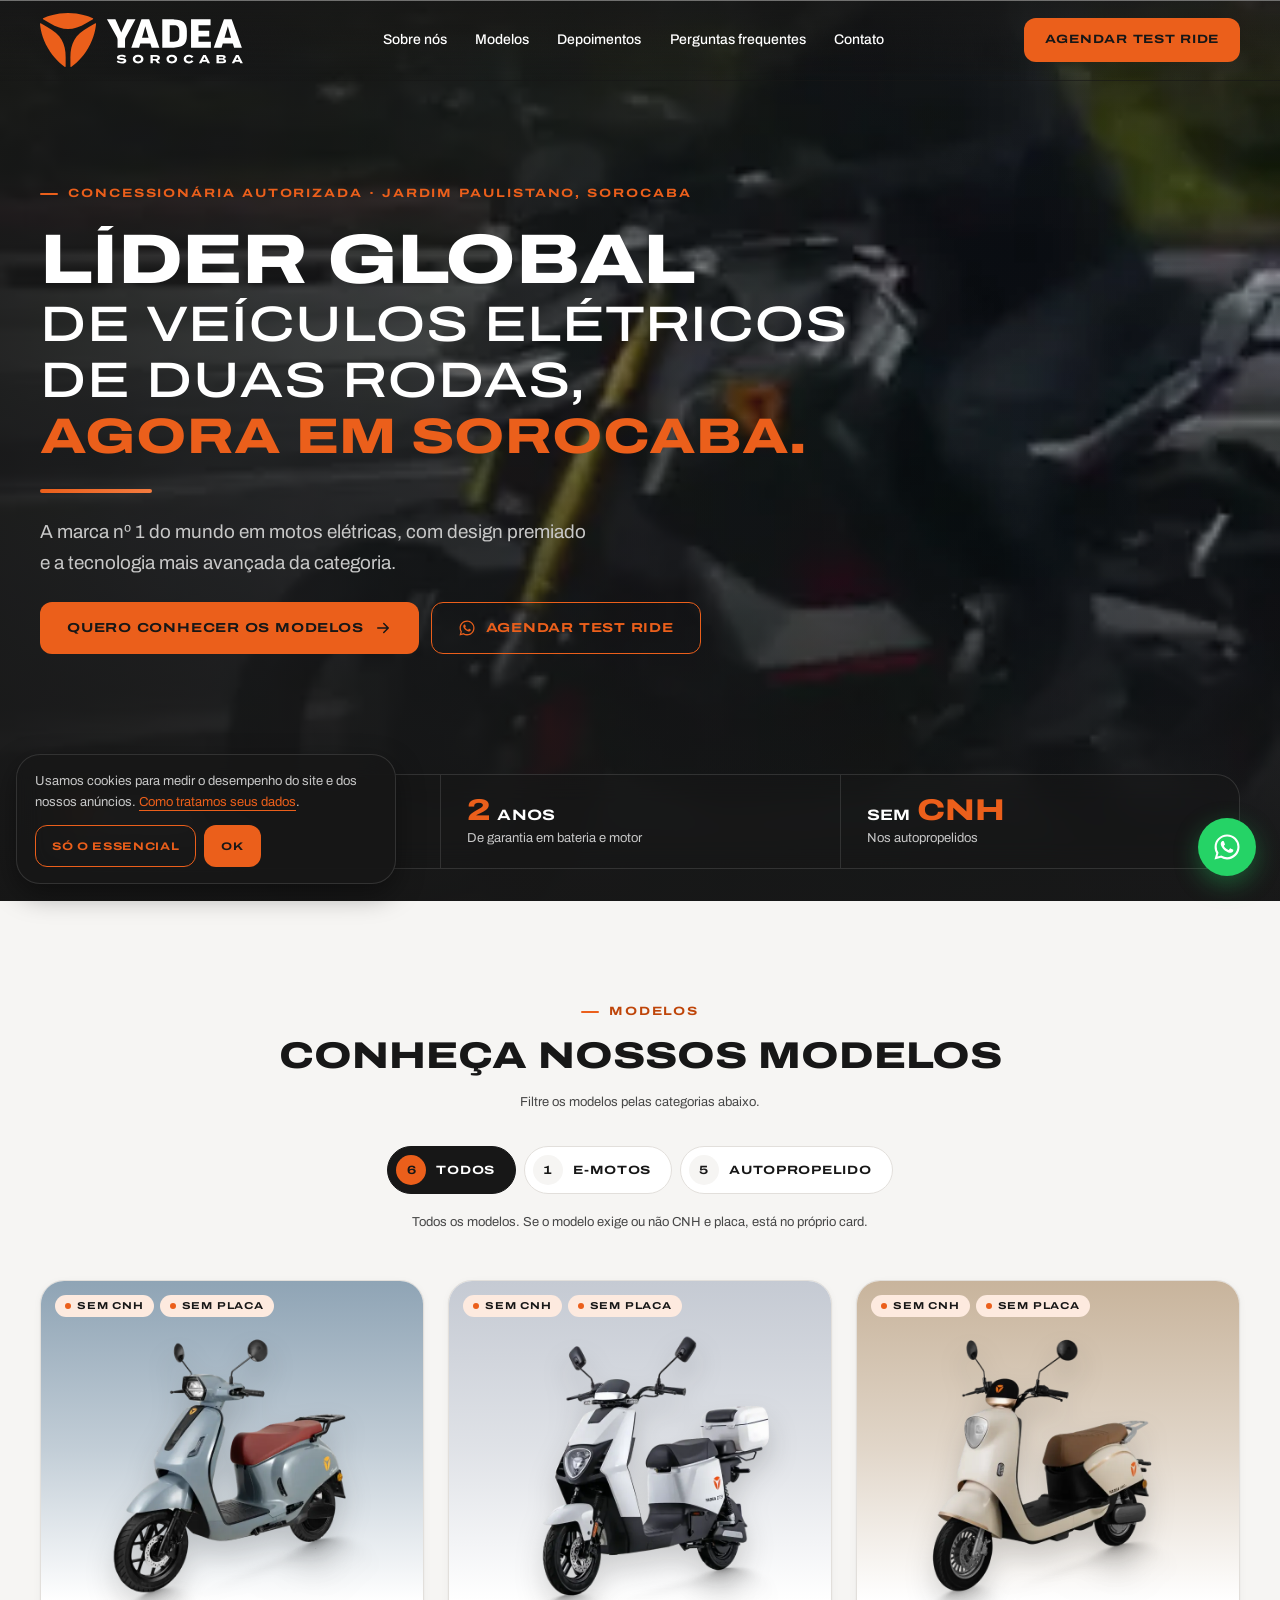
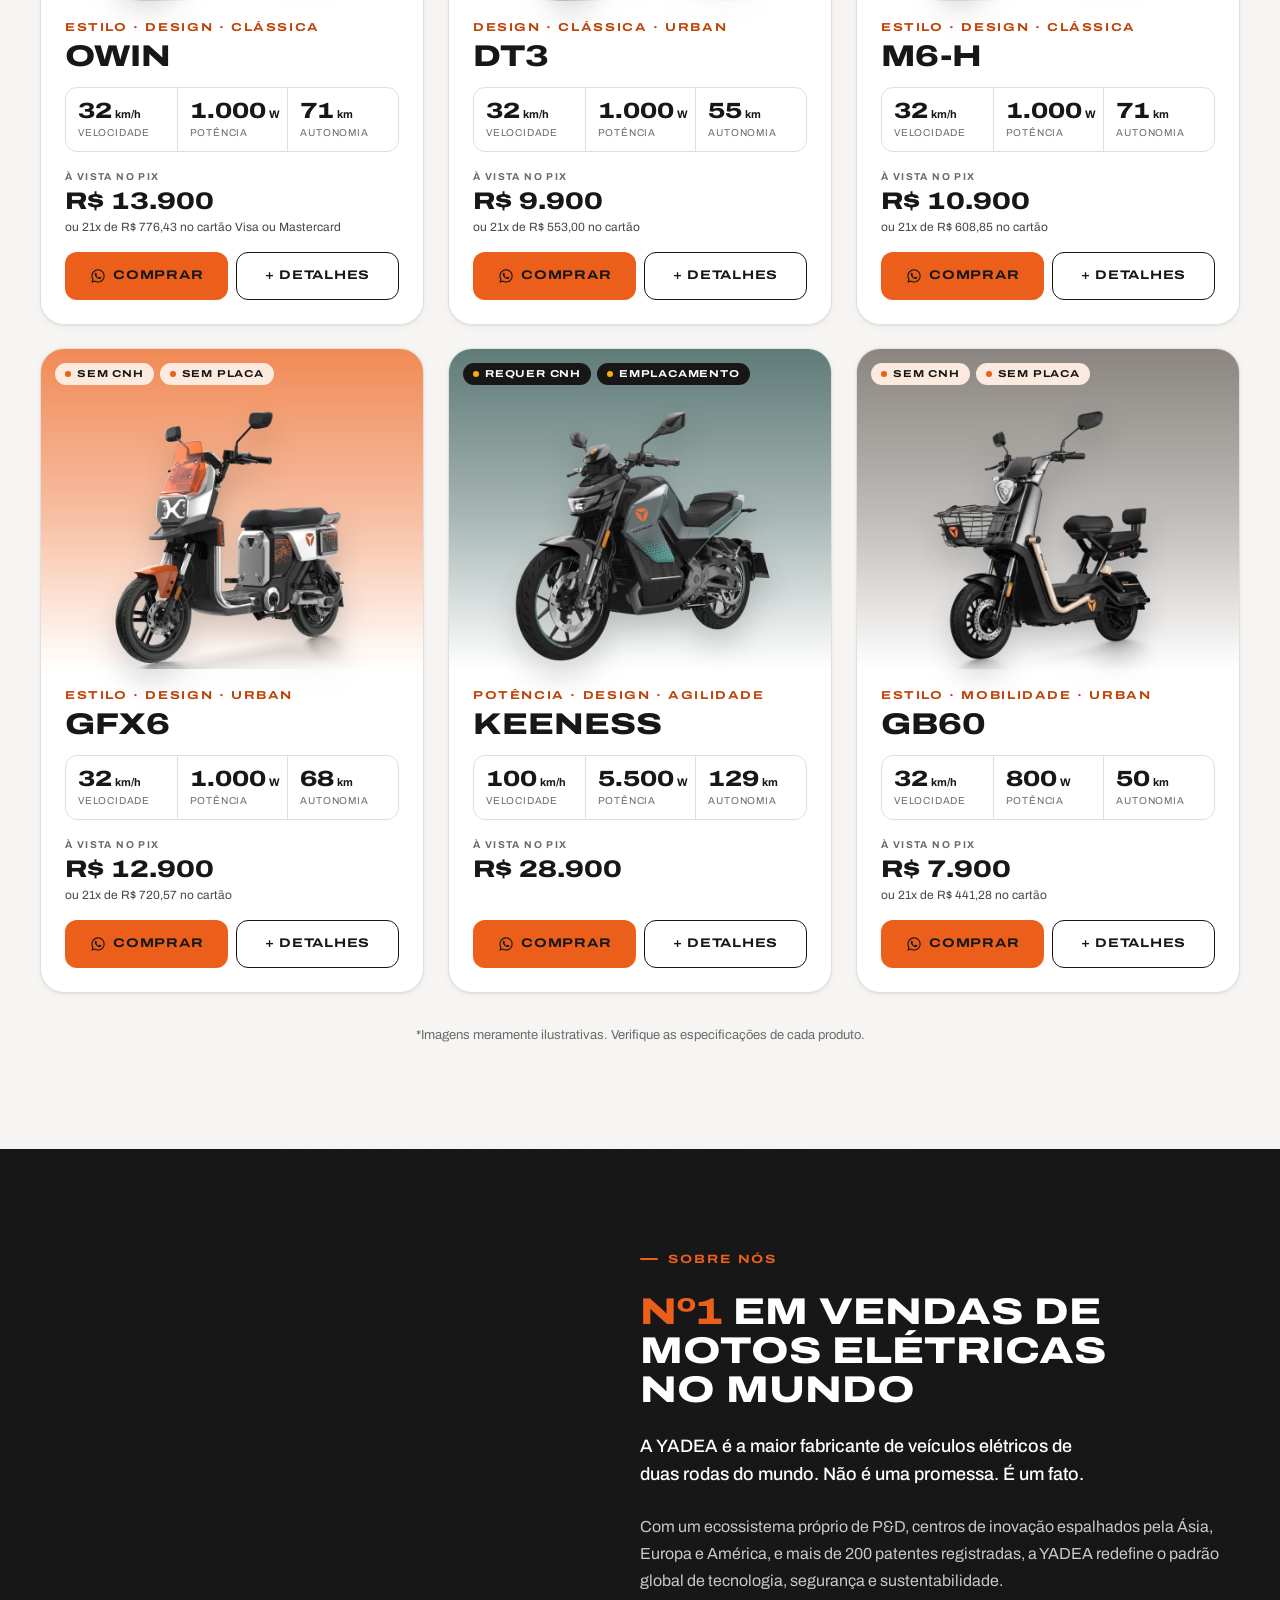
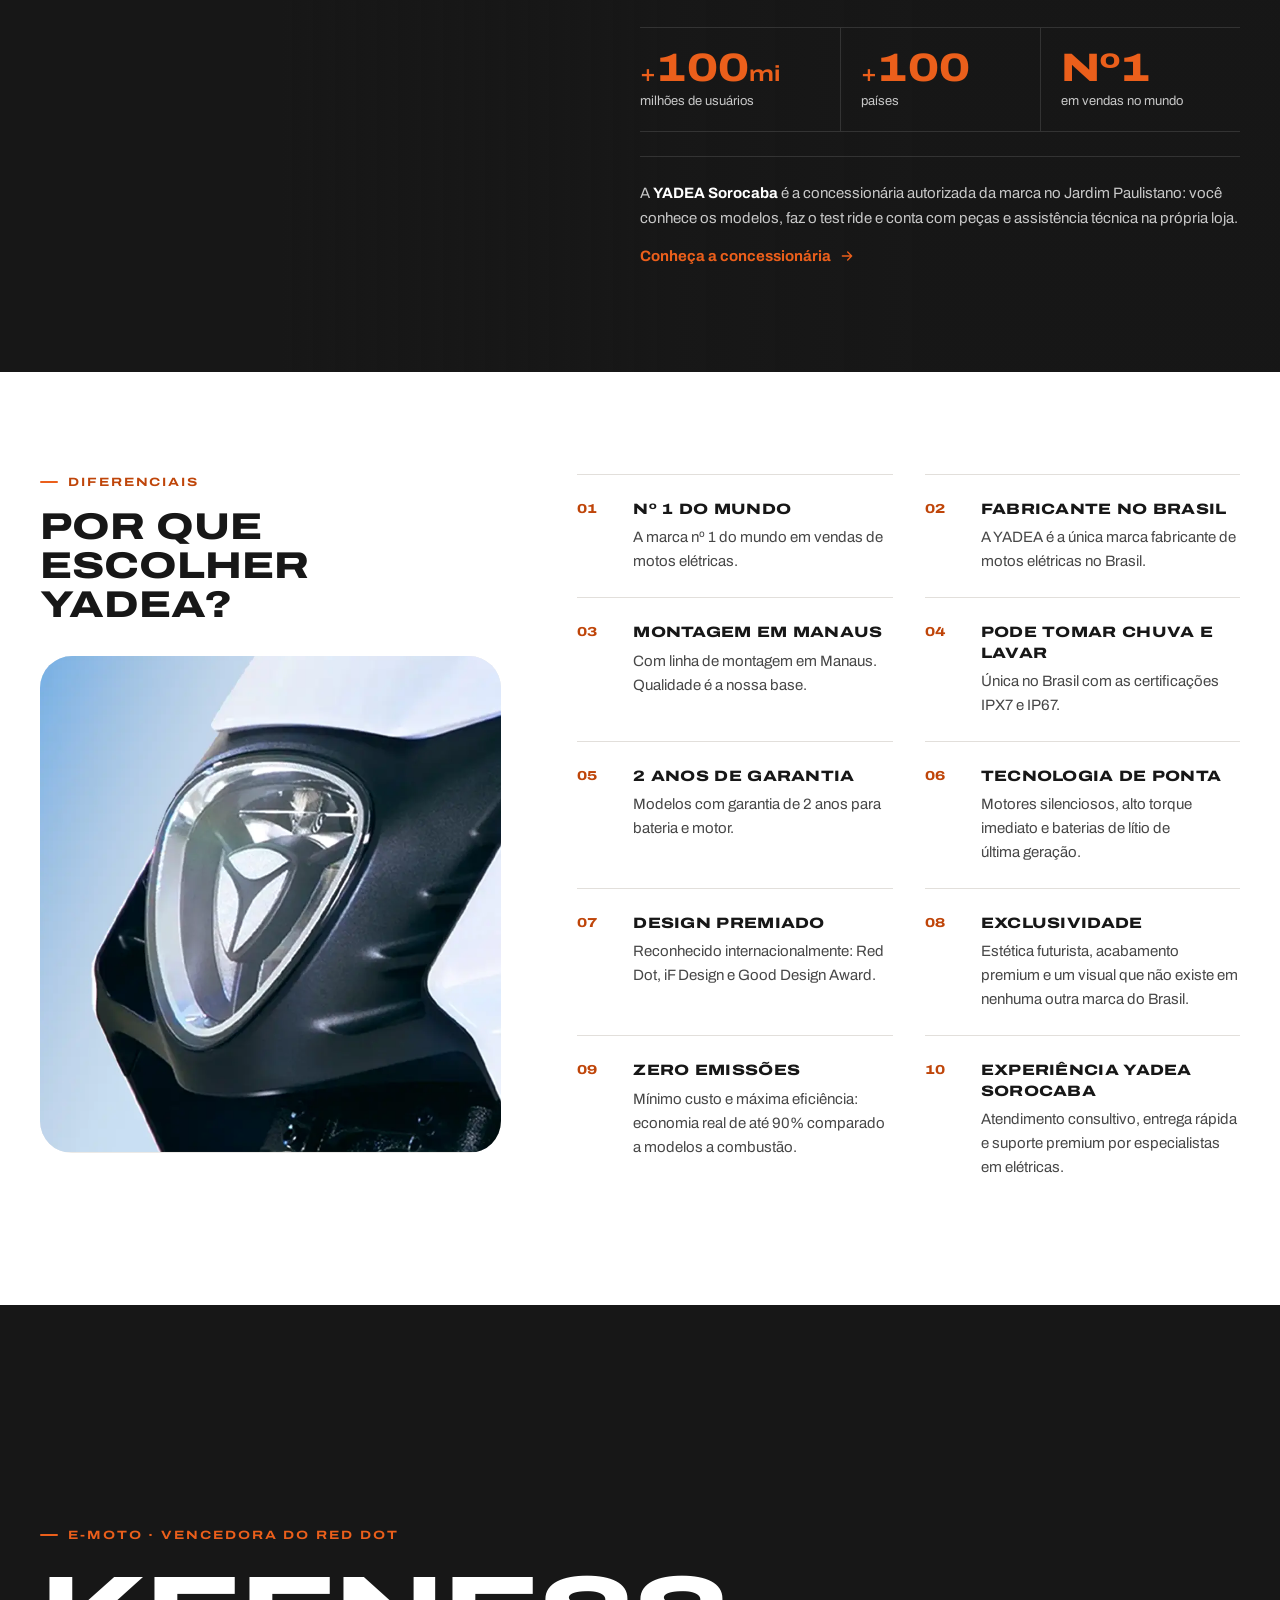
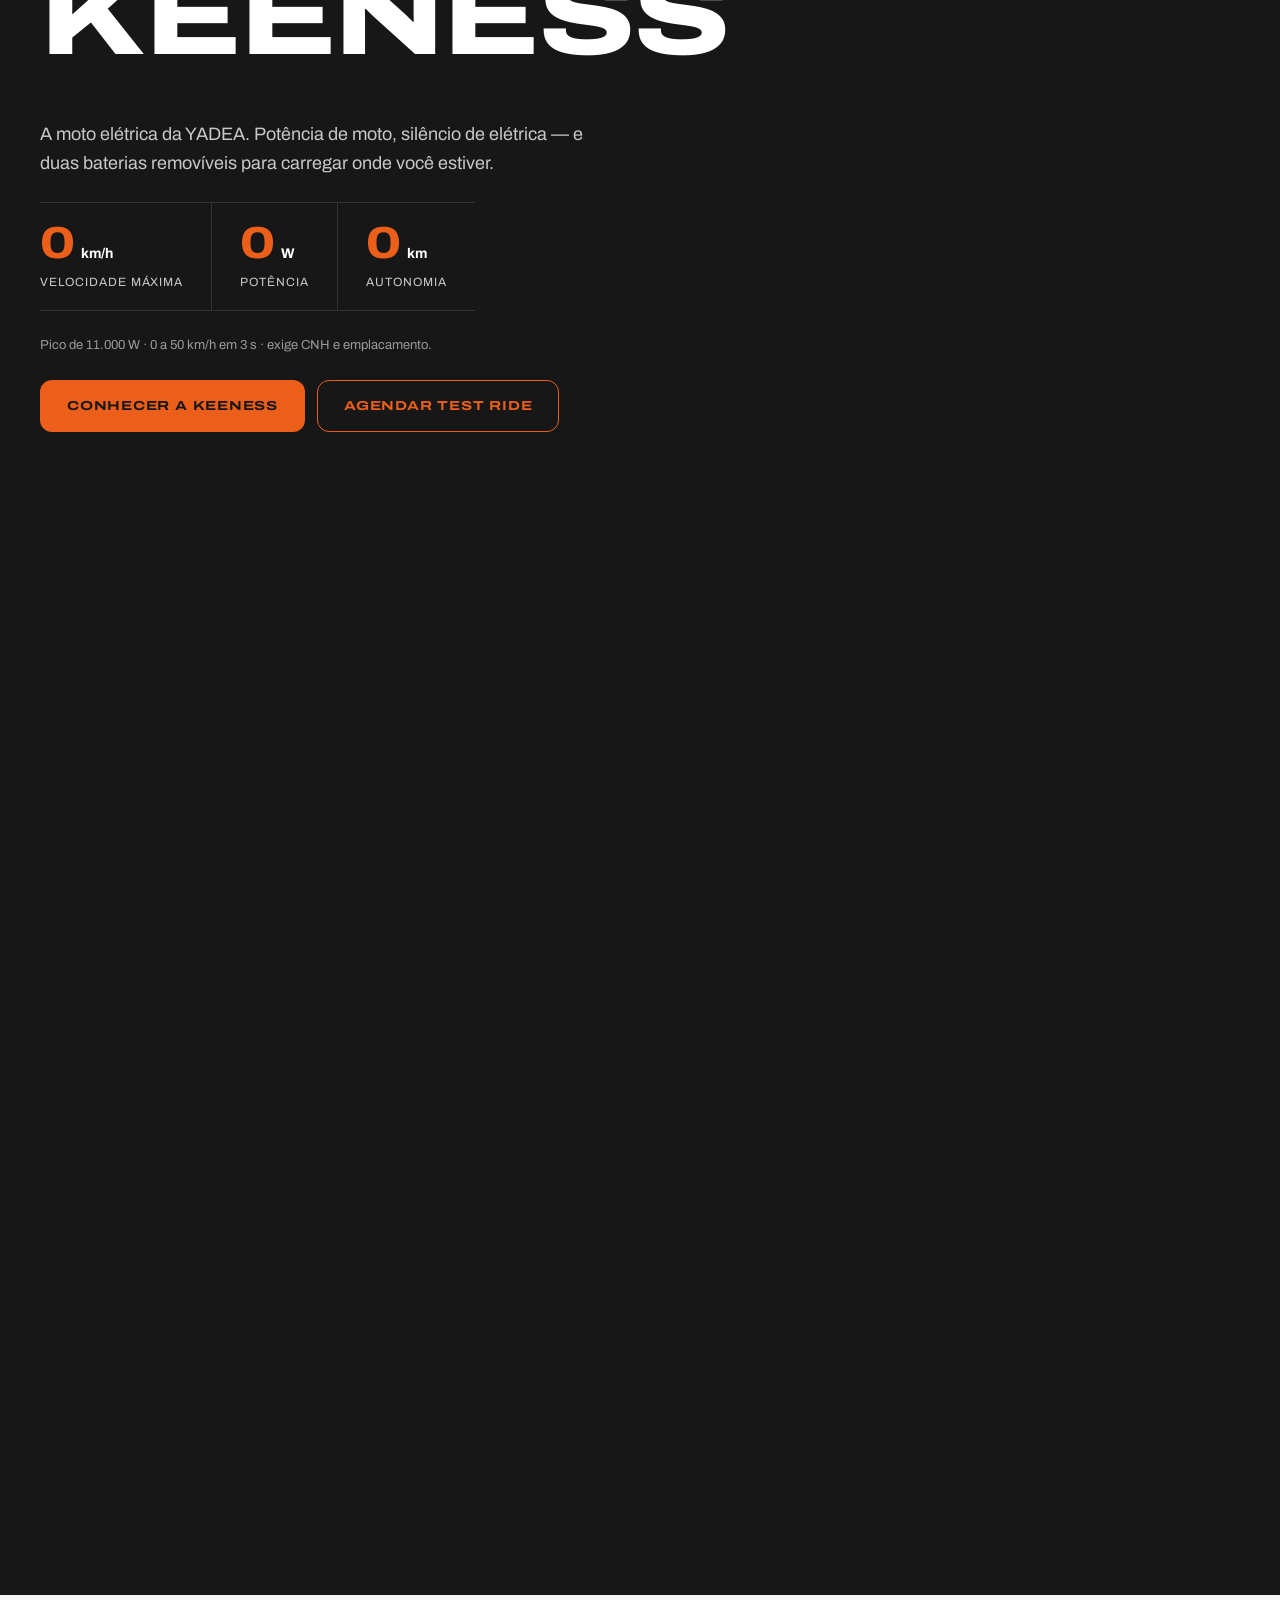
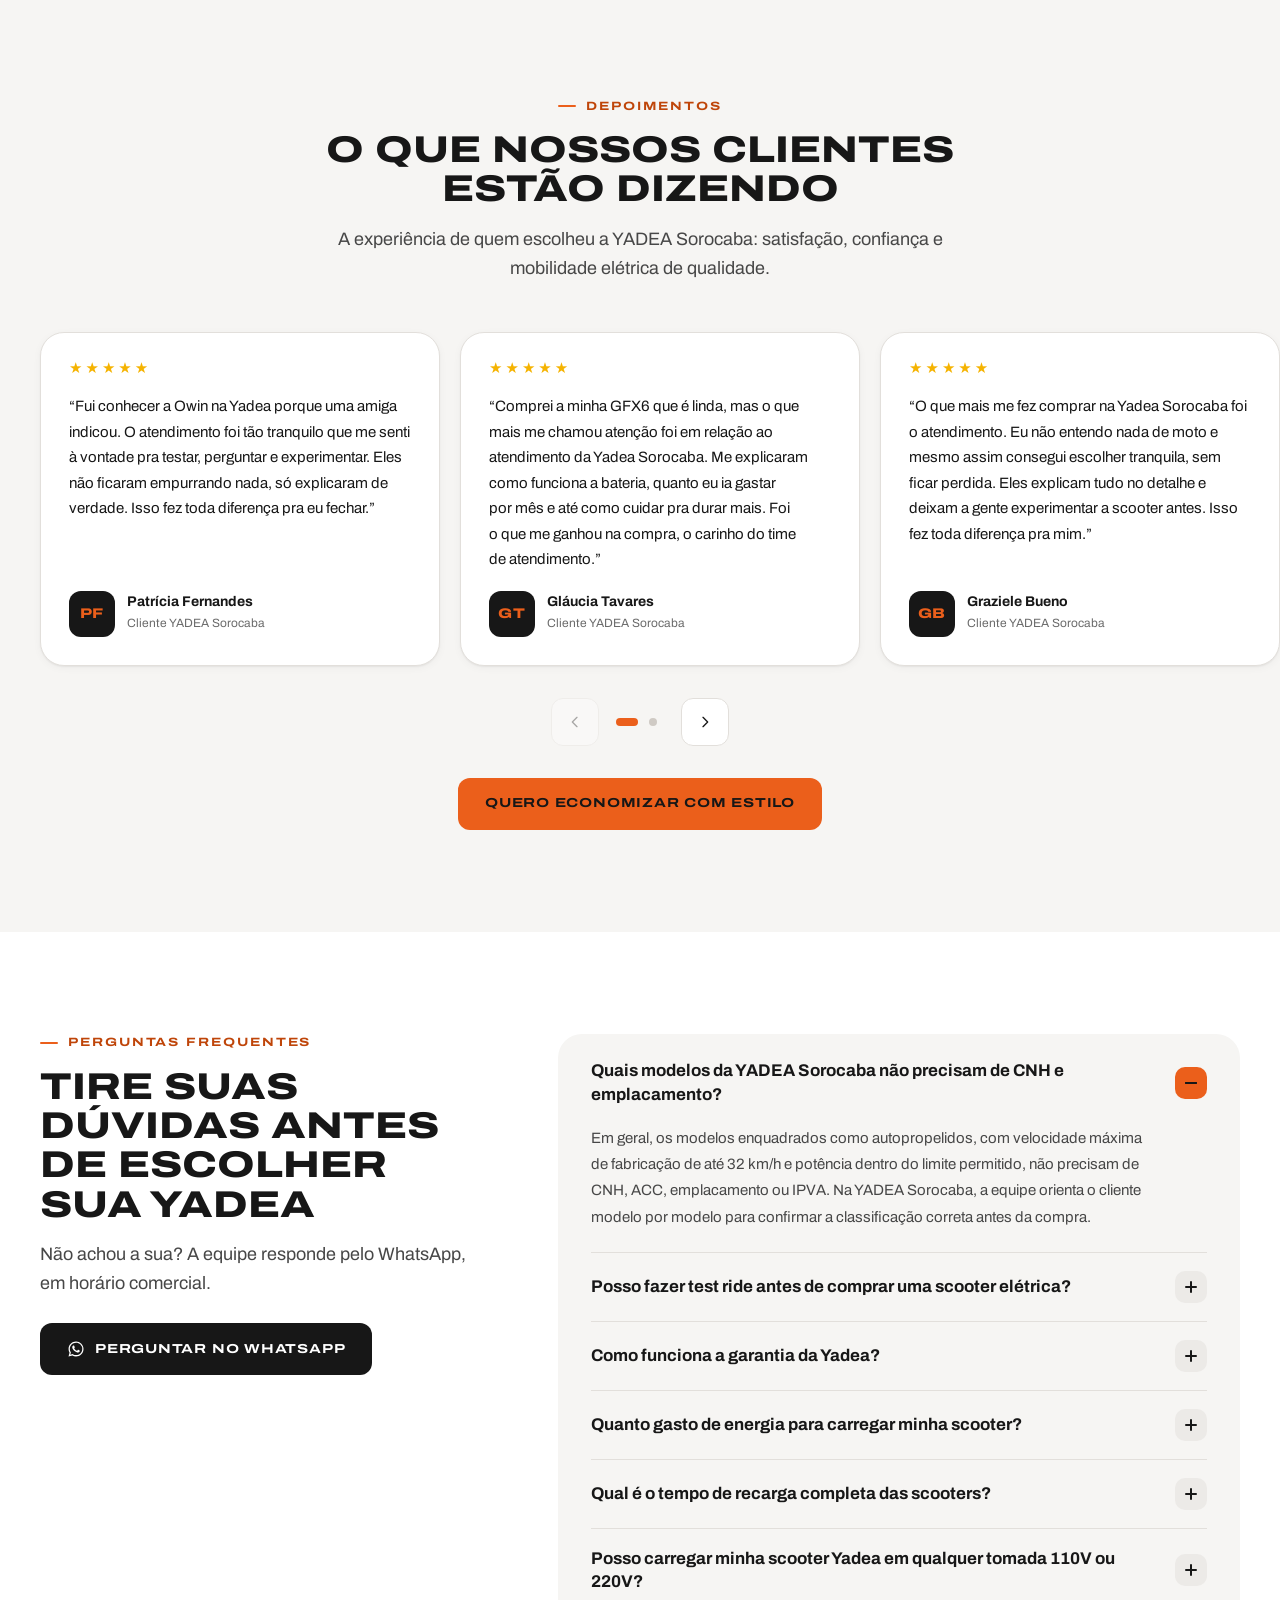
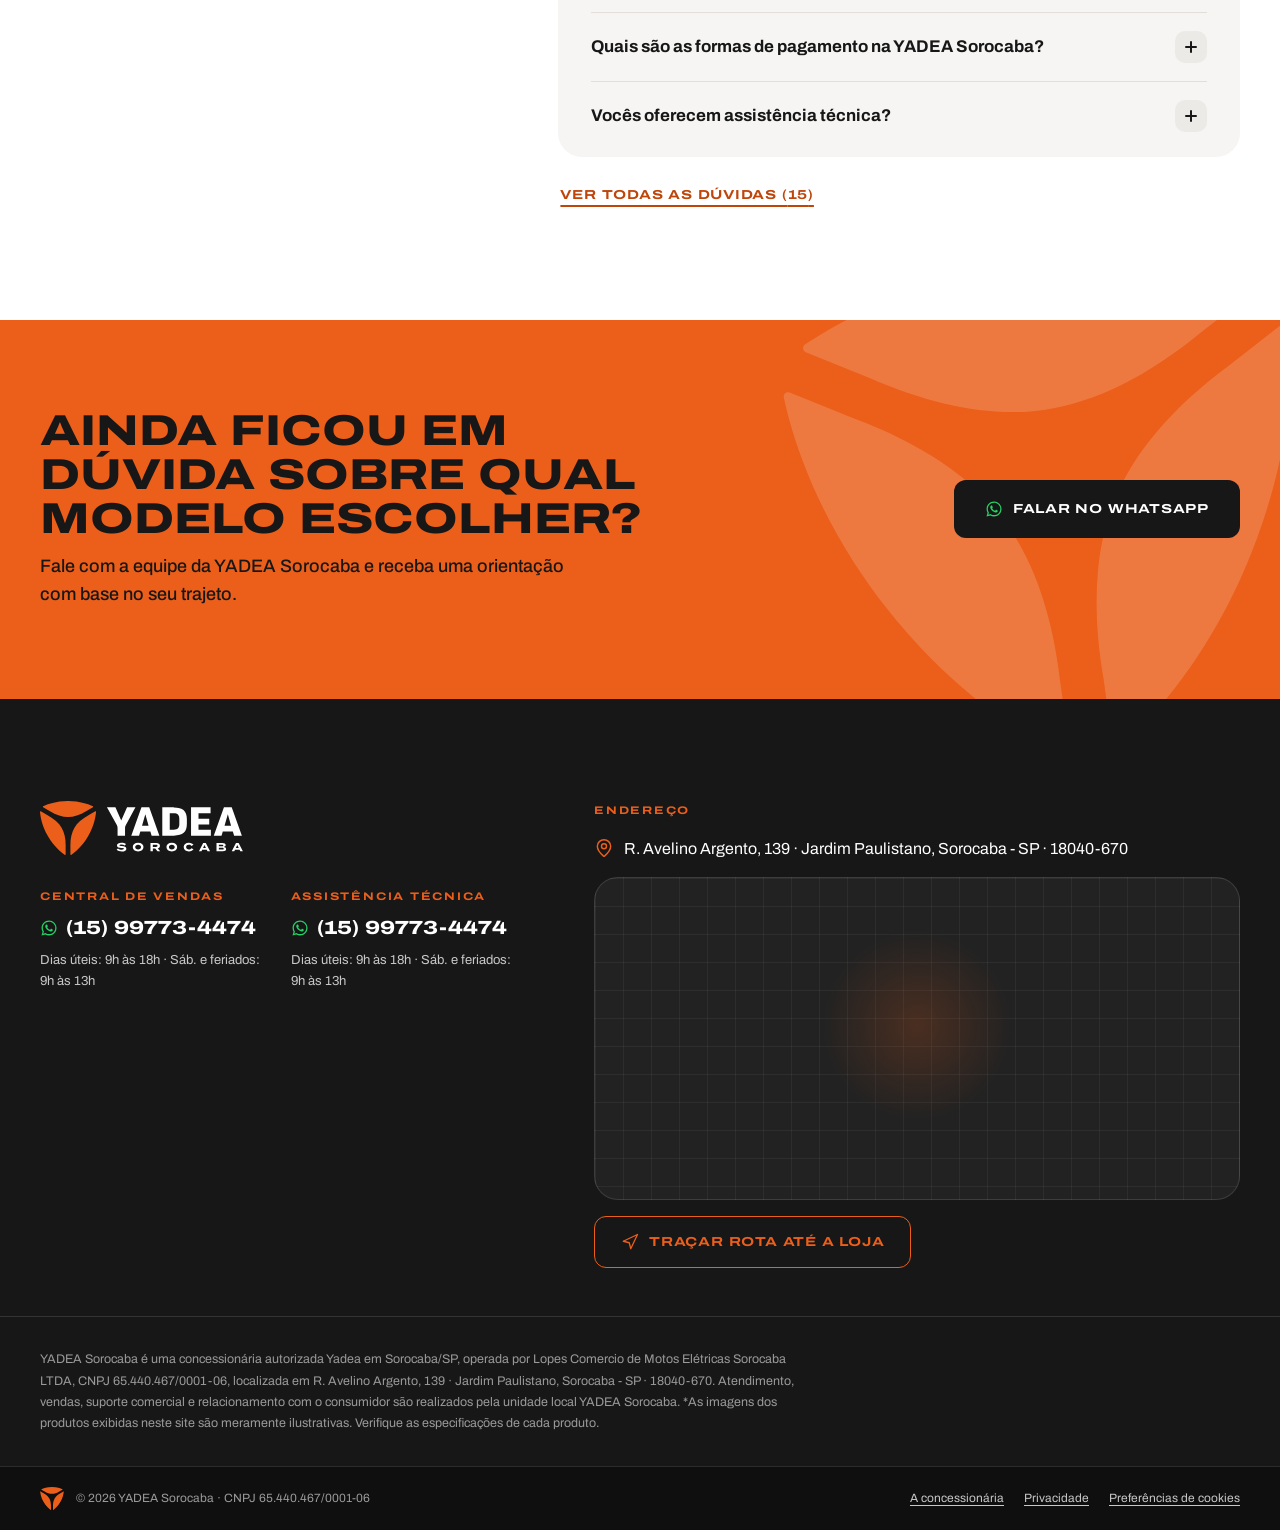
==== index.html @ 91c27c04 "prévia: site da YADEA Sorocaba para aprovação da loja (gerado de yadea-sorocaba c6313c0) Co-Authored" ====
<!DOCTYPE html>
<html lang="pt-BR" data-ga4="" data-meta-pixel="" data-sem-servidor="1">
<head>
<meta charset="utf-8">
<meta name="viewport" content="width=device-width, initial-scale=1, viewport-fit=cover">
<title>YADEA Sorocaba | Moto e Scooter Elétrica em Sorocaba</title>
<meta name="description" content="Concessionária autorizada YADEA no Jardim Paulistano, em Sorocaba: scooters elétricas sem CNH, a moto elétrica Keeness, test ride, assistência técnica e WhatsApp.">
<meta name="robots" content="noindex, nofollow">
<meta name="theme-color" content="#171717">
<link rel="canonical" href="https://yadeasorocaba.com.br/">

<meta property="og:type" content="website">
<meta property="og:locale" content="pt_BR">
<meta property="og:site_name" content="YADEA Sorocaba">
<meta property="og:title" content="YADEA Sorocaba · Líder global em veículos elétricos de duas rodas, agora em Sorocaba">
<meta property="og:description" content="A marca nº 1 do mundo em motos elétricas. Scooters sem CNH, a moto elétrica Keeness e test ride na concessionária do Jardim Paulistano.">
<meta property="og:image" content="https://yadeasorocaba.com.br/assets/img/social/yadea-sorocaba-compartilhamento.jpg">
<meta property="og:image:type" content="image/jpeg">
<meta property="og:image:width" content="1200">
<meta property="og:image:height" content="630">
<meta property="og:image:alt" content="Scooter elétrica YADEA e a assinatura YADEA Sorocaba sobre fundo grafite">
<meta name="twitter:card" content="summary_large_image">

<link rel="icon" href="favicon.ico" sizes="48x48">
<link rel="icon" href="assets/img/brand/icone-app-laranja.svg" type="image/svg+xml">
<link rel="apple-touch-icon" href="assets/img/brand/apple-touch-icon.png">

<template id="campanha-recursos">
<link rel="preload" as="image" href="assets/img/campanha/black-november-palco.webp" fetchpriority="high">
<link rel="preload" as="font" type="font/woff2" href="assets/fonts/barlow-condensed-900i-latin.woff2" crossorigin>
<link rel="preload" as="font" type="font/woff2" href="assets/fonts/dm-sans-latin-var.woff2" crossorigin>
<link rel="preload" as="image" href="assets/img/campanha/black-november-owin.webp" crossorigin>
<link rel="preload" as="image" href="assets/img/campanha/black-november-dt3.webp" crossorigin>
</template>
<script>
  (function (h) {
    if (!(Date.now() <= Date.parse('2026-11-30T23:59:59.999-03:00'))) return;
    h.classList.add('em-campanha');
    var t = document.getElementById('campanha-recursos');
    if (t && t.content) document.head.appendChild(t.content.cloneNode(true));
    if (window.matchMedia && matchMedia('(prefers-reduced-motion: reduce)').matches) return;
    h.classList.add('ybn-armado');
  })(document.documentElement);
</script>

<link rel="preload" href="assets/fonts/archivo-latin-var.woff2" as="font" type="font/woff2" crossorigin>
<link rel="stylesheet" href="assets/css/yadea.css?v=1.0.11">
<link rel="stylesheet" href="assets/css/campanha.css?v=1.0.11">

<link rel="preload" as="image" href="assets/img/hero/hero-poster.webp" media="(min-width: 761px)" fetchpriority="high">
<link rel="preload" as="image" href="assets/img/hero/hero-poster-vertical.webp" media="(max-width: 760px)" fetchpriority="high">

<script>
  (function (h) {
    h.classList.add('js');
    setTimeout(function () { if (!h.classList.contains('motion-ok')) h.classList.add('sem-anima'); }, 3500);
  })(document.documentElement);
</script>

<script src="assets/js/consent.js?v=1.0.11"></script>


<script>
  (function () {
    var id = document.documentElement.dataset.ga4;
    if (!id) return;
    var s = document.createElement('script');
    s.async = true;
    s.src = 'https://www.googletagmanager.com/gtag/js?id=' + id;
    document.head.appendChild(s);
    gtag('js', new Date());
    gtag('config', id, { send_page_view: false });
  })();
</script>

<script type="application/ld+json">{"@context":"https://schema.org","@type":"MotorcycleDealer","@id":"https://yadeasorocaba.com.br/#loja","name":"YADEA Sorocaba","legalName":"Lopes Comercio de Motos Elétricas Sorocaba LTDA","taxID":"65.440.467/0001-06","description":"Concessionária autorizada YADEA no Jardim Paulistano, em Sorocaba: scooters elétricas sem CNH, a moto elétrica Keeness, test ride, assistência técnica e WhatsApp.","url":"https://yadeasorocaba.com.br/","image":"https://yadeasorocaba.com.br/assets/img/social/yadea-sorocaba-compartilhamento.jpg","logo":"https://yadeasorocaba.com.br/assets/img/brand/logo-sorocaba-positivo.svg","telephone":"+55 15 99773-4474","brand":{"@type":"Brand","name":"YADEA"},"areaServed":{"@type":"City","name":"Sorocaba"},"address":{"@type":"PostalAddress","streetAddress":"R. Avelino Argento, 139","addressLocality":"Sorocaba","addressRegion":"SP","postalCode":"18040-670","addressCountry":"BR"},"hasMap":"https://www.google.com/maps/search/?api=1&query=YADEA%20Sorocaba%2C%20R.%20Avelino%20Argento%2C%20139%2C%20Jardim%20Paulistano%2C%20Sorocaba%20-%20SP%2C%2018040-670","openingHoursSpecification":[{"@type":"OpeningHoursSpecification","dayOfWeek":["Monday","Tuesday","Wednesday","Thursday","Friday"],"opens":"09:00","closes":"18:00"},{"@type":"OpeningHoursSpecification","dayOfWeek":["Saturday"],"opens":"09:00","closes":"13:00"}],"contactPoint":[{"@type":"ContactPoint","telephone":"+5515997734474","contactType":"sales","areaServed":"BR","availableLanguage":"Portuguese"},{"@type":"ContactPoint","telephone":"+5515997734474","contactType":"technical support","areaServed":"BR","availableLanguage":"Portuguese"}]}</script>
<script type="application/ld+json">{"@context":"https://schema.org","@type":"WebSite","@id":"https://yadeasorocaba.com.br/#site","name":"YADEA Sorocaba","alternateName":"YADEA Sorocaba","url":"https://yadeasorocaba.com.br/","inLanguage":"pt-BR","publisher":{"@id":"https://yadeasorocaba.com.br/#loja"}}</script>
<script type="application/ld+json">{"@context":"https://schema.org","@type":"FAQPage","mainEntity":[{"@type":"Question","name":"Quais modelos da YADEA Sorocaba não precisam de CNH e emplacamento?","acceptedAnswer":{"@type":"Answer","text":"Em geral, os modelos enquadrados como autopropelidos, com velocidade máxima de fabricação de até 32 km/h e potência dentro do limite permitido, não precisam de CNH, ACC, emplacamento ou IPVA. Na YADEA Sorocaba, a equipe orienta o cliente modelo por modelo para confirmar a classificação correta antes da compra."}},{"@type":"Question","name":"Posso fazer test ride antes de comprar uma scooter elétrica?","acceptedAnswer":{"@type":"Answer","text":"Sim. O test ride é uma das melhores formas de escolher o modelo certo, principalmente para quem nunca usou uma scooter elétrica. Durante o teste, você consegue avaliar conforto, altura do banco, aceleração, estabilidade, frenagem, peso, ergonomia e sensação de segurança no uso real."}},{"@type":"Question","name":"Como funciona a garantia da Yadea?","acceptedAnswer":{"@type":"Answer","text":"A Yadea oferece uma garantia completa para a sua tranquilidade: são 2 anos de garantia para a bateria, 2 anos de garantia para o motor e 1 ano de garantia para os componentes elétricos."}},{"@type":"Question","name":"Quanto gasto de energia para carregar minha scooter?","acceptedAnswer":{"@type":"Answer","text":"O custo médio de uma recarga completa fica entre R$ 0,80 e R$ 2,00, dependendo do modelo e da tarifa de energia da sua região. É muito mais econômico do que gasolina."}},{"@type":"Question","name":"Qual é o tempo de recarga completa das scooters?","acceptedAnswer":{"@type":"Answer","text":"Depende do modelo, mas em média: autopropelidos, de 5 a 6 horas; scooters de maior potência, de 6 a 8 horas."}},{"@type":"Question","name":"Posso carregar minha scooter Yadea em qualquer tomada 110V ou 220V?","acceptedAnswer":{"@type":"Answer","text":"Sim. Os carregadores da Yadea são bivolt automáticos, compatíveis com 110V e 220V."}},{"@type":"Question","name":"Quais são as formas de pagamento na YADEA Sorocaba?","acceptedAnswer":{"@type":"Answer","text":"Oferecemos Pix, cartão de crédito (parcelamento sem juros em algumas opções), financiamento, carteira digital e consórcio (para modelos que exigem documentação)."}},{"@type":"Question","name":"Vocês oferecem assistência técnica?","acceptedAnswer":{"@type":"Answer","text":"Sim! A YADEA Sorocaba conta com assistência técnica autorizada na própria loja, com equipe especializada e treinada pela marca para realizar manutenção e suporte em scooters elétricas Yadea, garantindo segurança, qualidade e tranquilidade no pós-venda."}},{"@type":"Question","name":"Como escolher entre GB60, M6-H, Owin, DT3, GFX6 e Keeness?","acceptedAnswer":{"@type":"Answer","text":"Se sua prioridade é praticidade urbana, economia e deslocamento diário, modelos como GB60, M6-H, Owin, DT3 e GFX6 podem ser boas opções dentro da proposta de mobilidade elétrica urbana. Se você busca mais performance, maior velocidade e uma experiência mais próxima de uma moto elétrica robusta, a Keeness pode fazer mais sentido. A melhor escolha é comparar autonomia, potência, conforto, necessidade de documentação e tipo de trajeto."}},{"@type":"Question","name":"A Yadea possui modelos homologados no Brasil?","acceptedAnswer":{"@type":"Answer","text":"Sim. Os modelos que ultrapassam os limites de autopropelidos passam por homologação completa no Inmetro e Denatran, atendendo às normas nacionais de segurança. O cliente recebe o documento necessário para realizar o primeiro emplacamento."}},{"@type":"Question","name":"Scooter elétrica aguenta subida em Sorocaba?","acceptedAnswer":{"@type":"Answer","text":"Sim, mas o desempenho em subida depende da potência do motor, do peso do condutor, da inclinação da via e da carga da bateria. Para regiões com ladeiras ou trajetos mais exigentes, é recomendável escolher um modelo com mais torque e testar a scooter em um test ride antes de fechar a compra."}},{"@type":"Question","name":"As scooters Yadea são resistentes à chuva?","acceptedAnswer":{"@type":"Answer","text":"Sim. Os modelos possuem proteção IP (varia por modelo), permitindo uso em chuva leve. Recomenda-se evitar alagamentos ou chuva extrema."}},{"@type":"Question","name":"A bateria de lítio da scooter elétrica é removível?","acceptedAnswer":{"@type":"Answer","text":"Alguns modelos contam com bateria removível, o que facilita a recarga em casa, no apartamento ou no trabalho. Isso é especialmente útil para quem não tem tomada na garagem. Antes de escolher o modelo, confirme com a YADEA Sorocaba se a versão desejada possui bateria removível e qual é o procedimento correto de retirada, transporte e carregamento."}},{"@type":"Question","name":"Scooter elétrica pode andar na rua, ciclovia ou calçada?","acceptedAnswer":{"@type":"Answer","text":"A circulação depende do tipo de veículo e das regras locais da via. Bicicletas elétricas e autopropelidos costumam seguir regras semelhantes às das bicicletas, respeitando ciclovias, ciclofaixas e limites de velocidade. Em áreas de pedestres, a circulação só deve ocorrer quando permitida pelo órgão responsável e em baixa velocidade. Ciclomotores, por outro lado, não devem circular em calçadas ou ciclovias."}},{"@type":"Question","name":"Onde comprar scooter elétrica Yadea em Sorocaba?","acceptedAnswer":{"@type":"Answer","text":"A YADEA Sorocaba atende na R. Avelino Argento, 139, Jardim Paulistano, em Sorocaba/SP. Na unidade, você pode conhecer os modelos, tirar dúvidas sobre legislação, autonomia e manutenção, além de agendar um test ride para experimentar a scooter antes de comprar."}}]}</script>
<script type="application/ld+json">{"@context":"https://schema.org","@type":"ItemList","name":"Modelos YADEA Sorocaba","itemListElement":[{"@type":"ListItem","position":1,"url":"https://yadeasorocaba.com.br/modelos-de-motos/owin/","name":"YADEA Owin"},{"@type":"ListItem","position":2,"url":"https://yadeasorocaba.com.br/modelos-de-motos/dt3/","name":"YADEA DT3"},{"@type":"ListItem","position":3,"url":"https://yadeasorocaba.com.br/modelos-de-motos/m6-h/","name":"YADEA M6-H"},{"@type":"ListItem","position":4,"url":"https://yadeasorocaba.com.br/modelos-de-motos/gfx6/","name":"YADEA GFX6"},{"@type":"ListItem","position":5,"url":"https://yadeasorocaba.com.br/modelos-de-motos/keeness/","name":"YADEA Keeness"},{"@type":"ListItem","position":6,"url":"https://yadeasorocaba.com.br/modelos-de-motos/gb60/","name":"YADEA GB60"}]}</script>
</head>
<body>

<a class="u-skip" href="#conteudo">Pular para o conteúdo</a>

<svg width="0" height="0" aria-hidden="true" focusable="false" style="position:absolute">
  <symbol id="i-whats" viewBox="0 0 24 24" fill="currentColor">
    <path d="M12.04 2c-5.5 0-9.97 4.47-9.97 9.97 0 1.76.46 3.48 1.34 5L2 22l5.16-1.35a9.93 9.93 0 0 0 4.88 1.25h.01c5.5 0 9.97-4.47 9.97-9.97 0-2.66-1.04-5.17-2.92-7.05A9.9 9.9 0 0 0 12.04 2Zm0 18.15h-.01a8.27 8.27 0 0 1-4.21-1.15l-.3-.18-3.13.82.84-3.05-.2-.31a8.24 8.24 0 0 1-1.26-4.41c0-4.57 3.72-8.29 8.29-8.29 2.21 0 4.29.86 5.86 2.43a8.24 8.24 0 0 1 2.43 5.87c0 4.57-3.72 8.27-8.31 8.27Zm4.55-6.2c-.25-.13-1.47-.73-1.7-.81-.23-.08-.4-.13-.56.13-.17.25-.64.81-.79.98-.14.17-.29.19-.54.06-.25-.12-1.05-.39-2-1.23-.74-.66-1.24-1.47-1.38-1.72-.15-.25-.02-.39.11-.51.11-.11.25-.29.37-.44.13-.14.17-.25.25-.41.09-.17.04-.31-.02-.44-.06-.12-.56-1.35-.77-1.85-.2-.48-.41-.42-.56-.43h-.48c-.17 0-.44.06-.66.31-.23.25-.87.85-.87 2.08s.89 2.41 1.02 2.58c.12.17 1.75 2.67 4.24 3.75.59.25 1.05.4 1.41.52.59.19 1.13.16 1.56.1.47-.07 1.47-.6 1.68-1.18.2-.58.2-1.07.15-1.18-.06-.1-.23-.17-.48-.29Z"/>
  </symbol>
  <symbol id="i-seta" viewBox="0 0 24 24" fill="none" stroke="currentColor" stroke-width="2" stroke-linecap="round" stroke-linejoin="round"><path d="m9 5 7 7-7 7"/></symbol>
  <symbol id="i-flecha" viewBox="0 0 24 24" fill="none" stroke="currentColor" stroke-width="2" stroke-linecap="round" stroke-linejoin="round"><path d="M5 12h14M13 6l6 6-6 6"/></symbol>
  <symbol id="i-x" viewBox="0 0 24 24" fill="none" stroke="currentColor" stroke-width="2" stroke-linecap="round" stroke-linejoin="round"><path d="M18 6 6 18M6 6l12 12"/></symbol>
  <symbol id="i-pino" viewBox="0 0 24 24" fill="none" stroke="currentColor" stroke-width="1.75" stroke-linecap="round" stroke-linejoin="round"><path d="M20 10c0 4.99-5.54 10.19-7.4 11.8a1 1 0 0 1-1.2 0C9.54 20.19 4 14.99 4 10a8 8 0 0 1 16 0"/><circle cx="12" cy="10" r="3"/></symbol>
  <symbol id="i-rota" viewBox="0 0 24 24" fill="none" stroke="currentColor" stroke-width="1.75" stroke-linecap="round" stroke-linejoin="round"><path d="M3 11 22 2l-9 19-2-8-8-2z"/></symbol>
  <symbol id="i-relogio" viewBox="0 0 24 24" fill="none" stroke="currentColor" stroke-width="1.75" stroke-linecap="round" stroke-linejoin="round"><circle cx="12" cy="12" r="9"/><path d="M12 7v5l3 2"/></symbol>
  <symbol id="i-chave" viewBox="0 0 24 24" fill="none" stroke="currentColor" stroke-width="1.75" stroke-linecap="round" stroke-linejoin="round"><path d="M14.7 6.3a1 1 0 0 0 0 1.4l1.6 1.6a1 1 0 0 0 1.4 0l3.77-3.77a6 6 0 0 1-7.94 7.94l-6.91 6.91a2.12 2.12 0 0 1-3-3l6.91-6.91a6 6 0 0 1 7.94-7.94l-3.76 3.76z"/></symbol>
  <symbol id="i-check" viewBox="0 0 24 24" fill="none" stroke="currentColor" stroke-width="2.4" stroke-linecap="round" stroke-linejoin="round"><path d="M20 6 9 17l-5-5"/></symbol>
  <symbol id="i-alerta" viewBox="0 0 24 24" fill="none" stroke="currentColor" stroke-width="2.4" stroke-linecap="round" stroke-linejoin="round"><path d="M12 7v6M12 17h.01"/></symbol>
  <symbol id="i-escudo" viewBox="0 0 24 24" fill="none" stroke="currentColor" stroke-width="1.75" stroke-linecap="round" stroke-linejoin="round"><path d="M20 13c0 5-3.5 7.5-7.66 8.95a1 1 0 0 1-.67-.01C7.5 20.5 4 18 4 13V6a1 1 0 0 1 1-1c2 0 4.5-1.2 6.24-2.72a1.17 1.17 0 0 1 1.52 0C14.51 3.81 17 5 19 5a1 1 0 0 1 1 1z"/><path d="m9 12 2 2 4-4"/></symbol>
  <symbol id="i-instagram" viewBox="0 0 24 24" fill="none" stroke="currentColor" stroke-width="1.75" stroke-linecap="round" stroke-linejoin="round"><rect x="2.5" y="2.5" width="19" height="19" rx="5"/><path d="M16 11.37A4 4 0 1 1 12.63 8 4 4 0 0 1 16 11.37Z"/><path d="M17.5 6.5h.01"/></symbol>
</svg>

<header class="header" id="header">
  <div class="u-container header__barra">
    <a class="header__logo" href="#topo" aria-label="YADEA Sorocaba, ir para o início">
      <img src="assets/img/brand/logo-sorocaba-negativo.svg" alt="YADEA Sorocaba" width="203" height="54">
    </a>

    <nav class="header__nav" aria-label="Navegação principal">
      <a class="header__link" href="#sobre">Sobre nós</a>
      <a class="header__link" href="#modelos">Modelos</a>
      <a class="header__link" href="#depoimentos">Depoimentos</a>
      <a class="header__link" href="#perguntas">Perguntas frequentes</a>
      <a class="header__link" href="#contato">Contato</a>
    </nav>

    <div class="header__acoes">
      <a class="btn btn--primario btn--desktop" data-whats="testRideGeral" data-origem="header_testride" href="https://api.whatsapp.com/send?phone=5515997734474&amp;text=Ol%C3%A1!%20Vim%20pelo%20site%20e%20gostaria%20de%20agendar%20um%20test%20ride%20na%20YADEA%20Sorocaba." target="_blank" rel="noopener">Agendar test ride</a>
      <button class="header__toggle" type="button" id="menu-toggle" aria-expanded="false" aria-controls="menu">
        <span class="header__toggle-icone" aria-hidden="true"><span></span><span></span><span></span></span>
        <span class="header__toggle-rotulo" aria-hidden="true"><span>Menu</span><span>Fechar</span></span>
        <span class="u-visually-hidden">Abrir menu de navegação</span>
      </button>
    </div>
  </div>
</header>

<div class="menu" id="menu" aria-hidden="true">
  <div class="menu__cortina menu__cortina--1" aria-hidden="true"></div>
  <div class="menu__cortina menu__cortina--2" aria-hidden="true"></div>
  <nav class="menu__painel" aria-label="Navegação mobile" data-lenis-prevent>
    <ul class="menu__lista">
      <li class="menu__item-wrap"><a class="menu__item" href="#sobre"><span class="menu__numero">01</span>Sobre nós</a></li>
      <li class="menu__item-wrap"><a class="menu__item" href="#modelos"><span class="menu__numero">02</span>Modelos</a></li>
      <li class="menu__item-wrap"><a class="menu__item" href="#depoimentos"><span class="menu__numero">03</span>Depoimentos</a></li>
      <li class="menu__item-wrap"><a class="menu__item" href="#perguntas"><span class="menu__numero">04</span>Perguntas</a></li>
      <li class="menu__item-wrap"><a class="menu__item" href="#contato"><span class="menu__numero">05</span>Contato</a></li>
    </ul>
    <div class="menu__rodape">
      <div class="menu__contato">
        <strong data-config="whatsapp.numero">(15) 99773-4474</strong>
        <span data-horarios="vendas"></span>
      </div>
      <a class="btn btn--primario" data-whats="testRideGeral" data-origem="menu_testride" href="https://api.whatsapp.com/send?phone=5515997734474&amp;text=Ol%C3%A1!%20Vim%20pelo%20site%20e%20gostaria%20de%20agendar%20um%20test%20ride%20na%20YADEA%20Sorocaba." target="_blank" rel="noopener">Agendar test ride</a>
    </div>
  </nav>
</div>

<main id="conteudo">
  <span id="topo"></span>

    <section class="ybn" aria-labelledby="ybn-titulo">
    <svg width="0" height="0" aria-hidden="true" focusable="false" style="position:absolute">
      <defs>
        <radialGradient id="ybn-selo-fundo" cx="45%" cy="40%" r="75%">
          <stop offset="0" stop-color="#1a0703"/><stop offset=".5" stop-color="#2a0c04"/><stop offset=".78" stop-color="#551a06"/><stop offset=".93" stop-color="#8a2c0a"/><stop offset="1" stop-color="#c2470f"/>
        </radialGradient>
      </defs>
    </svg>

    <div class="ybn__fundo" aria-hidden="true"><div class="ybn__palco"></div></div>
    <div class="ybn__apagao" aria-hidden="true"></div>

    <div class="ybn__area">
      <div class="ybn__cena">
        <div class="ybn__p ybn__onze ybn__a" aria-hidden="true">11</div>

        <div class="ybn__p ybn__p--titulo">
          <div class="ybn__flash" aria-hidden="true"></div>
          <div class="ybn__flare" aria-hidden="true"></div>
          <div class="ybn__faiscas" aria-hidden="true"></div>
          <div class="ybn__a">
            <p class="ybn__eyebrow"><span>YADEA Sorocaba · <span class="ybn__prazo">Válido até <time datetime="2026-11-30">30/11</time></span></span></p>
            <h1 class="ybn__titulo" id="ybn-titulo"><span class="ybn__black">Black</span> <span class="ybn__november">November.</span></h1>
            <p class="ybn__sub">Seu próximo passo é elétrico. <strong>Até R$ 4.000 de desconto</strong> em quatro modelos, à vista no Pix.</p>
          </div>
        </div>

        <div class="ybn__p ybn__p--a">
          <div class="ybn__a ybn__moto">
            <div class="ybn__sombra" aria-hidden="true"></div>
            <img class="ybn__img" src="assets/img/campanha/black-november-owin.webp" alt="Scooter elétrica YADEA Owin cinza" width="1000" height="836" loading="lazy" decoding="async" crossorigin="anonymous">
            <span class="ybn__brilho ybn__brilho--moto" aria-hidden="true" style="-webkit-mask-image:url(assets/img/campanha/black-november-owin.webp);mask-image:url(assets/img/campanha/black-november-owin.webp)"></span>
          </div>
        </div>

        <div class="ybn__p ybn__p--b">
          <div class="ybn__a ybn__moto">
            <div class="ybn__sombra" aria-hidden="true"></div>
            <img class="ybn__img" src="assets/img/campanha/black-november-dt3.webp" alt="Scooter elétrica YADEA DT3 branca" width="1000" height="838" loading="lazy" decoding="async" crossorigin="anonymous">
            <span class="ybn__brilho ybn__brilho--moto" aria-hidden="true" style="-webkit-mask-image:url(assets/img/campanha/black-november-dt3.webp);mask-image:url(assets/img/campanha/black-november-dt3.webp)"></span>
          </div>
        </div>

        <div class="ybn__p ybn__p--selo-a">
          <div class="ybn__a">
            <div class="ybn-selo">
              <svg class="ybn-selo__placa" viewBox="0 0 1000 380" aria-hidden="true" focusable="false"><path d="M36 6H872Q900 6 900 34V70Q900 98 928 98H966Q994 98 994 126V346Q994 374 966 374H34Q6 374 6 346V34Q6 6 36 6Z" fill="url(#ybn-selo-fundo)" stroke="#ffb38a" stroke-width="9"/></svg>
              <p class="ybn-selo__texto"><span class="ybn-selo__topo">Owin com</span> <span class="ybn-selo__linha"><span class="ybn-selo__valor">R$ 4.000</span> <span class="ybn-selo__fim">off</span></span></p>
              <span class="ybn__brilho ybn__brilho--selo" aria-hidden="true"></span>
            </div>
          </div>
        </div>

        <div class="ybn__p ybn__p--selo-b">
          <div class="ybn__a">
            <div class="ybn-selo">
              <svg class="ybn-selo__placa" viewBox="0 0 1000 380" aria-hidden="true" focusable="false"><path d="M36 6H872Q900 6 900 34V70Q900 98 928 98H966Q994 98 994 126V346Q994 374 966 374H34Q6 374 6 346V34Q6 6 36 6Z" fill="url(#ybn-selo-fundo)" stroke="#ffb38a" stroke-width="9"/></svg>
              <p class="ybn-selo__texto"><span class="ybn-selo__topo">DT3 com</span> <span class="ybn-selo__linha"><span class="ybn-selo__valor">R$ 2.000</span> <span class="ybn-selo__fim">off</span></span></p>
              <span class="ybn__brilho ybn__brilho--selo" aria-hidden="true"></span>
            </div>
          </div>
        </div>

        <div class="ybn__p ybn__p--cta">
          <div class="ybn__a">
            <a class="ybn__cta" data-whats="black" data-origem="hero_black" href="https://api.whatsapp.com/send?phone=5515997734474&amp;text=Ol%C3%A1!%20Vim%20pelo%20site%20e%20quero%20aproveitar%20a%20Black%20November%20YADEA%20(Owin%20%2F%20DT3)." target="_blank" rel="noopener" aria-label="Quero minha YADEA na Black November: falar no WhatsApp da loja (abre em nova aba)">
              <span class="ybn__cta-corpo">
                <span class="ybn__cta-textos">
                  <span class="ybn__cta-titulo">Quero minha Yadea</span>
                  <span class="ybn__cta-sub">Falar no WhatsApp da loja</span>
                </span>
                <span class="ybn__cta-icone" aria-hidden="true"><svg viewBox="0 0 24 24" fill="none" stroke="currentColor" stroke-width="2.4" stroke-linecap="round" stroke-linejoin="round" focusable="false"><path d="M5 12h14m-6-6 6 6-6 6"/></svg></span>
                <span class="ybn__brilho ybn__brilho--cta" aria-hidden="true"></span>
              </span>
              <svg class="ybn__neon" viewBox="0 0 100 100" preserveAspectRatio="none" aria-hidden="true" focusable="false">
                <path class="ybn__neon-traco" pathLength="100" d="M0 0H96L100 6V100H0Z"/>
                <path class="ybn__neon-cometa" pathLength="100" d="M0 0H96L100 6V100H0Z"/>
              </svg>
            </a>
            <p class="ybn__outros">Também em oferta: <span>M6-H e GB60 com até R$ 1.000 off</span></p>
          </div>
        </div>
      </div>
    </div>
  </section>
  <script>
    (function () {
      'use strict';
      var ESPERA_MAX_MS = 2500;
      var TARDE_MS = 4500;
      var FIM_MS = 4400;
      var inicio = performance.now();
      var html = document.documentElement;
      var raiz = document.querySelector('.ybn');
      if (!raiz || !html.classList.contains('em-campanha')) return;

      function desarmar() {
        html.classList.remove('ybn-armado');
        raiz.classList.remove('is-tocando');
      }

      function criarFaiscas() {
        var caixa = raiz.querySelector('.ybn__faiscas');
        if (!caixa || caixa.firstChild) return;
        var semente = 7;
        function sorte() { semente = (semente * 16807) % 2147483647; return semente / 2147483647; }
        for (var i = 0; i < 22; i++) {
          var x = 12 + sorte() * 76;
          var y = 22 + sorte() * 46;
          var ang = Math.atan2(y - 45, x - 50) + (sorte() - 0.5) * 1.1;
          var dist = 30 + sorte() * 80;
          var tam = (2 + sorte() * 3.5).toFixed(1);
          var f = document.createElement('span');
          if (i % 3 === 0) f.className = 'is-clara';
          f.style.cssText = 'left:' + x + '%;top:' + y + '%;width:' + tam + 'px;height:' + tam + 'px;'
            + '--dx:' + (Math.cos(ang) * dist).toFixed(1) + 'px;--dy:' + (Math.sin(ang) * dist - 10).toFixed(1) + 'px;'
            + 'animation-duration:' + Math.round(700 + sorte() * 600) + 'ms;animation-delay:' + Math.round(1030 + sorte() * 160) + 'ms';
          caixa.appendChild(f);
        }
      }

      function decodificar(img) {
        return img.decode ? img.decode().catch(function () {}) : Promise.resolve();
      }

      function pronto() {
        var esperas = Array.prototype.map.call(raiz.querySelectorAll('img'), decodificar);
        var palco = raiz.querySelector('.ybn__palco');
        var url = palco && getComputedStyle(palco).backgroundImage.match(/url\(["']?(.*?)["']?\)/);
        if (url) {
          var img = new Image();
          img.src = url[1];
          esperas.push(decodificar(img));
        }
        if (document.fonts && document.fonts.load) {
          ['italic 900 1em "Barlow Condensed"', '500 1em "DM Sans"', '800 1em "DM Sans"'].forEach(function (fonte) {
            esperas.push(document.fonts.load(fonte).catch(function () {}));
          });
        }
        var todas = Promise.all(esperas).then(function () { return true; });
        var limite = new Promise(function (ok) { setTimeout(function () { ok(false); }, ESPERA_MAX_MS); });
        return Promise.race([todas, limite]);
      }

      function quandoVisivel(fn) {
        function observar() {
          if (!('IntersectionObserver' in window)) { fn(); return; }
          var io = new IntersectionObserver(function (entradas) {
            if (entradas.some(function (e) { return e.isIntersecting; })) { io.disconnect(); fn(); }
          }, { threshold: 0.2 });
          io.observe(raiz);
        }
        if (document.visibilityState !== 'hidden') { observar(); return; }
        document.addEventListener('visibilitychange', function aoVoltar() {
          if (document.visibilityState === 'hidden') return;
          document.removeEventListener('visibilitychange', aoVoltar);
          observar();
        });
      }

      function tocar() {
        if (!html.classList.contains('ybn-armado')) return;
        if (performance.now() - inicio > TARDE_MS) { desarmar(); return; }
        raiz.classList.add('is-tocando');
        setTimeout(desarmar, FIM_MS);
      }

      try {
        if (window.matchMedia && matchMedia('(prefers-reduced-motion: reduce)').matches) { desarmar(); return; }
        if (!html.classList.contains('ybn-armado')) return;
        criarFaiscas();
        quandoVisivel(function () {
          pronto().then(function (aTempo) { if (aTempo) tocar(); else desarmar(); }, desarmar);
        });
      } catch (erro) {
        desarmar();
      }
    })();
  </script>
  
  <section class="hero" aria-labelledby="hero-titulo">
    <div class="hero__midia" aria-hidden="true">
      <picture>
        <source media="(max-width: 760px)" srcset="assets/img/hero/hero-poster-vertical.webp" width="324" height="576">
        <img src="assets/img/hero/hero-poster.webp" alt="" width="1024" height="576" fetchpriority="high" decoding="async">
      </picture>
      <video id="hero-video" muted loop playsinline preload="none"
             data-src="assets/video/hero-yadea.mp4" data-src-celular="assets/video/hero-yadea-vertical.mp4"></video>
    </div>
    <div class="hero__scrim" aria-hidden="true"></div>

    <div class="u-container">
      <div class="hero__conteudo">
        <p class="eyebrow eyebrow--escuro hero__eyebrow" data-anima><span>Concessionária autorizada<span class="hero__local"> · Jardim Paulistano, Sorocaba</span></span></p>
        <h1 class="hero__titulo" id="hero-titulo" data-anima-linhas>
          <span class="hero__forte">Líder global</span><br>de veículos elétricos<br>de duas rodas,<br><span class="hero__destaque">agora em Sorocaba.</span>
        </h1>
        <span class="hero__carga" aria-hidden="true"></span>
        <p class="hero__lead" data-anima>
          A marca nº 1 do mundo em motos elétricas, com design premiado e a
          tecnologia mais avançada da categoria.
        </p>
        <div class="u-acoes" data-anima>
          <a class="btn btn--primario" href="#modelos">Quero conhecer os modelos <svg class="seta" aria-hidden="true"><use href="#i-flecha"></use></svg></a>
          <a class="btn btn--contorno-claro hero__secundario" data-whats="testRideGeral" data-origem="hero_testride" href="https://api.whatsapp.com/send?phone=5515997734474&amp;text=Ol%C3%A1!%20Vim%20pelo%20site%20e%20gostaria%20de%20agendar%20um%20test%20ride%20na%20YADEA%20Sorocaba." target="_blank" rel="noopener"><svg aria-hidden="true"><use href="#i-whats"></use></svg>Agendar test ride</a>
        </div>
      </div>
    </div>

    <div class="u-container">
      <ul class="prova" aria-label="YADEA Sorocaba em resumo" data-anima>
        <li class="prova__item">
          <span class="prova__numero"><span data-total="modelos">6</span><small>modelos</small></span>
          <p class="prova__rotulo">Para testar na loja de Sorocaba</p>
        </li>
        <li class="prova__item">
          <span class="prova__numero">2<small>anos</small></span>
          <p class="prova__rotulo">De garantia em bateria e motor</p>
        </li>
        <li class="prova__item">
          <span class="prova__numero"><small>sem</small>CNH</span>
          <p class="prova__rotulo">Nos autopropelidos</p>
        </li>
      </ul>
    </div>
  </section>

  <section class="u-secao vitrine s-clara" id="modelos" aria-labelledby="modelos-titulo">
    <div class="u-container">
      <div class="cabecalho cabecalho--centro">
        <p class="eyebrow" data-anima>Modelos</p>
        <h2 class="t-h2" id="modelos-titulo" data-anima>Conheça nossos modelos</h2>
        <p class="vitrine__instrucao" data-anima>Filtre os modelos pelas categorias abaixo.</p>
      </div>
    </div>

    <div class="filtro-sentinela" id="filtro-sentinela" aria-hidden="true"></div>
    <div class="filtro" id="filtro" role="group" aria-label="Filtrar modelos por categoria"></div>

    <div class="u-container">
      <p class="filtro__nota" id="filtro-nota" aria-live="polite"></p>
      <ul class="vitrine__grade" id="vitrine-grade" aria-label="Modelos">
        <li data-anima>
          <article class="card" data-id="owin">
            <div class="card__midia" style="--palco:#8FA4B5">
              <button class="card__foto" type="button" data-detalhes="owin"
                      aria-label="Ver detalhes da Owin">
                <img src="assets/img/models/owin-card.webp" alt="Scooter elétrica YADEA Owin cinza com banco vinho" loading="lazy" decoding="async" width="736" height="616">
              </button>
              <ul class="selos card__selos" aria-label="Classificação legal">
      <li class="selo selo--livre">Sem CNH</li>
      <li class="selo selo--livre">Sem placa</li></ul>
            </div>
            <div class="card__corpo">
              <div class="card__cabeca">
                <p class="card__tags">Estilo · Design · Clássica</p>
                <h3 class="card__nome">Owin</h3>
              </div>
              
        <dl class="specs ">
          
            <div class="spec">
              <dt>Velocidade</dt>
              <dd><b>32</b><span>km/h</span></dd>
            </div>
            <div class="spec">
              <dt>Potência</dt>
              <dd><b>1.000</b><span>W</span></dd>
            </div>
            <div class="spec">
              <dt>Autonomia</dt>
              <dd><b>71</b><span>km</span></dd>
            </div>
        </dl>
              
        <p class="preco card__preco">
          <span class="preco__topo"><span class="preco__selo">Black November</span><span class="preco__rotulo">À vista no PIX</span></span>
          <span class="preco__linha"><span class="preco__valor"><span class="u-visually-hidden">por </span>R$ 9.900</span> <s class="preco__de"><span class="u-visually-hidden">antes </span>R$ 13.900</s></span>
          <span class="preco__parcelas">ou 21x de R$ 776,43 no cartão Visa ou Mastercard</span>
        </p>
              <div class="card__acoes">
                <a class="btn btn--primario btn--card" href="https://api.whatsapp.com/send?phone=5515997734474&text=Ol%C3%A1!%20Vim%20pelo%20site%20e%20gostaria%20de%20saber%20mais%20sobre%20o%20modelo%20Owin." target="_blank" rel="noopener"><svg aria-hidden="true"><use href="#i-whats"></use></svg><span>Comprar<span class="u-visually-hidden"> a Owin pelo WhatsApp</span></span></a>
                <a class="btn btn--contorno btn--card" href="modelos-de-motos/owin/" data-detalhes="owin"><span>+ Detalhes<span class="u-visually-hidden"> da Owin</span></span></a>
              </div>
            </div>
          </article>
        </li>
        <li data-anima>
          <article class="card" data-id="dt3">
            <div class="card__midia" style="--palco:#C5CAD3">
              <button class="card__foto" type="button" data-detalhes="dt3"
                      aria-label="Ver detalhes da DT3">
                <img src="assets/img/models/dt3-card.webp" alt="Scooter elétrica YADEA DT3 branca com baú traseiro" loading="lazy" decoding="async" width="736" height="616">
              </button>
              <ul class="selos card__selos" aria-label="Classificação legal">
      <li class="selo selo--livre">Sem CNH</li>
      <li class="selo selo--livre">Sem placa</li></ul>
            </div>
            <div class="card__corpo">
              <div class="card__cabeca">
                <p class="card__tags">Design · Clássica · Urban</p>
                <h3 class="card__nome">DT3</h3>
              </div>
              
        <dl class="specs ">
          
            <div class="spec">
              <dt>Velocidade</dt>
              <dd><b>32</b><span>km/h</span></dd>
            </div>
            <div class="spec">
              <dt>Potência</dt>
              <dd><b>1.000</b><span>W</span></dd>
            </div>
            <div class="spec">
              <dt>Autonomia</dt>
              <dd><b>55</b><span>km</span></dd>
            </div>
        </dl>
              
        <p class="preco card__preco">
          <span class="preco__topo"><span class="preco__selo">Black November</span><span class="preco__rotulo">À vista no PIX</span></span>
          <span class="preco__linha"><span class="preco__valor"><span class="u-visually-hidden">por </span>R$ 7.900</span> <s class="preco__de"><span class="u-visually-hidden">antes </span>R$ 9.900</s></span>
          <span class="preco__parcelas">ou 21x de R$ 553,00 no cartão</span>
        </p>
              <div class="card__acoes">
                <a class="btn btn--primario btn--card" href="https://api.whatsapp.com/send?phone=5515997734474&text=Ol%C3%A1!%20Vim%20pelo%20site%20e%20gostaria%20de%20saber%20mais%20sobre%20o%20modelo%20DT3." target="_blank" rel="noopener"><svg aria-hidden="true"><use href="#i-whats"></use></svg><span>Comprar<span class="u-visually-hidden"> a DT3 pelo WhatsApp</span></span></a>
                <a class="btn btn--contorno btn--card" href="modelos-de-motos/dt3/" data-detalhes="dt3"><span>+ Detalhes<span class="u-visually-hidden"> da DT3</span></span></a>
              </div>
            </div>
          </article>
        </li>
        <li data-anima>
          <article class="card" data-id="m6-h">
            <div class="card__midia" style="--palco:#C8B49C">
              <button class="card__foto" type="button" data-detalhes="m6-h"
                      aria-label="Ver detalhes da M6-H">
                <img src="assets/img/models/m6-h-card.webp" alt="Scooter elétrica YADEA M6-H creme com banco marrom" loading="lazy" decoding="async" width="736" height="616">
              </button>
              <ul class="selos card__selos" aria-label="Classificação legal">
      <li class="selo selo--livre">Sem CNH</li>
      <li class="selo selo--livre">Sem placa</li></ul>
            </div>
            <div class="card__corpo">
              <div class="card__cabeca">
                <p class="card__tags">Estilo · Design · Clássica</p>
                <h3 class="card__nome">M6-H</h3>
              </div>
              
        <dl class="specs ">
          
            <div class="spec">
              <dt>Velocidade</dt>
              <dd><b>32</b><span>km/h</span></dd>
            </div>
            <div class="spec">
              <dt>Potência</dt>
              <dd><b>1.000</b><span>W</span></dd>
            </div>
            <div class="spec">
              <dt>Autonomia</dt>
              <dd><b>71</b><span>km</span></dd>
            </div>
        </dl>
              
        <p class="preco card__preco">
          <span class="preco__topo"><span class="preco__selo">Black November</span><span class="preco__rotulo">À vista no PIX</span></span>
          <span class="preco__linha"><span class="preco__valor"><span class="u-visually-hidden">por </span>R$ 9.900</span> <s class="preco__de"><span class="u-visually-hidden">antes </span>R$ 10.900</s></span>
          <span class="preco__parcelas">ou 21x de R$ 608,85 no cartão</span>
        </p>
              <div class="card__acoes">
                <a class="btn btn--primario btn--card" href="https://api.whatsapp.com/send?phone=5515997734474&text=Ol%C3%A1!%20Vim%20pelo%20site%20e%20gostaria%20de%20saber%20mais%20sobre%20o%20modelo%20M6-H." target="_blank" rel="noopener"><svg aria-hidden="true"><use href="#i-whats"></use></svg><span>Comprar<span class="u-visually-hidden"> a M6-H pelo WhatsApp</span></span></a>
                <a class="btn btn--contorno btn--card" href="modelos-de-motos/m6-h/" data-detalhes="m6-h"><span>+ Detalhes<span class="u-visually-hidden"> da M6-H</span></span></a>
              </div>
            </div>
          </article>
        </li>
        <li data-anima>
          <article class="card" data-id="gfx6">
            <div class="card__midia" style="--palco:#F08A55">
              <button class="card__foto" type="button" data-detalhes="gfx6"
                      aria-label="Ver detalhes da GFX6">
                <img src="assets/img/models/gfx6-card.webp" alt="Scooter elétrica YADEA GFX6 laranja e branca" loading="lazy" decoding="async" width="736" height="616">
              </button>
              <ul class="selos card__selos" aria-label="Classificação legal">
      <li class="selo selo--livre">Sem CNH</li>
      <li class="selo selo--livre">Sem placa</li></ul>
            </div>
            <div class="card__corpo">
              <div class="card__cabeca">
                <p class="card__tags">Estilo · Design · Urban</p>
                <h3 class="card__nome">GFX6</h3>
              </div>
              
        <dl class="specs ">
          
            <div class="spec">
              <dt>Velocidade</dt>
              <dd><b>32</b><span>km/h</span></dd>
            </div>
            <div class="spec">
              <dt>Potência</dt>
              <dd><b>1.000</b><span>W</span></dd>
            </div>
            <div class="spec">
              <dt>Autonomia</dt>
              <dd><b>68</b><span>km</span></dd>
            </div>
        </dl>
              
        <p class="preco card__preco">
          <span class="preco__topo"><span class="preco__rotulo">À vista no PIX</span></span>
          <span class="preco__linha"><span class="preco__valor">R$ 12.900</span></span>
          <span class="preco__parcelas">ou 21x de R$ 720,57 no cartão</span>
        </p>
              <div class="card__acoes">
                <a class="btn btn--primario btn--card" href="https://api.whatsapp.com/send?phone=5515997734474&text=Ol%C3%A1!%20Vim%20pelo%20site%20e%20gostaria%20de%20saber%20mais%20sobre%20o%20modelo%20GFX6." target="_blank" rel="noopener"><svg aria-hidden="true"><use href="#i-whats"></use></svg><span>Comprar<span class="u-visually-hidden"> a GFX6 pelo WhatsApp</span></span></a>
                <a class="btn btn--contorno btn--card" href="modelos-de-motos/gfx6/" data-detalhes="gfx6"><span>+ Detalhes<span class="u-visually-hidden"> da GFX6</span></span></a>
              </div>
            </div>
          </article>
        </li>
        <li data-anima>
          <article class="card" data-id="keeness">
            <div class="card__midia" style="--palco:#5F7B78">
              <button class="card__foto" type="button" data-detalhes="keeness"
                      aria-label="Ver detalhes da Keeness">
                <img src="assets/img/models/keeness-card.webp" alt="Moto elétrica YADEA Keeness cinza com detalhes verde-petróleo" loading="lazy" decoding="async" width="736" height="616">
              </button>
              <ul class="selos card__selos" aria-label="Classificação legal">
      <li class="selo selo--exige">Requer CNH</li>
      <li class="selo selo--exige">Emplacamento</li></ul>
            </div>
            <div class="card__corpo">
              <div class="card__cabeca">
                <p class="card__tags">Potência · Design · Agilidade</p>
                <h3 class="card__nome">Keeness</h3>
              </div>
              
        <dl class="specs ">
          
            <div class="spec">
              <dt>Velocidade</dt>
              <dd><b>100</b><span>km/h</span></dd>
            </div>
            <div class="spec">
              <dt>Potência</dt>
              <dd><b>5.500</b><span>W</span></dd>
            </div>
            <div class="spec">
              <dt>Autonomia</dt>
              <dd><b>129</b><span>km</span></dd>
            </div>
        </dl>
              
        <p class="preco card__preco">
          <span class="preco__topo"><span class="preco__rotulo">À vista no PIX</span></span>
          <span class="preco__linha"><span class="preco__valor">R$ 28.900</span></span>
          
        </p>
              <div class="card__acoes">
                <a class="btn btn--primario btn--card" href="https://api.whatsapp.com/send?phone=5515997734474&text=Ol%C3%A1!%20Vim%20pelo%20site%20e%20gostaria%20de%20saber%20mais%20sobre%20o%20modelo%20Keeness." target="_blank" rel="noopener"><svg aria-hidden="true"><use href="#i-whats"></use></svg><span>Comprar<span class="u-visually-hidden"> a Keeness pelo WhatsApp</span></span></a>
                <a class="btn btn--contorno btn--card" href="modelos-de-motos/keeness/" data-detalhes="keeness"><span>+ Detalhes<span class="u-visually-hidden"> da Keeness</span></span></a>
              </div>
            </div>
          </article>
        </li>
        <li data-anima>
          <article class="card" data-id="gb60">
            <div class="card__midia" style="--palco:#8A8580">
              <button class="card__foto" type="button" data-detalhes="gb60"
                      aria-label="Ver detalhes da GB60">
                <img src="assets/img/models/gb60-card.webp" alt="Scooter elétrica YADEA GB60 preta com quadro dourado e cesta dianteira" loading="lazy" decoding="async" width="736" height="616">
              </button>
              <ul class="selos card__selos" aria-label="Classificação legal">
      <li class="selo selo--livre">Sem CNH</li>
      <li class="selo selo--livre">Sem placa</li></ul>
            </div>
            <div class="card__corpo">
              <div class="card__cabeca">
                <p class="card__tags">Estilo · Mobilidade · Urban</p>
                <h3 class="card__nome">GB60</h3>
              </div>
              
        <dl class="specs ">
          
            <div class="spec">
              <dt>Velocidade</dt>
              <dd><b>32</b><span>km/h</span></dd>
            </div>
            <div class="spec">
              <dt>Potência</dt>
              <dd><b>800</b><span>W</span></dd>
            </div>
            <div class="spec">
              <dt>Autonomia</dt>
              <dd><b>50</b><span>km</span></dd>
            </div>
        </dl>
              
        <p class="preco card__preco">
          <span class="preco__topo"><span class="preco__selo">Black November</span><span class="preco__rotulo">À vista no PIX</span></span>
          <span class="preco__linha"><span class="preco__valor"><span class="u-visually-hidden">por </span>R$ 6.900</span> <s class="preco__de"><span class="u-visually-hidden">antes </span>R$ 7.900</s></span>
          <span class="preco__parcelas">ou 21x de R$ 441,28 no cartão</span>
        </p>
              <div class="card__acoes">
                <a class="btn btn--primario btn--card" href="https://api.whatsapp.com/send?phone=5515997734474&text=Ol%C3%A1!%20Vim%20pelo%20site%20e%20gostaria%20de%20saber%20mais%20sobre%20o%20modelo%20GB60." target="_blank" rel="noopener"><svg aria-hidden="true"><use href="#i-whats"></use></svg><span>Comprar<span class="u-visually-hidden"> a GB60 pelo WhatsApp</span></span></a>
                <a class="btn btn--contorno btn--card" href="modelos-de-motos/gb60/" data-detalhes="gb60"><span>+ Detalhes<span class="u-visually-hidden"> da GB60</span></span></a>
              </div>
            </div>
          </article>
        </li>
      </ul>
      <div class="vitrine__vazio" id="vitrine-vazio" hidden></div>
      <p class="t-small vitrine__legenda">*Imagens meramente ilustrativas. Verifique as especificações de cada produto.</p>
    </div>
  </section>

  <section class="u-secao s-escura sobre" id="sobre" aria-labelledby="sobre-titulo">
    <div class="sobre__fundo" aria-hidden="true">
      <picture>
        <source media="(max-width: 860px)" srcset="assets/img/cena/gfx6-showroom-mobile.webp" width="900" height="1126">
        <img src="assets/img/cena/gfx6-showroom.webp" alt="" width="1920" height="1080" loading="lazy" decoding="async">
      </picture>
    </div>
    <div class="u-container sobre__grade">
      <div class="sobre__texto">
        <p class="eyebrow eyebrow--escuro" data-anima>Sobre nós</p>
        <h2 class="sobre__titulo" id="sobre-titulo" data-anima>
          <span class="t-laranja">Nº1</span> em vendas de motos elétricas no mundo
        </h2>
        <p class="sobre__lead" data-anima>
          A YADEA é a maior fabricante de veículos elétricos de duas rodas do mundo.
          Não é uma promessa. É um fato.
        </p>
        <p class="t-body" data-anima>
          Com um ecossistema próprio de P&amp;D, centros de inovação espalhados pela Ásia,
          Europa e América, e mais de 200 patentes registradas, a YADEA redefine o padrão
          global de tecnologia, segurança e sustentabilidade.
        </p>

        <dl class="numeros" data-anima>
          <div class="numeros__item">
            <dt>milhões de usuários</dt>
            <dd><small>+</small><span data-contador="100">100</span><small>mi</small></dd>
          </div>
          <div class="numeros__item">
            <dt>países</dt>
            <dd><small>+</small><span data-contador="100">100</span></dd>
          </div>
          <div class="numeros__item">
            <dt>em vendas no mundo</dt>
            <dd>Nº1</dd>
          </div>
        </dl>

        <p class="sobre__loja" data-anima>
          A <strong data-config="marca.nome">YADEA Sorocaba</strong> é a concessionária autorizada
          da marca no Jardim Paulistano: você conhece os modelos, faz o test ride e conta com peças e
          assistência técnica na própria loja.
          <a class="link-seta" href="concessionaria-yadea-sorocaba/">Conheça a concessionária <svg aria-hidden="true"><use href="#i-flecha"></use></svg></a>
        </p>
      </div>
    </div>
  </section>

  <section class="u-secao s-branca porque" aria-labelledby="porque-titulo">
    <div class="u-container porque__grade">
      <div class="porque__lado">
        <div class="cabecalho">
          <p class="eyebrow" data-anima>Diferenciais</p>
          <h2 class="t-h2" id="porque-titulo" data-anima>Por que escolher YADEA?</h2>
        </div>
        <figure class="porque__foto" data-anima>
          <img src="assets/img/cena/dt3-farol.webp" alt="Farol da scooter YADEA DT3, com o símbolo da marca desenhado em LED" width="900" height="970" loading="lazy" decoding="async">
        </figure>
      </div>

      <ol class="porque__lista">
        <li class="porque__item" data-anima><span class="porque__n" aria-hidden="true">01</span><div><h3>Nº 1 do mundo</h3><p>A marca nº 1 do mundo em vendas de motos elétricas.</p></div></li>
        <li class="porque__item" data-anima><span class="porque__n" aria-hidden="true">02</span><div><h3>Fabricante no Brasil</h3><p>A YADEA é a única marca fabricante de motos elétricas no Brasil.</p></div></li>
        <li class="porque__item" data-anima><span class="porque__n" aria-hidden="true">03</span><div><h3>Montagem em Manaus</h3><p>Com linha de montagem em Manaus. Qualidade é a nossa base.</p></div></li>
        <li class="porque__item" data-anima><span class="porque__n" aria-hidden="true">04</span><div><h3>Pode tomar chuva e lavar</h3><p>Única no Brasil com as certificações IPX7 e IP67.</p></div></li>
        <li class="porque__item" data-anima><span class="porque__n" aria-hidden="true">05</span><div><h3>2 anos de garantia</h3><p>Modelos com garantia de 2 anos para bateria e motor.</p></div></li>
        <li class="porque__item" data-anima><span class="porque__n" aria-hidden="true">06</span><div><h3>Tecnologia de ponta</h3><p>Motores silenciosos, alto torque imediato e baterias de lítio de última geração.</p></div></li>
        <li class="porque__item" data-anima><span class="porque__n" aria-hidden="true">07</span><div><h3>Design premiado</h3><p>Reconhecido internacionalmente: Red Dot, iF Design e Good Design Award.</p></div></li>
        <li class="porque__item" data-anima><span class="porque__n" aria-hidden="true">08</span><div><h3>Exclusividade</h3><p>Estética futurista, acabamento premium e um visual que não existe em nenhuma outra marca do Brasil.</p></div></li>
        <li class="porque__item" data-anima><span class="porque__n" aria-hidden="true">09</span><div><h3>Zero emissões</h3><p>Mínimo custo e máxima eficiência: economia real de até 90% comparado a modelos a combustão.</p></div></li>
        <li class="porque__item" data-anima><span class="porque__n" aria-hidden="true">10</span><div><h3>Experiência <span data-config="marca.nome">YADEA Sorocaba</span></h3><p>Atendimento consultivo, entrega rápida e suporte premium por especialistas em elétricas.</p></div></li>
      </ol>
    </div>
  </section>

  <section class="destaque s-escura" id="destaque" aria-labelledby="destaque-titulo">
    <div class="destaque__palco">
      <div class="destaque__fundo" aria-hidden="true">
        <picture>
          <source media="(max-width: 860px)" srcset="assets/img/cena/keeness-serra-vertical.webp" width="750" height="1320">
          <img src="assets/img/cena/keeness-cidade.webp" alt="" width="1920" height="1098" loading="lazy" decoding="async">
        </picture>
      </div>
      <div class="destaque__veu" aria-hidden="true"></div>

      <div class="u-container destaque__conteudo">
        <p class="eyebrow eyebrow--escuro" data-anima>E-moto · vencedora do Red Dot</p>
        <h2 class="destaque__titulo" id="destaque-titulo" data-anima>Keeness</h2>
        <span class="destaque__carga" aria-hidden="true"></span>
        <p class="destaque__lead" data-anima>
          A moto elétrica da YADEA. Potência de moto, silêncio de elétrica — e duas
          baterias removíveis para carregar onde você estiver.
        </p>

        <dl class="destaque__numeros" data-anima>
          <div><dt>Velocidade máxima</dt><dd><b data-contador="100">100</b><span>km/h</span></dd></div>
          <div><dt>Potência</dt><dd><b data-contador="5500">5.500</b><span>W</span></dd></div>
          <div><dt>Autonomia</dt><dd><b data-contador="129">129</b><span>km</span></dd></div>
        </dl>
        <p class="destaque__nota" data-anima>Pico de 11.000 W · 0 a 50 km/h em 3 s · exige CNH e emplacamento.</p>

        <div class="u-acoes" data-anima>
          <a class="btn btn--primario" href="modelos-de-motos/keeness/" data-detalhes="keeness">Conhecer a Keeness</a>
          <a class="btn btn--contorno-claro" data-modelo="keeness" data-mensagem="testRideModelo" data-origem="destaque_testride" href="https://api.whatsapp.com/send?phone=5515997734474&amp;text=Ol%C3%A1!%20Vim%20pelo%20site%20e%20gostaria%20de%20agendar%20um%20test%20ride%20do%20modelo%20Keeness." target="_blank" rel="noopener">Agendar test ride</a>
        </div>
      </div>
    </div>
  </section>

  <section class="u-secao depoimentos s-clara" id="depoimentos" aria-labelledby="depoimentos-titulo">
    <div class="u-container">
      <div class="cabecalho cabecalho--centro">
        <p class="eyebrow" data-anima>Depoimentos</p>
        <h2 class="t-h2" id="depoimentos-titulo" data-anima>O que nossos clientes estão dizendo</h2>
        <p class="t-lead" data-anima>A experiência de quem escolheu a <span data-config="marca.nome">YADEA Sorocaba</span>: satisfação, confiança e mobilidade elétrica de qualidade.</p>
      </div>
    </div>

    <div class="carrossel" id="depoimentos-carrossel" data-carrossel-rotulo="depoimentos">
      <ul class="carrossel__trilho depoimentos__trilho" id="depoimentos-trilho" tabindex="0"
          aria-label="Depoimentos. Use as setas do teclado para percorrer." data-lenis-prevent-wheel></ul>
      <div class="u-container carrossel__controles">
        <button class="carrossel__seta" type="button" data-carrossel-passo="-1" aria-label="Depoimentos anteriores">
          <svg aria-hidden="true" style="transform:scaleX(-1)"><use href="#i-seta"></use></svg>
        </button>
        <div class="carrossel__pontos"></div>
        <button class="carrossel__seta" type="button" data-carrossel-passo="1" aria-label="Próximos depoimentos">
          <svg aria-hidden="true"><use href="#i-seta"></use></svg>
        </button>
      </div>
    </div>

    <div class="u-container depoimentos__cta">
      <a class="btn btn--primario" data-whats="geral" data-origem="depoimentos" href="https://api.whatsapp.com/send?phone=5515997734474&amp;text=Ol%C3%A1!%20Vim%20pelo%20site%20e%20gostaria%20de%20saber%20mais%20sobre%20os%20modelos%20e%20condi%C3%A7%C3%B5es%20especiais%20da%20YADEA%20Sorocaba." data-anima target="_blank" rel="noopener">Quero economizar com estilo</a>
    </div>
  </section>

  <section class="u-secao s-branca" id="perguntas" aria-labelledby="faq-titulo">
    <div class="u-container faq__grade">
      <div class="faq__cabeca">
        <div class="cabecalho">
          <p class="eyebrow" data-anima>Perguntas frequentes</p>
          <h2 class="t-h2" id="faq-titulo" data-anima>Tire suas dúvidas antes de escolher sua Yadea</h2>
          <p class="t-lead" data-anima>Não achou a sua? A equipe responde pelo WhatsApp, em horário comercial.</p>
        </div>
        <a class="btn btn--escuro" data-whats="geral" data-origem="faq" href="https://api.whatsapp.com/send?phone=5515997734474&amp;text=Ol%C3%A1!%20Vim%20pelo%20site%20e%20gostaria%20de%20saber%20mais%20sobre%20os%20modelos%20e%20condi%C3%A7%C3%B5es%20especiais%20da%20YADEA%20Sorocaba." data-anima target="_blank" rel="noopener"><svg aria-hidden="true"><use href="#i-whats"></use></svg>Perguntar no WhatsApp</a>
      </div>
      <div>
        <div class="faq" id="faq-lista">
      <div class="faq__item is-aberto">
        <h3 class="faq__pergunta">
          <button class="faq__botao" type="button" aria-expanded="true" aria-controls="faq-r0" id="faq-q0">
            <span>Quais modelos da YADEA Sorocaba não precisam de CNH e emplacamento?</span>
            <span class="faq__sinal" aria-hidden="true"></span>
          </button>
        </h3>
        <div class="faq__resposta" id="faq-r0" role="region" aria-labelledby="faq-q0">
          <div><p>Em geral, os modelos enquadrados como autopropelidos, com velocidade máxima de fabricação de até 32 km/h e potência dentro do limite permitido, não precisam de CNH, ACC, emplacamento ou IPVA. Na YADEA Sorocaba, a equipe orienta o cliente modelo por modelo para confirmar a classificação correta antes da compra.</p></div>
        </div>
      </div>
    
      <div class="faq__item">
        <h3 class="faq__pergunta">
          <button class="faq__botao" type="button" aria-expanded="false" aria-controls="faq-r1" id="faq-q1">
            <span>Posso fazer test ride antes de comprar uma scooter elétrica?</span>
            <span class="faq__sinal" aria-hidden="true"></span>
          </button>
        </h3>
        <div class="faq__resposta" id="faq-r1" role="region" aria-labelledby="faq-q1">
          <div><p>Sim. O test ride é uma das melhores formas de escolher o modelo certo, principalmente para quem nunca usou uma scooter elétrica. Durante o teste, você consegue avaliar conforto, altura do banco, aceleração, estabilidade, frenagem, peso, ergonomia e sensação de segurança no uso real.</p></div>
        </div>
      </div>
    
      <div class="faq__item">
        <h3 class="faq__pergunta">
          <button class="faq__botao" type="button" aria-expanded="false" aria-controls="faq-r2" id="faq-q2">
            <span>Como funciona a garantia da Yadea?</span>
            <span class="faq__sinal" aria-hidden="true"></span>
          </button>
        </h3>
        <div class="faq__resposta" id="faq-r2" role="region" aria-labelledby="faq-q2">
          <div><p>A Yadea oferece uma garantia completa para a sua tranquilidade: são 2 anos de garantia para a bateria, 2 anos de garantia para o motor e 1 ano de garantia para os componentes elétricos.</p></div>
        </div>
      </div>
    
      <div class="faq__item">
        <h3 class="faq__pergunta">
          <button class="faq__botao" type="button" aria-expanded="false" aria-controls="faq-r3" id="faq-q3">
            <span>Quanto gasto de energia para carregar minha scooter?</span>
            <span class="faq__sinal" aria-hidden="true"></span>
          </button>
        </h3>
        <div class="faq__resposta" id="faq-r3" role="region" aria-labelledby="faq-q3">
          <div><p>O custo médio de uma recarga completa fica entre R$ 0,80 e R$ 2,00, dependendo do modelo e da tarifa de energia da sua região. É muito mais econômico do que gasolina.</p></div>
        </div>
      </div>
    
      <div class="faq__item">
        <h3 class="faq__pergunta">
          <button class="faq__botao" type="button" aria-expanded="false" aria-controls="faq-r4" id="faq-q4">
            <span>Qual é o tempo de recarga completa das scooters?</span>
            <span class="faq__sinal" aria-hidden="true"></span>
          </button>
        </h3>
        <div class="faq__resposta" id="faq-r4" role="region" aria-labelledby="faq-q4">
          <div><p>Depende do modelo, mas em média: autopropelidos, de 5 a 6 horas; scooters de maior potência, de 6 a 8 horas.</p></div>
        </div>
      </div>
    
      <div class="faq__item">
        <h3 class="faq__pergunta">
          <button class="faq__botao" type="button" aria-expanded="false" aria-controls="faq-r5" id="faq-q5">
            <span>Posso carregar minha scooter Yadea em qualquer tomada 110V ou 220V?</span>
            <span class="faq__sinal" aria-hidden="true"></span>
          </button>
        </h3>
        <div class="faq__resposta" id="faq-r5" role="region" aria-labelledby="faq-q5">
          <div><p>Sim. Os carregadores da Yadea são bivolt automáticos, compatíveis com 110V e 220V.</p></div>
        </div>
      </div>
    
      <div class="faq__item">
        <h3 class="faq__pergunta">
          <button class="faq__botao" type="button" aria-expanded="false" aria-controls="faq-r6" id="faq-q6">
            <span>Quais são as formas de pagamento na YADEA Sorocaba?</span>
            <span class="faq__sinal" aria-hidden="true"></span>
          </button>
        </h3>
        <div class="faq__resposta" id="faq-r6" role="region" aria-labelledby="faq-q6">
          <div><p>Oferecemos Pix, cartão de crédito (parcelamento sem juros em algumas opções), financiamento, carteira digital e consórcio (para modelos que exigem documentação).</p></div>
        </div>
      </div>
    
      <div class="faq__item">
        <h3 class="faq__pergunta">
          <button class="faq__botao" type="button" aria-expanded="false" aria-controls="faq-r7" id="faq-q7">
            <span>Vocês oferecem assistência técnica?</span>
            <span class="faq__sinal" aria-hidden="true"></span>
          </button>
        </h3>
        <div class="faq__resposta" id="faq-r7" role="region" aria-labelledby="faq-q7">
          <div><p>Sim! A YADEA Sorocaba conta com assistência técnica autorizada na própria loja, com equipe especializada e treinada pela marca para realizar manutenção e suporte em scooters elétricas Yadea, garantindo segurança, qualidade e tranquilidade no pós-venda.</p></div>
        </div>
      </div>
    
      <div class="faq__item" data-faq-extra hidden>
        <h3 class="faq__pergunta">
          <button class="faq__botao" type="button" aria-expanded="false" aria-controls="faq-r8" id="faq-q8">
            <span>Como escolher entre GB60, M6-H, Owin, DT3, GFX6 e Keeness?</span>
            <span class="faq__sinal" aria-hidden="true"></span>
          </button>
        </h3>
        <div class="faq__resposta" id="faq-r8" role="region" aria-labelledby="faq-q8">
          <div><p>Se sua prioridade é praticidade urbana, economia e deslocamento diário, modelos como GB60, M6-H, Owin, DT3 e GFX6 podem ser boas opções dentro da proposta de mobilidade elétrica urbana. Se você busca mais performance, maior velocidade e uma experiência mais próxima de uma moto elétrica robusta, a Keeness pode fazer mais sentido. A melhor escolha é comparar autonomia, potência, conforto, necessidade de documentação e tipo de trajeto.</p></div>
        </div>
      </div>
    
      <div class="faq__item" data-faq-extra hidden>
        <h3 class="faq__pergunta">
          <button class="faq__botao" type="button" aria-expanded="false" aria-controls="faq-r9" id="faq-q9">
            <span>A Yadea possui modelos homologados no Brasil?</span>
            <span class="faq__sinal" aria-hidden="true"></span>
          </button>
        </h3>
        <div class="faq__resposta" id="faq-r9" role="region" aria-labelledby="faq-q9">
          <div><p>Sim. Os modelos que ultrapassam os limites de autopropelidos passam por homologação completa no Inmetro e Denatran, atendendo às normas nacionais de segurança. O cliente recebe o documento necessário para realizar o primeiro emplacamento.</p></div>
        </div>
      </div>
    
      <div class="faq__item" data-faq-extra hidden>
        <h3 class="faq__pergunta">
          <button class="faq__botao" type="button" aria-expanded="false" aria-controls="faq-r10" id="faq-q10">
            <span>Scooter elétrica aguenta subida em Sorocaba?</span>
            <span class="faq__sinal" aria-hidden="true"></span>
          </button>
        </h3>
        <div class="faq__resposta" id="faq-r10" role="region" aria-labelledby="faq-q10">
          <div><p>Sim, mas o desempenho em subida depende da potência do motor, do peso do condutor, da inclinação da via e da carga da bateria. Para regiões com ladeiras ou trajetos mais exigentes, é recomendável escolher um modelo com mais torque e testar a scooter em um test ride antes de fechar a compra.</p></div>
        </div>
      </div>
    
      <div class="faq__item" data-faq-extra hidden>
        <h3 class="faq__pergunta">
          <button class="faq__botao" type="button" aria-expanded="false" aria-controls="faq-r11" id="faq-q11">
            <span>As scooters Yadea são resistentes à chuva?</span>
            <span class="faq__sinal" aria-hidden="true"></span>
          </button>
        </h3>
        <div class="faq__resposta" id="faq-r11" role="region" aria-labelledby="faq-q11">
          <div><p>Sim. Os modelos possuem proteção IP (varia por modelo), permitindo uso em chuva leve. Recomenda-se evitar alagamentos ou chuva extrema.</p></div>
        </div>
      </div>
    
      <div class="faq__item" data-faq-extra hidden>
        <h3 class="faq__pergunta">
          <button class="faq__botao" type="button" aria-expanded="false" aria-controls="faq-r12" id="faq-q12">
            <span>A bateria de lítio da scooter elétrica é removível?</span>
            <span class="faq__sinal" aria-hidden="true"></span>
          </button>
        </h3>
        <div class="faq__resposta" id="faq-r12" role="region" aria-labelledby="faq-q12">
          <div><p>Alguns modelos contam com bateria removível, o que facilita a recarga em casa, no apartamento ou no trabalho. Isso é especialmente útil para quem não tem tomada na garagem. Antes de escolher o modelo, confirme com a YADEA Sorocaba se a versão desejada possui bateria removível e qual é o procedimento correto de retirada, transporte e carregamento.</p></div>
        </div>
      </div>
    
      <div class="faq__item" data-faq-extra hidden>
        <h3 class="faq__pergunta">
          <button class="faq__botao" type="button" aria-expanded="false" aria-controls="faq-r13" id="faq-q13">
            <span>Scooter elétrica pode andar na rua, ciclovia ou calçada?</span>
            <span class="faq__sinal" aria-hidden="true"></span>
          </button>
        </h3>
        <div class="faq__resposta" id="faq-r13" role="region" aria-labelledby="faq-q13">
          <div><p>A circulação depende do tipo de veículo e das regras locais da via. Bicicletas elétricas e autopropelidos costumam seguir regras semelhantes às das bicicletas, respeitando ciclovias, ciclofaixas e limites de velocidade. Em áreas de pedestres, a circulação só deve ocorrer quando permitida pelo órgão responsável e em baixa velocidade. Ciclomotores, por outro lado, não devem circular em calçadas ou ciclovias.</p></div>
        </div>
      </div>
    
      <div class="faq__item" data-faq-extra hidden>
        <h3 class="faq__pergunta">
          <button class="faq__botao" type="button" aria-expanded="false" aria-controls="faq-r14" id="faq-q14">
            <span>Onde comprar scooter elétrica Yadea em Sorocaba?</span>
            <span class="faq__sinal" aria-hidden="true"></span>
          </button>
        </h3>
        <div class="faq__resposta" id="faq-r14" role="region" aria-labelledby="faq-q14">
          <div><p>A YADEA Sorocaba atende na R. Avelino Argento, 139, Jardim Paulistano, em Sorocaba/SP. Na unidade, você pode conhecer os modelos, tirar dúvidas sobre legislação, autonomia e manutenção, além de agendar um test ride para experimentar a scooter antes de comprar.</p></div>
        </div>
      </div>
    
        </div>
        <button class="btn btn--link faq__mais" type="button" id="faq-mais"><span>Ver todas as dúvidas (<span data-faq-total>15</span>)</span></button>
      </div>
    </div>
  </section>

  <section class="cta-final" aria-labelledby="cta-titulo">
    <div class="u-container cta-final__grade">
      <div class="cta-final__texto">
        <h2 class="cta-final__titulo" id="cta-titulo" data-anima>Ainda ficou em dúvida sobre qual modelo escolher?</h2>
        <p data-anima>Fale com a equipe da <span data-config="marca.nome">YADEA Sorocaba</span> e receba uma orientação com base no seu trajeto.</p>
      </div>
      <div class="u-acoes" data-anima>
        <a class="btn btn--escuro" data-whats="orientacao" data-origem="cta_final" href="https://api.whatsapp.com/send?phone=5515997734474&amp;text=Ol%C3%A1!%20Vim%20pelo%20site%20e%20gostaria%20de%20uma%20orienta%C3%A7%C3%A3o%20para%20escolher%20o%20modelo%20ideal%20para%20o%20meu%20trajeto." target="_blank" rel="noopener"><svg aria-hidden="true"><use href="#i-whats"></use></svg>Falar no WhatsApp</a>
      </div>
    </div>
  </section>
</main>

<footer class="rodape s-escura" id="contato" aria-labelledby="rodape-titulo">
  <h2 class="u-visually-hidden" id="rodape-titulo">Contato e informações da loja</h2>
  <div class="u-container rodape__grade">
    <div class="rodape__contato">
      <img class="rodape__logo" src="assets/img/brand/logo-sorocaba-negativo.svg" alt="YADEA Sorocaba" width="203" height="54" loading="lazy">
      <div class="rodape__blocos">
        <div class="rodape__bloco">
          <p class="rodape__rotulo">Central de vendas</p>
          <a class="rodape__valor" data-whats="geral" data-origem="rodape_vendas" href="https://api.whatsapp.com/send?phone=5515997734474&amp;text=Ol%C3%A1!%20Vim%20pelo%20site%20e%20gostaria%20de%20saber%20mais%20sobre%20os%20modelos%20e%20condi%C3%A7%C3%B5es%20especiais%20da%20YADEA%20Sorocaba." target="_blank" rel="noopener"><svg aria-hidden="true"><use href="#i-whats"></use></svg><span data-config="whatsapp.numero">(15) 99773-4474</span></a>
          <p class="rodape__detalhe" data-horarios="vendas"></p>
        </div>
        <div class="rodape__bloco">
          <p class="rodape__rotulo">Assistência técnica</p>
          <a class="rodape__valor" data-whats="assistencia" data-origem="rodape_assistencia" href="https://api.whatsapp.com/send?phone=5515997734474&amp;text=Ol%C3%A1!%20Vim%20pelo%20site%20e%20gostaria%20de%20falar%20com%20a%20assist%C3%AAncia%20t%C3%A9cnica%20da%20YADEA%20Sorocaba." target="_blank" rel="noopener"><svg aria-hidden="true"><use href="#i-whats"></use></svg><span data-config="assistencia.numero">(15) 99773-4474</span></a>
          <p class="rodape__detalhe" data-horarios="assistencia"></p>
        </div>
        </div>
    </div>

    <div class="rodape__endereco">
      <p class="rodape__rotulo">Endereço</p>
      <p class="rodape__endereco-texto"><svg aria-hidden="true"><use href="#i-pino"></use></svg><span data-config="endereco.completo">R. Avelino Argento, 139 · Jardim Paulistano, Sorocaba - SP · 18040-670</span></p>
      <div class="mapa">
        <iframe id="mapa" title="Mapa com a localização da YADEA Sorocaba" loading="lazy"
                referrerpolicy="no-referrer-when-downgrade" allowfullscreen></iframe>
      </div>
      <div class="rodape__rota">
        <a class="btn btn--contorno-claro" data-rota href="https://www.google.com/maps/dir/?api=1&amp;destination=YADEA%20Sorocaba%2C%20R.%20Avelino%20Argento%2C%20139%2C%20Jardim%20Paulistano%2C%20Sorocaba%20-%20SP%2C%2018040-670" target="_blank" rel="noopener"><svg aria-hidden="true"><use href="#i-rota"></use></svg>Traçar rota até a loja</a>
      </div>
    </div>
  </div>

  <div class="u-container rodape__inst">
    <p class="rodape__institucional">
      <span data-config="marca.nome">YADEA Sorocaba</span> é uma concessionária autorizada Yadea em Sorocaba/SP,
      operada por <span data-config="marca.razaoSocial">Lopes Comercio de Motos Elétricas Sorocaba LTDA</span>,
      CNPJ <span data-config="marca.cnpj">65.440.467/0001-06</span>, localizada em
      <span data-config="endereco.completo">R. Avelino Argento, 139 · Jardim Paulistano, Sorocaba - SP · 18040-670</span>.
      Atendimento, vendas, suporte comercial e relacionamento com o consumidor são realizados pela
      unidade local <span data-config="marca.nome">YADEA Sorocaba</span>.
      *As imagens dos produtos exibidas neste site são meramente ilustrativas. Verifique as especificações de cada produto.
    </p>
  </div>

  <div class="rodape__legal">
    <div class="u-container rodape__legal-linha">
      <span class="rodape__legal-marca">
        <img src="assets/img/brand/simbolo-laranja.svg" alt="" width="24" height="23" loading="lazy">
        <span>© <span data-ano>2026</span> <span data-config="marca.nome">YADEA Sorocaba</span> · CNPJ <span data-config="marca.cnpj">65.440.467/0001-06</span></span>
      </span>
      <span class="rodape__legal-links">
        <a href="concessionaria-yadea-sorocaba/">A concessionária</a>
        <a href="privacidade.html">Privacidade</a>
        <button class="rodape__link" type="button" id="rever-cookies">Preferências de cookies</button>
        <button class="rodape__link" type="button" id="abrir-alerta" hidden>Comunicado de segurança</button>
      </span>
    </div>
  </div>
</footer>

<a class="flutuante" id="flutuante" data-whats="geral" data-origem="flutuante" href="https://api.whatsapp.com/send?phone=5515997734474&amp;text=Ol%C3%A1!%20Vim%20pelo%20site%20e%20gostaria%20de%20saber%20mais%20sobre%20os%20modelos%20e%20condi%C3%A7%C3%B5es%20especiais%20da%20YADEA%20Sorocaba." aria-label="Falar com a YADEA Sorocaba pelo WhatsApp" target="_blank" rel="noopener">
  <svg aria-hidden="true"><use href="#i-whats"></use></svg>
</a>

<aside class="aviso" id="aviso-seguranca" aria-labelledby="aviso-titulo" aria-live="polite" hidden>
  <span class="aviso__icone" aria-hidden="true"><svg><use href="#i-escudo"></use></svg></span>
  <div class="aviso__corpo">
    <p class="aviso__selo">Comunicado de segurança</p>
    <p class="aviso__titulo" id="aviso-titulo">Este é o site oficial da YADEA Sorocaba.</p>
    <p class="aviso__texto">A loja não se responsabiliza por negociações feitas fora dos canais oficiais<span data-aviso="exemplo"></span>.</p>
    <div class="aviso__acoes">
      <button class="aviso__botao aviso__botao--detalhes" type="button" id="aviso-detalhes">Ver detalhes</button>
      <button class="aviso__botao" type="button" data-fechar-aviso>Entendi</button>
    </div>
  </div>
  <button class="aviso__fechar" type="button" data-fechar-aviso aria-label="Fechar comunicado de segurança"><svg aria-hidden="true"><use href="#i-x"></use></svg></button>
</aside>

<div class="alerta" id="alerta-seguranca" role="dialog" aria-modal="true" aria-labelledby="alerta-titulo"
     aria-describedby="alerta-texto" aria-hidden="true" hidden>
  <div class="alerta__scrim" data-fechar-alerta></div>
  <div class="alerta__caixa" data-lenis-prevent>
    <button class="alerta__fechar" type="button" data-fechar-alerta aria-label="Fechar comunicado de segurança"><svg aria-hidden="true"><use href="#i-x"></use></svg></button>
    <p class="alerta__selo">Comunicado de segurança</p>
    <h2 class="alerta__titulo" id="alerta-titulo" tabindex="-1">Use apenas os <span class="t-laranja">canais oficiais</span> da YADEA Sorocaba.</h2>
    <p class="alerta__texto" id="alerta-texto">
      Para sua segurança, a YADEA Sorocaba não recomenda negociações por canais não oficiais.
      Antes de realizar qualquer pagamento ou confirmar uma proposta comercial, fale diretamente
      com a Central de Vendas ou visite a loja física.
    </p>
    <div class="alerta__dominios">
      <div class="alerta__dominio alerta__dominio--oficial">
        <span class="alerta__dominio-rotulo">Site oficial</span>
        <span class="alerta__dominio-valor"><svg aria-hidden="true"><use href="#i-escudo"></use></svg><strong data-alerta="oficial"></strong></span>
      </div>
      <div class="alerta__dominio alerta__dominio--falso" data-alerta="caixa-falsos">
        <span class="alerta__dominio-rotulo">Domínio não reconhecido</span>
        <ul class="alerta__dominio-lista" data-alerta="falsos"></ul>
      </div>
    </div>
    <div class="alerta__detalhes" id="alerta-detalhes" hidden>
      <ul class="alerta__lista">
        <li class="alerta__item alerta__item--ok"><span aria-hidden="true"><svg><use href="#i-check"></use></svg></span><p><strong>Central de vendas:</strong> <span data-config="whatsapp.numero"></span></p></li>
        <li class="alerta__item alerta__item--ok"><span aria-hidden="true"><svg><use href="#i-check"></use></svg></span><p><strong>Assistência técnica:</strong> <span data-config="assistencia.numero"></span></p></li>
        <li class="alerta__item alerta__item--nao"><span aria-hidden="true"><svg><use href="#i-alerta"></use></svg></span><p>Não realize pagamentos, envie documentos ou compartilhe dados pessoais sem confirmar o atendimento oficial.</p></li>
      </ul>
    </div>
    <div class="alerta__acoes">
      <a class="btn btn--primario alerta__principal" data-whats="confirmarOficial" data-origem="alerta_seguranca" href="https://api.whatsapp.com/send?phone=5515997734474&amp;text=Ol%C3%A1!%20Vim%20pelo%20site%20e%20quero%20confirmar%20se%20estou%20falando%20com%20o%20atendimento%20oficial%20da%20YADEA%20Sorocaba." target="_blank" rel="noopener"><svg aria-hidden="true"><use href="#i-whats"></use></svg>Confirmar no WhatsApp</a>
      <button class="btn btn--contorno-claro" type="button" id="alerta-mais" aria-expanded="false" aria-controls="alerta-detalhes">Ver detalhes</button>
    </div>
  </div>
</div>

<div class="modal" id="modal" role="dialog" aria-modal="true" aria-labelledby="modal-titulo" aria-hidden="true">
  <div class="modal__scrim" data-fechar-modal></div>
  <div class="modal__caixa">
    <button class="modal__fechar" type="button" data-fechar-modal aria-label="Fechar detalhes do modelo"><svg aria-hidden="true"><use href="#i-x"></use></svg></button>

    <div class="modal__navegacao" id="modal-navegacao" hidden>
      <button class="modal__passo" type="button" id="modal-anterior" data-modelo-passo="-1"><svg aria-hidden="true" style="transform:scaleX(-1)"><use href="#i-seta"></use></svg></button>
      <span class="modal__posicao" id="modal-posicao" aria-live="polite"></span>
      <button class="modal__passo" type="button" id="modal-proximo" data-modelo-passo="1"><svg aria-hidden="true"><use href="#i-seta"></use></svg></button>
    </div>

    <div class="modal__galeria">
      <div class="modal__slider" id="modal-slider" tabindex="0" data-lenis-prevent
           role="group" aria-roledescription="carrossel" aria-label="Fotos do modelo"></div>
      <button class="modal__seta-slide modal__seta-slide--anterior" type="button" data-slide-passo="-1" aria-label="Foto anterior"><svg aria-hidden="true" style="transform:scaleX(-1)"><use href="#i-seta"></use></svg></button>
      <button class="modal__seta-slide modal__seta-slide--proxima" type="button" data-slide-passo="1" aria-label="Próxima foto"><svg aria-hidden="true"><use href="#i-seta"></use></svg></button>
      <div class="modal__miniaturas" id="modal-miniaturas" role="group" aria-label="Escolher foto"></div>
    </div>

    <div class="modal__painel">
      <div class="modal__topo">
        <p class="modal__eyebrow" id="modal-eyebrow"></p>
        <div class="modal__nome">
          <h2 class="modal__titulo" id="modal-titulo"></h2>
          <div id="modal-selo"></div>
        </div>
        <p class="modal__tags-texto" id="modal-tags"></p>
      </div>

      <div class="modal__corpo" id="modal-corpo" data-lenis-prevent>
        <div id="modal-numeros"></div>
        <div>
          <p class="modal__secao-rotulo">Ficha técnica</p>
          <dl class="modal__ficha" id="modal-ficha"></dl>
        </div>
        <div class="modal__equipamentos" id="modal-equipamentos" hidden>
          <p class="modal__secao-rotulo">Destaques</p>
          <ul id="modal-equipamentos-lista"></ul>
        </div>
        <p class="modal__legal">Imagens meramente ilustrativas. Dados do fabricante (yadea.com.br), que podem variar por versão; a equipe confirma ficha, cor e disponibilidade pelo WhatsApp.</p>
      </div>

      <div class="modal__base">
        <div class="modal__linha">
          <div id="modal-preco"></div>
          <div class="modal__cores" id="modal-cores" hidden>
            <p class="modal__cores-rotulo">Cor: <strong id="modal-cor-nome"></strong></p>
            <div class="modal__swatches" id="modal-swatches"></div>
          </div>
        </div>
        <div class="modal__acoes">
          <a class="btn btn--primario" id="modal-cta" href="#" target="_blank" rel="noopener"><svg aria-hidden="true"><use href="#i-whats"></use></svg>Comprar</a>
          <a class="btn btn--contorno" id="modal-testride" href="#" target="_blank" rel="noopener">Test ride</a>
        </div>
        <p class="modal__microcopy">Condições, cores e disponibilidade direto com a central de vendas, pelo WhatsApp.</p>
      </div>
    </div>
  </div>
</div>

<div class="consentimento" id="consentimento" role="dialog" aria-live="polite" aria-label="Aviso de cookies" hidden>
  <div class="consentimento__texto">
    <p>Usamos cookies para medir o desempenho do site e dos nossos anúncios. <a href="privacidade.html">Como tratamos seus dados</a>.</p>
  </div>
  <div class="consentimento__acoes">
    <button class="btn btn--contorno-claro" type="button" data-consentimento="recusar">Só o essencial</button>
    <button class="btn btn--primario" type="button" data-consentimento="aceitar">Ok</button>
  </div>
</div>

<div class="lightbox" id="lightbox" role="dialog" aria-modal="true" aria-label="Foto ampliada" aria-hidden="true">
  <button class="lightbox__fechar" type="button" data-fechar-lightbox aria-label="Fechar foto ampliada"><svg aria-hidden="true"><use href="#i-x"></use></svg></button>
  <button class="lightbox__seta lightbox__seta--anterior" type="button" data-lightbox-passo="-1" aria-label="Foto anterior"><svg aria-hidden="true" style="transform:scaleX(-1)"><use href="#i-seta"></use></svg></button>
  <img class="lightbox__foto" id="lightbox-foto" alt="">
  <button class="lightbox__seta lightbox__seta--proxima" type="button" data-lightbox-passo="1" aria-label="Próxima foto"><svg aria-hidden="true"><use href="#i-seta"></use></svg></button>
  <p class="lightbox__contador" id="lightbox-contador" aria-live="polite"></p>
</div>

<script src="assets/js/tracking.js?v=1.0.11"></script>
<script src="assets/js/config.js?v=1.0.11"></script>
<script src="assets/js/galerias.js?v=1.0.11"></script>
<script src="assets/js/catalogo.js?v=1.0.11"></script>
<script src="assets/js/render.js?v=1.0.11"></script>
<script src="assets/js/app.js?v=1.0.11"></script>

<script src="assets/vendor/gsap.min.js" defer></script>
<script src="assets/vendor/ScrollTrigger.min.js" defer></script>
<script src="assets/vendor/lenis.min.js" defer></script>
<script src="assets/js/motion.js?v=1.0.11" defer></script>
</body>
</html>
---- assets/css/yadea.css ----
/* ==========================================================================
   YADEA · sistema de design
   Tokens e componentes do "YADEA Campinas — Styleguide v1.0" (o mesmo de
   todas as unidades) (tokens.css é a
   fonte), sobre a estrutura do framework estático KOM/Urbana/Green.
   Tese visual: tecnologia nº 1 do mundo, atendimento do bairro. Grafite e
   papel, UMA cor de ação (o laranja do símbolo), Archivo expandida ecoando
   as letras largas do logotipo. O produto é o herói de cada tela.
   Ordem: tokens · base · tipografia · layout · componentes · seções ·
   overlays · motion
   ========================================================================== */

/* Archivo variável (latin), do próprio domínio. `swap`: o texto aparece na
   hora; com o preload do <head>, a fonte quase sempre chega antes. */
@font-face {
  font-family: "Archivo";
  src: url("../fonts/archivo-latin-var.woff2") format("woff2");
  font-weight: 400 800;
  font-stretch: 100% 125%;
  font-style: normal;
  font-display: swap;
}

/* Fallback com as medidas da Archivo, para a troca de fonte não mexer no
   layout (CLS). Medido (06/11/2026): na largura 100 a Archivo tem ~100% da
   largura da Arial; na 125 (títulos), ~127%. Uma face por largura: o
   navegador escolhe pela font-stretch do elemento. Sem descritor de peso, o
   negrito é sintetizado da Arial regular — no Windows, peso 800 viraria a
   Arial Black, bem mais larga. Roboto cobre o Android, que não tem Arial. */
@font-face {
  font-family: "Archivo Fallback";
  src: local("Arial"), local("Helvetica Neue"), local("Helvetica"), local("Roboto");
  font-stretch: 100%;
  size-adjust: 100%;
}
@font-face {
  font-family: "Archivo Fallback";
  src: local("Arial"), local("Helvetica Neue"), local("Helvetica"), local("Roboto");
  font-stretch: 125%;
  size-adjust: 127%;
}

:root {
  /* Cores — marca (tokens.css do styleguide, sem alteração) */
  --yd-orange-500: #EB5F1B;  /* ação, símbolo, números */
  --yd-orange-700: #BF4509;  /* laranja como texto sobre claro (5.2:1) */
  --yd-orange-400: #F47B3F;  /* hover do botão primário */
  --yd-orange-100: #FDEADF;  /* fundos de badge, blocos suaves */
  --yd-ink: #171717;
  --yd-ink-800: #222222;
  --yd-ink-700: #333333;
  --yd-black: #000000;
  /* Neutros e sistema */
  --yd-paper: #F6F5F3;
  --yd-mist: #ECEAE7;
  --yd-line: #E2DFDB;
  --yd-stone: #6B6B6B;
  --yd-slate: #474747;
  --yd-white: #FFFFFF;
  --yd-whatsapp: #25D366;
  --yd-star: #F5B301;
  --yd-danger: #D23C3C;
  /* Texto sobre superfícies escuras */
  --yd-on-dark: #FFFFFF;
  --yd-on-dark-2: #C8C8C8;
  --yd-on-dark-3: #9A9A9A;
  /* Derivados (bordas sobre escuro, vidro) */
  --yd-line-dark: rgba(255, 255, 255, .12);
  --yd-ink-92: rgba(23, 23, 23, .92);
  --yd-danger-claro: #F08080; /* danger sobre grafite, 6.2:1 */

  /* Tipografia — Archivo (eixos wdth 100–125, wght 400–800) */
  --yd-font: "Archivo", "Archivo Fallback", system-ui, -apple-system, "Segoe UI", sans-serif;
  --yd-wide: 125%;
  --yd-normal: 100%;
  --fs-display: clamp(2.25rem, 1.1rem + 4vw, 5rem);
  --fs-h1: clamp(1.75rem, 1.2rem + 2.4vw, 3.5rem);
  --fs-h2: clamp(1.375rem, 1.05rem + 1.6vw, 2.5rem);
  --fs-h3: clamp(1.25rem, 1rem + .8vw, 1.75rem);
  --fs-h4: clamp(1.0625rem, .9rem + .4vw, 1.25rem);
  --fs-body-l: 1.125rem;
  --fs-body: 1rem;
  --fs-small: .8125rem;
  --fs-eyebrow: .75rem;

  /* Espaçamento (base 4) */
  --sp-1: 4px; --sp-2: 8px; --sp-3: 12px; --sp-4: 16px; --sp-6: 24px; --sp-8: 32px;
  --sp-12: 48px; --sp-16: 64px; --sp-24: 96px; --sp-32: 128px;
  --section-y: clamp(64px, 8vw, 128px);
  --container: 1280px;
  --gutter: clamp(20px, 4vw, 40px);

  /* Raios — família do ícone de app */
  --r-sm: 8px; --r-md: 12px; --r-lg: 24px; --r-xl: 32px; --r-icon: 26%; --r-pill: 999px;

  /* Sombras */
  --sh-sm: 0 1px 2px rgba(23, 23, 23, .06), 0 2px 8px rgba(23, 23, 23, .04);
  --sh-md: 0 8px 24px rgba(23, 23, 23, .08);
  --sh-lg: 0 24px 60px rgba(23, 23, 23, .14);
  --sh-glow: 0 10px 30px rgba(235, 95, 27, .35);

  /* Movimento */
  --ease: cubic-bezier(.2, .7, .2, 1);
  --dur-1: 150ms; --dur-2: 250ms; --dur-3: 320ms;

  /* Foco */
  --focus: 3px solid var(--yd-orange-500);
  --focus-offset: 3px;

  /* Layout */
  --yd-header: 80px;
}

@media (max-width: 860px) {
  :root { --yd-header: 64px; }
}
/* Abaixo de 360 px (iPhone SE 1ª geração e similares): uma palavra longa em
   caixa alta expandida ("AUTOPROPELIDOS") passava de 280 px úteis. */
@media (max-width: 359px) {
  :root { --fs-h2: 1.3125rem; --fs-h1: 1.5rem; --fs-h3: 1.125rem; }
}

/* Escala do celular: menos grito, mais respiro. Texto de apoio em 16 px,
   eyebrows menores e mais juntos (não quebram em duas linhas), cabeçalhos
   de seção com menos margem. */
@media (max-width: 560px) {
  :root { --fs-body-l: 1rem; --fs-eyebrow: .6875rem; }
  .eyebrow { letter-spacing: .12em; gap: 8px; }
  .eyebrow::before { width: 14px; }
  .cabecalho { gap: var(--sp-3); margin-bottom: var(--sp-8); }
  .t-lead { line-height: 1.6; }
}

/* ── base ──────────────────────────────────────────────────────────────── */

*, *::before, *::after { box-sizing: border-box; }

/* Componentes com display próprio venceriam o [hidden] do user-agent. */
[hidden] { display: none !important; }

html {
  scroll-behavior: smooth;
  scroll-padding-top: calc(var(--yd-header) + var(--sp-6));
  -webkit-text-size-adjust: 100%;
  background: var(--yd-ink);
}

/* Lenis ativo (desktop): o smooth nativo sai, senão os dois disputam. */
html.lenis, html.lenis body { height: auto; }
.lenis:not(.lenis-autoToggle).lenis-stopped { overflow: clip; }
.lenis [data-lenis-prevent] { overscroll-behavior: contain; }
html.lenis { scroll-behavior: auto !important; }

body {
  margin: 0;
  background: var(--yd-paper);
  color: var(--yd-ink);
  font-family: var(--yd-font);
  font-size: var(--fs-body);
  font-weight: 400;
  font-stretch: var(--yd-normal);
  line-height: 1.7;
  -webkit-font-smoothing: antialiased;
  text-rendering: optimizeLegibility;
  overflow-x: clip;
}
body.is-locked { overflow: hidden; }

img, svg, video { display: block; max-width: 100%; }
img, video { height: auto; }
button { font: inherit; color: inherit; cursor: pointer; }
strong, b { font-weight: 700; }

a { color: var(--yd-orange-700); text-underline-offset: 4px; text-decoration-thickness: 1px; }
a:hover { color: var(--yd-ink); }

::selection { background: var(--yd-orange-500); color: var(--yd-ink); }

/* Foco visível do styleguide: 3 px laranja, afastado 3 px. Laranja sobre
   branco dá 3.4:1 (passa o 3:1 de componente); sobre grafite, 5.3:1. */
:where(a, button, input, select, textarea, [tabindex]):focus-visible {
  outline: var(--focus);
  outline-offset: var(--focus-offset);
  border-radius: 6px;
}

.u-visually-hidden {
  position: absolute;
  width: 1px; height: 1px;
  margin: -1px; padding: 0;
  overflow: hidden;
  clip: rect(0 0 0 0);
  clip-path: inset(50%);
  white-space: nowrap;
}

.u-skip {
  position: absolute;
  left: var(--sp-4);
  top: -120px;
  z-index: 200;
  padding: var(--sp-3) var(--sp-6);
  border-radius: var(--r-md);
  background: var(--yd-orange-500);
  color: var(--yd-ink);
  font-weight: 700;
  font-size: var(--fs-small);
  text-decoration: none;
  transition: top var(--dur-2) var(--ease);
}
.u-skip:focus { top: var(--sp-4); }

/* ── tipografia ────────────────────────────────────────────────────────── */

/* Largura 125 em títulos, números, botões e eyebrows (ecoa o logotipo);
   largura 100 no texto corrido. A hierarquia vem de largura, peso e caixa. */
.t-display, .t-h1, .t-h2, .t-h3, .btn, .eyebrow { font-stretch: var(--yd-wide); }

.t-display, .t-h1, .t-h2, .t-h3, .t-h4 { margin: 0; color: inherit; text-wrap: balance; }
.t-display { font-size: var(--fs-display); font-weight: 800; line-height: .95; text-transform: uppercase; }
.t-h1 { font-size: var(--fs-h1); font-weight: 800; line-height: 1; text-transform: uppercase; }
.t-h2 { font-size: var(--fs-h2); font-weight: 800; line-height: 1.05; text-transform: uppercase; }
.t-h3 { font-size: var(--fs-h3); font-weight: 700; line-height: 1.15; text-transform: uppercase; }
.t-h4 { font-size: var(--fs-h4); font-weight: 700; line-height: 1.3; }

.t-lead {
  margin: 0;
  max-width: 62ch;
  font-size: var(--fs-body-l);
  line-height: 1.65;
  color: var(--yd-slate);
  text-wrap: pretty;
}
.t-body { margin: 0; max-width: 66ch; color: var(--yd-slate); text-wrap: pretty; }
.t-small { margin: 0; font-size: var(--fs-small); line-height: 1.6; color: var(--yd-stone); }

/* Laranja em título: só a partir de 24 px sobre claro (3.4:1); sobre
   grafite, qualquer tamanho (5.3:1). */
.t-laranja { color: var(--yd-orange-500); }

/* Eyebrow: Archivo expandida 700, 12 px, +0.16em, com o traço do símbolo. */
.eyebrow {
  display: inline-flex;
  align-items: center;
  gap: 10px;
  width: fit-content;
  margin: 0;
  color: var(--yd-orange-700);
  font-size: var(--fs-eyebrow);
  font-weight: 700;
  line-height: 1.4;
  letter-spacing: .16em;
  text-transform: uppercase;
}
.eyebrow::before {
  content: "";
  width: 18px;
  height: 2px;
  border-radius: 2px;
  background: var(--yd-orange-500);
  flex: none;
}
.eyebrow--escuro, .s-escura .eyebrow { color: var(--yd-orange-500); }

/* Superfícies: o fundo alterna grafite e claro para marcar o ritmo
   (styleguide, seção 09). */
.s-clara { background: var(--yd-paper); color: var(--yd-ink); }
.s-branca { background: var(--yd-white); color: var(--yd-ink); }
.s-escura { background: var(--yd-ink); color: var(--yd-on-dark); }
.s-escura .t-lead,
.s-escura .t-body { color: var(--yd-on-dark-2); }
.s-escura .t-small { color: var(--yd-on-dark-3); }
.s-escura a:not(.btn) { color: var(--yd-orange-500); }
.s-escura a:not(.btn):hover { color: var(--yd-orange-400); }

/* ── layout ────────────────────────────────────────────────────────────── */

.u-container {
  width: 100%;
  max-width: calc(var(--container) + var(--gutter) * 2);
  margin-inline: auto;
  padding-inline: var(--gutter);
}

.u-secao { padding-block: var(--section-y); }

.cabecalho {
  display: grid;
  gap: var(--sp-4);
  max-width: 760px;
  margin-bottom: var(--sp-12);
}
.cabecalho--centro { margin-inline: auto; text-align: center; justify-items: center; }
.cabecalho--centro .t-lead { margin-inline: auto; }

.u-acoes { display: flex; flex-wrap: wrap; align-items: center; gap: var(--sp-3); }

.link-seta {
  display: inline-flex;
  align-items: center;
  gap: 8px;
  font-weight: 700;
  text-decoration: none;
}
.link-seta svg { width: 16px; height: 16px; transition: transform var(--dur-2) var(--ease); }
.link-seta:hover svg { transform: translateX(3px); }

/* ── botões ────────────────────────────────────────────────────────────── */

/* Altura mínima 48 px; Archivo expandida 700, caixa alta, +0.06em; raio 12
   (styleguide, seção 06). No laranja o texto é GRAFITE (5.3:1): branco sobre
   laranja não passa no contraste em tamanho de botão. */
.btn {
  display: inline-flex;
  align-items: center;
  justify-content: center;
  gap: 10px;
  min-height: 52px;
  max-width: 100%;
  padding: 0 26px;
  border: 1.5px solid transparent;
  border-radius: var(--r-md);
  font-family: var(--yd-font);
  font-weight: 700;
  font-size: 13px;
  line-height: 1.1;
  letter-spacing: .06em;
  text-transform: uppercase;
  text-decoration: none;
  white-space: nowrap;
  cursor: pointer;
  transition: background var(--dur-1) var(--ease), color var(--dur-1) var(--ease),
              border-color var(--dur-1) var(--ease), box-shadow var(--dur-2) var(--ease),
              transform var(--dur-2) var(--ease);
}
.btn:active { transform: translateY(1px); }
.btn svg { width: 18px; height: 18px; flex: none; }
.btn .seta { transition: transform var(--dur-2) var(--ease); }
.btn:hover .seta { transform: translateX(3px); }

/* Estados: hover = clarear + elevar 2 px. */
.btn--primario { background: var(--yd-orange-500); color: var(--yd-ink); }
.btn--primario:hover { background: var(--yd-orange-400); color: var(--yd-ink); box-shadow: var(--sh-glow); transform: translateY(-2px); }

.btn--escuro { background: var(--yd-ink); color: var(--yd-white); }
.btn--escuro:hover { background: var(--yd-ink-700); color: var(--yd-white); transform: translateY(-2px); }

.btn--contorno { border-color: var(--yd-ink); color: var(--yd-ink); background: transparent; }
.btn--contorno:hover { background: var(--yd-ink); color: var(--yd-white); transform: translateY(-2px); }

/* Contorno laranja: ação secundária sobre escuro. */
.btn--contorno-claro { border-color: var(--yd-orange-500); color: var(--yd-orange-500); background: transparent; }
.btn--contorno-claro:hover { background: var(--yd-orange-500); color: var(--yd-ink); transform: translateY(-2px); }

.btn--whats { background: var(--yd-whatsapp); color: var(--yd-ink); }
.btn--whats:hover { background: #3EE07D; color: var(--yd-ink); transform: translateY(-2px); }

.btn--link {
  min-height: 44px;
  padding: 0 2px;
  border: 0;
  border-radius: 0;
  background: none;
  color: var(--yd-orange-700);
  text-decoration: underline;
  text-decoration-thickness: 2px;
  text-underline-offset: 6px;
}
.btn--link:hover { color: var(--yd-ink); }

.btn[aria-disabled="true"], .btn:disabled { opacity: .4; pointer-events: none; }

/* Telas estreitas: botão nenhum impõe largura mínima ao layout. */
@media (max-width: 379px) {
  .btn { white-space: normal; text-align: center; padding-inline: 18px; }
  /* O CTA do hero continua numa linha só: largura 112 e tracking menor
     ("QUERO CONHECER OS MODELOS" passava da borda a 320 e 360 px). */
  .hero .u-acoes > .btn.btn--primario { font-size: 11.5px; font-stretch: 112%; letter-spacing: .03em; padding-inline: 16px; }
}
@media (max-width: 359px) {
  .hero .u-acoes > .btn.btn--primario { white-space: normal; text-align: left; }
}

/* No celular os CTAs de seção ocupam a largura e o rótulo pode quebrar. */
@media (max-width: 560px) {
  .u-acoes > .btn,
  .depoimentos__cta .btn,
  .rodape__rota .btn { width: 100%; }
  .u-acoes > .btn { white-space: normal; text-align: center; padding-block: 12px; }
}

/* ── selos legais ──────────────────────────────────────────────────────── */

/* Substituem os SVGs cnh_0/1 e emplacamento_0/1: texto é acessível,
   indexável e não custa requisição. Laranja claro = liberdade; grafite com
   ponto âmbar = obrigação. */
.selos { display: flex; flex-wrap: wrap; gap: 6px; margin: 0; padding: 0; list-style: none; }
.selo {
  display: inline-flex;
  align-items: center;
  gap: 6px;
  padding: 5px 10px;
  border-radius: var(--r-pill);
  font-size: 10px;
  font-weight: 700;
  font-stretch: var(--yd-wide);
  line-height: 1.2;
  letter-spacing: .08em;
  text-transform: uppercase;
  white-space: nowrap;
}
.selo::before { content: ""; width: 6px; height: 6px; border-radius: 50%; flex: none; }
.selo--livre { background: var(--yd-orange-100); color: var(--yd-ink); }
.selo--livre::before { background: var(--yd-orange-500); }
.selo--exige { background: var(--yd-ink); color: var(--yd-white); }
.selo--exige::before { background: var(--yd-star); }

/* ── header ────────────────────────────────────────────────────────────── */

/* Fixo, largura toda, sem raio. Nasce transparente sobre o vídeo do hero
   (que sobe por baixo dele) e, depois de 24 px, vira grafite 92% com vidro. */
.header {
  position: sticky;
  top: 0;
  z-index: 95;
  color: var(--yd-white);
  background: linear-gradient(180deg, rgba(23, 23, 23, .6), rgba(23, 23, 23, 0));
  border-bottom: 1px solid transparent;
  transition: background var(--dur-2) var(--ease), border-color var(--dur-2) var(--ease);
}
.header.is-fixo,
body.menu-aberto .header {
  background: var(--yd-ink-92);
  -webkit-backdrop-filter: blur(12px) saturate(140%);
  backdrop-filter: blur(12px) saturate(140%);
  border-bottom-color: var(--yd-line-dark);
}

.header__barra { height: var(--yd-header); display: flex; align-items: center; gap: var(--sp-6); }

/* Assinatura: no styleguide, 184 px no desktop e 150 no celular (abaixo
   disso a linha da cidade fica ilegível — seção 02). A de Sorocaba é ~10%
   mais larga que a de Campinas na mesma altura (SOROCABA é mais longa):
   203/165 px mantêm o símbolo e o YADEA do tamanho do styleguide. */
.header__logo { display: flex; align-items: center; flex: none; }
.header__logo img { width: 203px; height: auto; }
@media (max-width: 860px) { .header__logo img { width: 165px; } }

.header__nav { display: flex; align-items: center; gap: clamp(18px, 2.2vw, 34px); margin-inline: auto; }
.header__link {
  position: relative;
  padding: 10px 0;
  color: var(--yd-white);
  font-size: 14px;
  font-weight: 500;
  text-decoration: none;
  white-space: nowrap;
  transition: color var(--dur-1) var(--ease);
}
.header__link::after {
  content: "";
  position: absolute;
  left: 0; right: 0; bottom: 4px;
  height: 2px;
  border-radius: 2px;
  background: var(--yd-orange-500);
  transform: scaleX(0);
  transform-origin: left;
  transition: transform var(--dur-2) var(--ease);
}
.header__link:hover { color: var(--yd-white); }
.header__link[aria-current="true"] { color: var(--yd-white); font-weight: 700; }
.header__link[aria-current="true"]::after,
.header__link:hover::after { transform: none; }

.header__acoes { display: flex; align-items: center; gap: var(--sp-3); flex: none; }
.header__acoes .btn { min-height: 44px; padding: 0 20px; font-size: 12px; }

.redes { display: flex; align-items: center; gap: 4px; margin: 0; padding: 0; list-style: none; }
.redes a {
  display: grid;
  place-items: center;
  width: 40px; height: 40px;
  border-radius: var(--r-md);
  color: var(--yd-white);
  transition: color var(--dur-1), background var(--dur-1);
}
.redes a:hover { color: var(--yd-orange-500); background: rgba(255, 255, 255, .06); }
.redes svg { width: 20px; height: 20px; }

.header__toggle {
  display: none;
  align-items: center;
  gap: var(--sp-2);
  min-height: 44px;
  padding: 0 16px 0 14px;
  border: 1.5px solid rgba(255, 255, 255, .28);
  border-radius: var(--r-md);
  background: rgba(23, 23, 23, .35);
  color: var(--yd-white);
  font-size: 12px;
  font-weight: 700;
  font-stretch: var(--yd-wide);
  letter-spacing: .12em;
  text-transform: uppercase;
}
.header__toggle-icone { position: relative; width: 18px; height: 12px; flex: none; }
.header__toggle-icone span {
  position: absolute;
  left: 0;
  width: 100%;
  height: 2px;
  border-radius: 2px;
  background: currentColor;
  transition: transform var(--dur-2) var(--ease), opacity var(--dur-1);
}
.header__toggle-icone span:nth-child(1) { top: 0; }
.header__toggle-icone span:nth-child(2) { top: 5px; }
.header__toggle-icone span:nth-child(3) { top: 10px; }
.header__toggle[aria-expanded="true"] { border-color: var(--yd-orange-500); color: var(--yd-orange-500); }
.header__toggle[aria-expanded="true"] .header__toggle-icone span:nth-child(1) { transform: translateY(5px) rotate(45deg); }
.header__toggle[aria-expanded="true"] .header__toggle-icone span:nth-child(2) { opacity: 0; }
.header__toggle[aria-expanded="true"] .header__toggle-icone span:nth-child(3) { transform: translateY(-5px) rotate(-45deg); }
.header__toggle-rotulo { display: block; height: 14px; overflow: hidden; }
.header__toggle-rotulo span { display: block; height: 14px; line-height: 14px; transition: transform var(--dur-2) var(--ease); }
.header__toggle[aria-expanded="true"] .header__toggle-rotulo span { transform: translateY(-14px); }

@media (max-width: 1180px) {
  .header__nav { display: none; }
  .header__toggle { display: inline-flex; }
  .header__acoes { margin-left: auto; }
}
@media (max-width: 600px) {
  .header__acoes .btn--desktop { display: none; }
}
/* 320–379 px: logo no mínimo do styleguide (150) + botão com rótulo + vãos
   passavam da tela, e o navegador alargava a página inteira. Fica o ícone
   (o rótulo continua para o leitor de tela no .u-visually-hidden). */
@media (max-width: 379px) {
  .header__barra { gap: var(--sp-3); }
  .header__toggle { width: 48px; padding: 0; justify-content: center; }
  .header__toggle-rotulo { display: none; }
}

/* ── menu mobile (gaveta com cortinas) ─────────────────────────────────── */

.menu {
  position: fixed;
  inset: 0;
  z-index: 90;
  pointer-events: none;
  visibility: hidden;
  background: rgba(23, 23, 23, 0);
  transition: background 300ms ease, visibility 0s linear 420ms;
}
.menu.is-aberto {
  pointer-events: auto;
  visibility: visible;
  background: rgba(23, 23, 23, .6);
  -webkit-backdrop-filter: blur(2px);
  backdrop-filter: blur(2px);
  transition-delay: 0s;
}
.menu__cortina, .menu__painel { width: min(440px, 88%); }

/* Entrando, a cortina laranja varre primeiro e o painel chega atrás; saindo,
   o painel some primeiro. */
.menu__cortina {
  position: absolute;
  top: 0; right: 0; bottom: 0;
  transform: translateX(100%);
  will-change: transform;
  transition: transform 320ms cubic-bezier(.4, 0, .2, 1);
}
.menu__cortina--1 { background: var(--yd-orange-500); transition-delay: 120ms; }
.menu__cortina--2 { background: var(--yd-ink-800); transition-delay: 70ms; }
.menu.is-aberto .menu__cortina { transition-duration: 460ms; transition-timing-function: cubic-bezier(.2, .8, .2, 1); }
.menu.is-aberto .menu__cortina--1 { transform: none; transition-delay: 0ms; }
.menu.is-aberto .menu__cortina--2 { transform: none; transition-delay: 55ms; }

.menu__painel {
  position: absolute;
  top: 0; right: 0;
  height: 100%;
  display: flex;
  flex-direction: column;
  gap: var(--sp-6);
  padding: calc(var(--yd-header) + var(--sp-8)) var(--sp-8) var(--sp-8);
  overflow-y: auto;
  background: var(--yd-ink);
  color: var(--yd-white);
  transform: translateX(100%);
  will-change: transform;
  transition: transform 300ms cubic-bezier(.4, 0, .2, 1);
}
.menu.is-aberto .menu__painel { transform: none; transition: transform 460ms cubic-bezier(.2, .8, .2, 1) 100ms; }

.menu__lista { display: grid; gap: var(--sp-2); margin: 0; padding: 0; list-style: none; }
.menu__item-wrap { overflow: hidden; padding-block: 2px; }
.menu__item {
  display: block;
  color: var(--yd-white);
  font-size: clamp(22px, 6vw, 28px);
  font-weight: 800;
  font-stretch: var(--yd-wide);
  line-height: 1.2;
  text-transform: uppercase;
  text-decoration: none;
  transform: translateY(140%);
  transition: color var(--dur-1), transform 200ms ease-in;
}
.menu.is-aberto .menu__item {
  transform: none;
  transition: color var(--dur-1), transform 520ms cubic-bezier(.2, .8, .2, 1) calc(170ms + var(--i, 0) * 55ms);
}
.menu__item:hover { color: var(--yd-orange-500); }
.menu__numero {
  margin-right: var(--sp-3);
  color: var(--yd-orange-500);
  font-size: 11px;
  font-weight: 700;
  letter-spacing: .16em;
  vertical-align: super;
}
.menu__rodape { display: grid; gap: var(--sp-4); margin-top: auto; }
.menu__contato { display: grid; gap: 4px; font-size: var(--fs-small); color: var(--yd-on-dark-2); }
.menu__contato strong { color: var(--yd-white); font-size: 18px; font-stretch: var(--yd-wide); }

/* ── hero ──────────────────────────────────────────────────────────────── */

.hero {
  position: relative;
  isolation: isolate;
  min-height: max(660px, 100svh);
  margin-top: calc(var(--yd-header) * -1);
  padding: calc(var(--yd-header) + var(--sp-12)) 0 var(--sp-8);
  display: grid;
  /* minmax(0, 1fr): sem isso a coluna cresce até o tamanho mínimo do
     conteúdo e vaza a 360 px. */
  grid-template-columns: minmax(0, 1fr);
  grid-template-rows: 1fr auto;
  align-items: center;
  overflow: hidden;
  background: var(--yd-ink);
  color: var(--yd-white);
}

.hero__midia { position: absolute; inset: 0; z-index: -2; transform-origin: 50% 30%; }
.hero__midia img,
.hero__midia video {
  /* Os dois ocupam a MESMA caixa, senão o vídeo empilha abaixo do pôster. */
  position: absolute;
  inset: 0;
  width: 100%;
  height: 100%;
  object-fit: cover;
  object-position: 60% 50%;
}
.hero__midia video { opacity: 0; transition: opacity 900ms var(--ease); }
.hero__midia video.is-pronto { opacity: 1; }

/* O véu reforça a esquerda, onde mora o título, e a base, onde mora a
   faixa de resumo. O vídeo tem 1024 px: o véu também esconde a maciez. */
.hero__scrim {
  position: absolute;
  inset: 0;
  z-index: -1;
  background:
    linear-gradient(90deg, rgba(23, 23, 23, .9) 0%, rgba(23, 23, 23, .66) 40%, rgba(23, 23, 23, .18) 78%),
    linear-gradient(180deg, rgba(23, 23, 23, .45) 0%, rgba(23, 23, 23, 0) 28%, rgba(23, 23, 23, .2) 60%, rgba(23, 23, 23, .95) 100%);
}

.hero__conteudo { position: relative; display: grid; grid-template-columns: minmax(0, 1fr); gap: var(--sp-6); max-width: 960px; }

/* Duas larguras de voz: "Líder global" em display 800 expandido; o resto da
   frase em h1 de peso 500. Em 800 a frase inteira virava sete linhas. */
.hero__titulo {
  margin: 0;
  font-size: var(--fs-h1);
  font-weight: 500;
  font-stretch: var(--yd-wide);
  line-height: 1.06;
  text-transform: uppercase;
  text-wrap: balance;
}
.hero__forte { display: inline-block; font-size: calc(var(--fs-display) * 1.02); font-weight: 800; line-height: .98; letter-spacing: -.01em; }
.hero__destaque { color: var(--yd-orange-500); font-weight: 800; }
/* Máscara de linha criada pelo motion.js. */
.hero__linha { display: block; overflow: hidden; padding-bottom: .06em; }
.hero__linha > span { display: block; }

/* Barra de "carga" sob o título: enche UMA vez, como uma bateria. */
.hero__carga,
.destaque__carga {
  display: block;
  width: 112px;
  height: 4px;
  border-radius: 4px;
  background: linear-gradient(90deg, var(--yd-orange-500), var(--yd-orange-400));
  transform-origin: left;
}

.hero__lead {
  margin: 0;
  max-width: 50ch;
  color: var(--yd-on-dark-2);
  font-size: clamp(16px, .9rem + .35vw, 19px);
  line-height: 1.6;
  text-wrap: pretty;
}

/* Faixa de resumo: só fatos que o próprio site afirma. */
.prova {
  position: relative;
  display: grid;
  grid-template-columns: repeat(3, minmax(0, 1fr));
  margin: var(--sp-16) 0 0;
  padding: 0;
  list-style: none;
  border: 1px solid var(--yd-line-dark);
  border-radius: var(--r-lg);
  background: rgba(23, 23, 23, .5);
  -webkit-backdrop-filter: blur(14px) saturate(140%);
  backdrop-filter: blur(14px) saturate(140%);
}
.prova__item { display: grid; gap: 4px; align-content: start; padding: 20px 26px; }
.prova__item + .prova__item { border-left: 1px solid var(--yd-line-dark); }
.prova__numero {
  display: flex;
  align-items: baseline;
  gap: 6px;
  color: var(--yd-orange-500);
  font-size: clamp(24px, 1rem + 1.1vw, 32px);
  font-weight: 800;
  font-stretch: var(--yd-wide);
  line-height: 1;
  font-variant-numeric: tabular-nums;
  white-space: nowrap;
}
.prova__numero small { font-size: .5em; font-weight: 700; color: var(--yd-white); letter-spacing: .02em; text-transform: uppercase; }
.prova__rotulo { margin: 0; color: var(--yd-on-dark-2); font-size: 13px; line-height: 1.45; }

@supports not ((backdrop-filter: blur(1px)) or (-webkit-backdrop-filter: blur(1px))) {
  .prova { background: rgba(23, 23, 23, .9); }
}

@media (max-width: 760px) {
  /* Ancorado no topo (não centralizado): centralizado, qualquer diferença de
     altura do título na troca de fonte re-centralizava o bloco inteiro
     (CLS 0,05 medido a 390 px). */
  /* padding-bottom = altura do botão flutuante + folga: a faixa de resumo
     não fica embaixo dele. */
  .hero { min-height: max(620px, 100svh); padding: calc(var(--yd-header) + var(--sp-8)) 0 88px; align-items: start; }
  .hero__midia img, .hero__midia video { object-position: 50% 50%; }
  .hero__scrim {
    background: linear-gradient(180deg, rgba(23, 23, 23, .78) 0%, rgba(23, 23, 23, .5) 38%, rgba(23, 23, 23, .7) 68%, rgba(23, 23, 23, .96) 100%);
  }
  /* Duas vozes: "LÍDER GLOBAL" grande, em caixa alta expandida, numa linha
     só (9vw cabe de 320 a 760 px); o resto vira subtítulo em texto corrido,
     largura normal, 16 px — lê-se como apoio, não como mais um grito. Antes
     eram 7 linhas em caixa alta expandida. */
  .hero__conteudo { gap: var(--sp-4); }
  /* Subtítulo em texto corrido, maiúsculas, 16 px (pedido do cliente,
     06/11/2026): sem as quebras à mão, cabe em 2 linhas de 360 px para cima.
     Sem JS, o <br> some aqui; com JS, o motion.js junta as linhas. */
  .hero__titulo {
    font-size: 1rem;
    font-weight: 600;
    font-stretch: var(--yd-normal);
    line-height: 1.45;
    letter-spacing: .02em;
    text-transform: uppercase;
    color: var(--yd-on-dark-2);
  }
  .hero__titulo br { display: none; }
  .hero__forte {
    display: block;
    margin-bottom: 8px;
    font-size: 9vw;
    font-stretch: var(--yd-wide);
    line-height: 1;
    text-transform: uppercase;
    color: var(--yd-white);
  }
  .hero__destaque { font-weight: 700; }
  .hero__carga { width: 72px; height: 3px; margin-top: 4px; }
  .hero__lead { max-width: 34ch; font-size: 15px; line-height: 1.55; }
  .hero__eyebrow .hero__local { display: none; }

  /* Uma ação principal; o test ride vira link secundário (mesmo destino). */
  .hero .u-acoes { flex-direction: column; align-items: stretch; gap: 4px; margin-top: var(--sp-2); }
  .hero .u-acoes > .btn { width: 100%; white-space: nowrap; font-size: 12.5px; letter-spacing: .05em; padding-inline: 16px; }
  .hero .u-acoes > .hero__secundario { min-height: 44px; border-color: transparent; background: none; }
  .hero .u-acoes > .btn--primario { justify-content: space-between; padding-inline: 20px; }
  .hero .u-acoes > .hero__secundario:hover { background: none; color: var(--yd-orange-400); transform: none; }

  /* Faixa de resumo em 3 colunas compactas (eram 3 linhas altas). */
  .prova { margin-top: var(--sp-8); border-radius: var(--r-md); }
  .prova__item { gap: 4px; padding: 12px 10px; }
  .prova__item + .prova__item { border-left: 1px solid var(--yd-line-dark); }
  .prova__numero { gap: 4px; font-size: 20px; }
  .prova__numero small { font-size: 9px; letter-spacing: .04em; }
  .prova__rotulo { font-size: 11px; line-height: 1.35; }
}

/* ── vitrine (papel) ───────────────────────────────────────────────────── */

/* Sem overflow:hidden aqui: mataria o `sticky` do filtro. */
.vitrine { position: relative; }
.vitrine .cabecalho { margin-bottom: var(--sp-8); }
.vitrine__instrucao { margin: 0; font-size: var(--fs-small); color: var(--yd-slate); }

.filtro-sentinela { height: 1px; margin-bottom: -1px; }

/* Pílulas com contagem (substituem os ícones-imagem do site atual). Soltas
   são uma fileira; grudadas embaixo do header viram barra de vidro. */
.filtro {
  position: sticky;
  top: calc(var(--yd-header) + var(--sp-2));
  z-index: 40;
  display: flex;
  flex-wrap: wrap;
  justify-content: center;
  gap: var(--sp-2);
  width: fit-content;
  max-width: calc(100% - var(--gutter) * 2);
  margin: 0 auto var(--sp-4);
  padding: 0;
  border: 1px solid transparent;
  border-radius: var(--r-pill);
  /* `padding` fora da transição: a compensação de altura do app.js é medida
     no instante em que gruda. */
  transition: background var(--dur-2) var(--ease), border-color var(--dur-2) var(--ease), box-shadow var(--dur-2) var(--ease);
}
.filtro.is-fixo {
  flex-wrap: nowrap;
  justify-content: flex-start;
  overflow-x: auto;
  overscroll-behavior-x: contain;
  scrollbar-width: none;
  padding: 5px;
  background: rgba(255, 255, 255, .88);
  -webkit-backdrop-filter: blur(16px) saturate(170%);
  backdrop-filter: blur(16px) saturate(170%);
  border-color: var(--yd-line);
  box-shadow: var(--sh-md);
}
.filtro.is-fixo::-webkit-scrollbar { display: none; }
.filtro.is-fixo .filtro__btn { flex: 0 0 auto; padding: 5px 14px 5px 5px; min-height: 40px; }

.filtro__btn {
  display: inline-flex;
  align-items: center;
  gap: 10px;
  min-height: 48px;
  padding: 8px 20px 8px 8px;
  border: 1.5px solid var(--yd-line);
  border-radius: var(--r-pill);
  background: var(--yd-white);
  color: var(--yd-ink);
  font-size: 12px;
  font-weight: 700;
  font-stretch: var(--yd-wide);
  letter-spacing: .06em;
  text-transform: uppercase;
  white-space: nowrap;
  transition: background var(--dur-2) var(--ease), border-color var(--dur-2) var(--ease), color var(--dur-2) var(--ease);
}
.filtro__btn:hover { border-color: var(--yd-ink); }
.filtro__btn[aria-pressed="true"] { background: var(--yd-ink); border-color: var(--yd-ink); color: var(--yd-white); }
.filtro__contagem {
  display: grid;
  place-items: center;
  min-width: 30px;
  height: 30px;
  padding: 0 6px;
  border-radius: var(--r-pill);
  background: var(--yd-paper);
  color: var(--yd-ink);
  font-size: 12px;
  font-variant-numeric: tabular-nums;
  transition: background var(--dur-2) var(--ease);
}
.filtro__btn[aria-pressed="true"] .filtro__contagem { background: var(--yd-orange-500); color: var(--yd-ink); }

@media (max-width: 560px) {
  .filtro { gap: 6px; }
  .filtro__btn { min-height: 44px; padding: 6px 14px 6px 6px; font-size: 10.5px; gap: 8px; }
  .filtro__contagem { min-width: 28px; height: 28px; font-size: 11px; }
  /* Grudada no celular, sem a contagem: as três abas cabem numa linha (com
     ela, "Autopropelido" ficava cortado). A contagem segue na barra solta. */
  .filtro.is-fixo { gap: 4px; }
  .filtro.is-fixo .filtro__btn { padding: 4px 12px; min-height: 40px; }
  .filtro.is-fixo .filtro__contagem { display: none; }
}

.filtro__nota {
  min-height: 3.4em;
  max-width: 70ch;
  margin: 0 auto var(--sp-6);
  color: var(--yd-slate);
  font-size: var(--fs-small);
  line-height: 1.7;
  text-align: center;
}

/* Grade em flex com base fixa: a última linha e as categorias com poucos
   modelos ficam centralizadas, com o mesmo tamanho de card. 1 a 3 colunas
   (styleguide, seção 07). */
.vitrine__grade {
  --colunas: 1;
  --vao: 20px;
  display: flex;
  flex-wrap: wrap;
  justify-content: center;
  gap: var(--vao);
  margin: 0;
  padding: 0;
  list-style: none;
}
.vitrine__grade > li { display: grid; flex: 0 0 calc((100% - (var(--colunas) - 1) * var(--vao)) / var(--colunas)); }
@media (max-width: 639.98px) { .vitrine__grade > li { flex-basis: 100%; max-width: 460px; } }
@media (min-width: 640px) { .vitrine__grade { --colunas: 2; } }
@media (min-width: 1000px) { .vitrine__grade { --colunas: 3; --vao: 24px; } }

.vitrine__vazio {
  max-width: 640px;
  margin: 0 auto var(--sp-6);
  padding: var(--sp-12) var(--sp-6);
  border: 1.5px dashed var(--yd-line);
  border-radius: var(--r-lg);
  text-align: center;
  color: var(--yd-slate);
}
.vitrine__legenda { margin-top: var(--sp-8); text-align: center; }

/* ── card de modelo (styleguide, seção 07) ─────────────────────────────── */

.card {
  position: relative;
  display: grid;
  grid-template-rows: auto 1fr;
  overflow: hidden;
  border: 1px solid var(--yd-line);
  border-radius: var(--r-lg);
  background: var(--yd-white);
  color: var(--yd-ink);
  box-shadow: var(--sh-sm);
  /* Contêiner de consulta: números e botões medem-se pela largura do CARD. */
  container-type: inline-size;
  transition: box-shadow var(--dur-2) var(--ease), transform var(--dur-2) var(--ease), border-color var(--dur-2);
  --brilho: 0;
  --angulo: 180deg;
}
.card:hover { box-shadow: var(--sh-lg); transform: translateY(-4px); border-color: transparent; }

/* Fio de luz laranja na borda, que segue o cursor (app.js alimenta as
   variáveis). Sutil: só aparece perto da borda. */
.card::after {
  content: "";
  position: absolute;
  inset: 0;
  z-index: 3;
  padding: 1.5px;
  border-radius: inherit;
  background: conic-gradient(from var(--angulo) at 50% 50%,
    var(--yd-orange-500) 0deg, var(--yd-orange-400) 30deg, transparent 80deg,
    transparent 280deg, var(--yd-orange-500) 360deg);
  -webkit-mask: linear-gradient(#000 0 0) content-box, linear-gradient(#000 0 0);
  -webkit-mask-composite: xor;
  mask: linear-gradient(#000 0 0) content-box exclude, linear-gradient(#000 0 0);
  opacity: calc(var(--brilho) * .8);
  transition: opacity var(--dur-2);
  pointer-events: none;
}

/* Palco na cor do modelo, esmaecendo até o branco (styleguide). Nada de
   texto sobre o palco: só os selos, que têm fundo próprio. */
.card__midia {
  --palco: var(--yd-mist);
  position: relative;
  background: linear-gradient(180deg, var(--palco) 0%, color-mix(in srgb, var(--palco) 55%, #fff) 52%, #fff 100%);
}
.card__foto {
  position: relative;
  display: grid;
  place-items: center;
  width: 100%;
  aspect-ratio: 736 / 616;
  grid-template: minmax(0, 1fr) / minmax(0, 1fr);
  min-height: 0;
  padding: 14% 6% 0;
  border: 0;
  background: none;
  appearance: none;
  cursor: zoom-in;
}
.card__foto img {
  width: 100%;
  height: 100%;
  object-fit: contain;
  object-position: 50% 100%;
  filter: drop-shadow(0 16px 14px rgba(23, 23, 23, .18));
  transition: transform 520ms var(--ease);
}
.card:hover .card__foto img { transform: scale(1.04) translateY(-3px); }
.card__selos { position: absolute; top: 14px; left: 14px; z-index: 2; }

/* Coluna com os botões no pé: nome, números e preço ficam na mesma altura
   nos cards da fileira, mesmo quando um preço tem menos linhas (Keeness sem
   parcela, GFX6 sem campanha). */
.card__corpo {
  display: flex;
  flex-direction: column;
  gap: 16px;
  padding: 18px clamp(16px, 7cqi, 24px) clamp(18px, 7cqi, 24px);
}
.card__cabeca { display: grid; gap: 6px; }
/* Tags em laranja 700 sobre branco (5.2:1), como eyebrow. */
.card__tags {
  margin: 0;
  overflow: hidden;
  white-space: nowrap;
  text-overflow: ellipsis;
  color: var(--yd-orange-700);
  font-size: clamp(10px, 3.4cqi, 11.5px);
  font-weight: 700;
  font-stretch: var(--yd-wide);
  line-height: 1.4;
  letter-spacing: .14em;
  text-transform: uppercase;
}
.card__nome {
  margin: 0;
  font-size: clamp(22px, 8.6cqi, 30px);
  font-weight: 800;
  font-stretch: var(--yd-wide);
  line-height: 1;
  text-transform: uppercase;
}

/* Três números num quadro com divisórias. Valor 800 expandido + unidade. */
.specs {
  display: grid;
  grid-auto-flow: column;
  grid-auto-columns: minmax(0, 1fr);
  margin: 0;
  border: 1px solid var(--yd-line);
  border-radius: var(--r-md);
}
.spec {
  display: flex;
  flex-direction: column-reverse;
  justify-content: flex-end;
  gap: 4px;
  min-width: 0;
  padding: 12px clamp(8px, 3.6cqi, 12px);
}
.spec + .spec { border-left: 1px solid var(--yd-line); }
.spec dt {
  color: var(--yd-stone);
  font-size: clamp(8.5px, 2.9cqi, 10px);
  line-height: 1.2;
  letter-spacing: .08em;
  text-transform: uppercase;
}
.spec dd { display: flex; align-items: baseline; gap: 3px; margin: 0; white-space: nowrap; }
.spec dd b { font-size: clamp(16px, 6.4cqi, 22px); font-weight: 800; font-stretch: var(--yd-wide); line-height: 1; font-variant-numeric: tabular-nums; }
.spec dd span { font-size: clamp(9px, 3cqi, 11px); font-weight: 700; }

.card__pendente { margin: 0; font-size: var(--fs-small); line-height: 1.5; color: var(--yd-slate); }
.card__pendente strong { display: block; color: var(--yd-ink); }

/* Preço (loja, 06/11/2026): rótulo → valor com o antigo riscado ao lado →
   parcela. O selo da campanha é grafite com ponto laranja no card branco e
   laranja com texto grafite no modal escuro (o par do botão primário). */
.preco { display: grid; gap: 3px; margin: 0; }
.preco__topo { display: flex; flex-wrap: wrap; align-items: center; gap: 4px 8px; }
.preco__rotulo { color: var(--yd-stone); font-size: 10px; font-weight: 700; letter-spacing: .14em; text-transform: uppercase; }
.preco__selo {
  display: inline-flex;
  align-items: center;
  gap: 6px;
  padding: 3px 9px 3px 8px;
  border-radius: var(--r-pill);
  background: var(--yd-ink);
  color: var(--yd-white);
  font-size: 9.5px;
  font-weight: 800;
  font-stretch: var(--yd-wide);
  line-height: 1.35;
  letter-spacing: .12em;
  text-transform: uppercase;
  white-space: nowrap;
}
.preco__selo::before { content: ""; width: 6px; height: 6px; border-radius: 50%; background: var(--yd-orange-500); }
.preco__linha { display: flex; flex-wrap: wrap; align-items: baseline; gap: 0 10px; }
.preco__valor { font-size: clamp(20px, 7.6cqi, 24px); font-weight: 800; font-stretch: var(--yd-wide); line-height: 1.15; font-variant-numeric: tabular-nums; white-space: nowrap; }
.preco__de { color: var(--yd-stone); font-size: 13px; font-weight: 600; font-variant-numeric: tabular-nums; white-space: nowrap; text-decoration-thickness: 1.5px; }
.preco__parcelas { color: var(--yd-slate); font-size: 12px; line-height: 1.4; }

/* Duas metades iguais, fonte e ícone medidos pela largura do CARD (cqi). */
.card__acoes { display: grid; grid-template-columns: repeat(2, minmax(0, 1fr)); gap: 8px; margin-top: auto; }
.btn--card {
  min-height: 48px;
  padding: 0 clamp(10px, 4.5cqi, 18px);
  gap: clamp(6px, 2cqi, 8px);
  font-size: clamp(10px, 3.6cqi, 12.5px);
  letter-spacing: .06em;
}
.btn--card svg { width: clamp(14px, 4.8cqi, 16px); height: clamp(14px, 4.8cqi, 16px); }

/* ── sobre (grafite, sobre o showroom da GFX6) ─────────────────────────── */

.sobre { position: relative; isolation: isolate; overflow: hidden; }
.sobre__fundo { position: absolute; inset: 0; z-index: -2; }
.sobre__fundo img { width: 100%; height: 100%; object-fit: cover; object-position: 30% 50%; }
/* A moto fica à esquerda da foto; o texto mora no espaço escuro da direita. */
.sobre::before {
  content: "";
  position: absolute;
  inset: 0;
  z-index: -1;
  background:
    linear-gradient(90deg, rgba(23, 23, 23, 0) 22%, rgba(23, 23, 23, .78) 52%, rgba(23, 23, 23, .94) 72%),
    linear-gradient(180deg, rgba(23, 23, 23, .35), rgba(23, 23, 23, 0) 30%, rgba(23, 23, 23, 0) 70%, rgba(23, 23, 23, .6));
}
.sobre__grade { display: grid; grid-template-columns: minmax(0, 1fr) minmax(0, 1fr); }
.sobre__texto { grid-column: 2; display: grid; gap: var(--sp-6); align-content: start; }
.sobre__titulo {
  margin: 0;
  font-size: var(--fs-h2);
  font-weight: 800;
  font-stretch: var(--yd-wide);
  line-height: 1.05;
  text-transform: uppercase;
  text-wrap: balance;
}
.sobre__lead { margin: 0; color: var(--yd-white); font-size: var(--fs-body-l); font-weight: 500; line-height: 1.55; max-width: 46ch; }
.sobre__loja { margin: 0; padding-top: var(--sp-6); border-top: 1px solid var(--yd-line-dark); color: var(--yd-on-dark-2); font-size: 15px; line-height: 1.7; }
.sobre__loja strong { color: var(--yd-white); }
.sobre__loja .link-seta { margin-top: var(--sp-3); display: flex; width: fit-content; }

/* Números da marca: o valor final mora no HTML (SEO e leitor de tela); a
   contagem anima de 0 ao valor uma vez (motion.js). */
.numeros {
  display: grid;
  grid-template-columns: repeat(3, minmax(0, 1fr));
  margin: var(--sp-2) 0 0;
  border-block: 1px solid var(--yd-line-dark);
}
.numeros__item { display: flex; flex-direction: column-reverse; gap: 6px; padding: 20px 16px 20px 0; }
.numeros__item + .numeros__item { padding-left: 20px; border-left: 1px solid var(--yd-line-dark); }
.numeros dt { color: var(--yd-on-dark-2); font-size: 13px; line-height: 1.35; }
.numeros dd {
  display: flex;
  align-items: baseline;
  margin: 0;
  color: var(--yd-orange-500);
  font-size: clamp(28px, 1.2rem + 1.6vw, 44px);
  font-weight: 800;
  font-stretch: var(--yd-wide);
  line-height: 1;
  font-variant-numeric: tabular-nums;
  white-space: nowrap;
}
.numeros dd small { font-size: .55em; font-weight: 700; }

@media (max-width: 860px) {
  .sobre { padding-top: 0; }
  .sobre__fundo { position: relative; inset: auto; height: min(110vw, 520px); }
  .sobre__fundo img { object-position: 50% 60%; }
  .sobre::before { background: linear-gradient(180deg, rgba(23, 23, 23, 0) 0, rgba(23, 23, 23, 0) min(70vw, 340px), var(--yd-ink) min(110vw, 520px)); }
  .sobre__grade { grid-template-columns: minmax(0, 1fr); margin-top: calc(min(110vw, 520px) * -.18); }
  .sobre__texto { grid-column: 1; }
}
@media (max-width: 480px) {
  .numeros__item { padding-right: 8px; }
  .numeros__item + .numeros__item { padding-left: 12px; }
  .numeros dt { font-size: 11.5px; }
}

/* ── por que YADEA (branca) ────────────────────────────────────────────── */

.porque__grade {
  display: grid;
  grid-template-columns: minmax(0, .82fr) minmax(0, 1.18fr);
  gap: clamp(40px, 6vw, 96px);
  align-items: start;
}
.porque__lado { display: grid; gap: var(--sp-8); }
.porque__lado .cabecalho { margin-bottom: 0; }
.porque__foto {
  margin: 0;
  overflow: hidden;
  border-radius: var(--r-xl);
  aspect-ratio: 900 / 970;
  background: var(--yd-mist);
}
.porque__foto img { width: 100%; height: 100%; object-fit: cover; }
@media (min-width: 1001px) {
  .porque__lado { position: sticky; top: calc(var(--yd-header) + var(--sp-8)); }
}

.porque__lista {
  display: grid;
  grid-template-columns: repeat(2, minmax(0, 1fr));
  gap: 0 var(--sp-8);
  margin: 0;
  padding: 0;
  list-style: none;
}
.porque__item {
  display: grid;
  grid-template-columns: 44px minmax(0, 1fr);
  gap: var(--sp-3);
  padding: 24px 0;
  border-top: 1px solid var(--yd-line);
}
.porque__n {
  color: var(--yd-orange-700);
  font-size: 13px;
  font-weight: 800;
  font-stretch: var(--yd-wide);
  line-height: 1.6;
  font-variant-numeric: tabular-nums;
}
.porque__item h3 {
  margin: 0 0 6px;
  font-size: 15px;
  font-weight: 800;
  font-stretch: var(--yd-wide);
  line-height: 1.35;
  text-transform: uppercase;
  letter-spacing: .02em;
}
.porque__item p { margin: 0; color: var(--yd-slate); font-size: 15px; line-height: 1.6; text-wrap: pretty; }

@media (max-width: 1000px) {
  .porque__grade { grid-template-columns: minmax(0, 1fr); }
  .porque__foto { aspect-ratio: 16 / 10; }
  .porque__foto img { object-position: 50% 35%; }
}
@media (max-width: 640px) {
  .porque__lista { grid-template-columns: minmax(0, 1fr); }
  .porque__item { padding: 18px 0; }
}

/* ── destaque Keeness (grafite): o momento marcante ───────────────────── */

.destaque { position: relative; background: var(--yd-ink); color: var(--yd-white); }
.destaque__palco {
  position: relative;
  isolation: isolate;
  display: grid;
  grid-template-columns: minmax(0, 1fr);
  align-items: center;
  min-height: max(640px, 100svh);
  padding-block: calc(var(--yd-header) + var(--sp-8)) var(--sp-16);
  overflow: hidden;
}
.destaque__fundo { position: absolute; inset: 0; z-index: -2; }
.destaque__fundo img { width: 100%; height: 100%; object-fit: cover; object-position: 70% 50%; transform-origin: 72% 60%; }
/* Véu: o céu da esquerda vira o "papel" escuro do texto; o piloto, à
   direita, fica limpo. O motion.js alivia o véu enquanto a foto abre. */
.destaque__veu {
  position: absolute;
  inset: 0;
  z-index: -1;
  background:
    linear-gradient(90deg, rgba(23, 23, 23, .96) 0%, rgba(23, 23, 23, .82) 34%, rgba(23, 23, 23, .2) 62%, rgba(23, 23, 23, 0) 80%),
    linear-gradient(180deg, rgba(23, 23, 23, .7) 0%, rgba(23, 23, 23, 0) 30%, rgba(23, 23, 23, 0) 70%, rgba(23, 23, 23, .85) 100%);
}
.destaque__conteudo { display: grid; gap: var(--sp-6); justify-items: start; }
.destaque__conteudo > * { max-width: 560px; }
.destaque__titulo {
  margin: 0;
  /* Proporcional à tela no celular: "KEENESS" em 52 px fixos media 313 px
     e não cabia em 320. */
  font-size: clamp(2.5rem, min(12.5vw, 1.4rem + 7vw), 8rem);
  font-weight: 800;
  font-stretch: var(--yd-wide);
  line-height: .9;
  letter-spacing: -.02em;
  text-transform: uppercase;
}
.destaque__lead { margin: 0; color: var(--yd-on-dark-2); font-size: var(--fs-body-l); line-height: 1.6; text-wrap: pretty; }
@media (max-width: 560px) { .destaque__conteudo { gap: var(--sp-4); } .destaque__nota { font-size: 12px; } }
/* Colunas do tamanho do conteúdo: "5.500 W" é o mais largo e encostava na
   divisória com três colunas iguais. */
.destaque__conteudo > .destaque__numeros { max-width: 680px; }
.destaque__numeros {
  display: grid;
  grid-template-columns: repeat(3, max-content);
  gap: 0;
  margin: 0;
  border-block: 1px solid var(--yd-line-dark);
}
.destaque__numeros > div { display: flex; flex-direction: column-reverse; gap: 6px; padding: 18px 28px 18px 0; }
.destaque__numeros > div + div { padding-left: 28px; border-left: 1px solid var(--yd-line-dark); }
.destaque__numeros dt { color: var(--yd-on-dark-2); font-size: 12px; letter-spacing: .08em; text-transform: uppercase; }
.destaque__numeros dd { display: flex; align-items: baseline; gap: 6px; margin: 0; white-space: nowrap; }
.destaque__numeros b {
  color: var(--yd-orange-500);
  font-size: clamp(30px, 1.2rem + 2vw, 48px);
  font-weight: 800;
  font-stretch: var(--yd-wide);
  line-height: 1;
  font-variant-numeric: tabular-nums;
}
.destaque__numeros span { font-size: 14px; font-weight: 700; }
.destaque__nota { margin: 0; color: var(--yd-on-dark-3); font-size: 13px; line-height: 1.6; }

/* Celular: o texto mora sobre grafite liso; a foto em pé (moto embaixo,
   topo já escuro) fica na base da seção, fundida por um degradê. Com a foto
   cobrindo a seção inteira, os botões caíam sobre o asfalto claro. */
@media (max-width: 860px) {
  .destaque__palco { align-items: start; min-height: 0; padding-block: var(--section-y) min(96vw, 440px); }
  .destaque__fundo { top: auto; height: min(178vw, 820px); }
  .destaque__fundo img { object-position: 50% 100%; }
  .destaque__veu {
    top: auto;
    height: min(178vw, 820px);
    background: linear-gradient(180deg, var(--yd-ink) 0%, rgba(23, 23, 23, .6) 30%, rgba(23, 23, 23, 0) 52%, rgba(23, 23, 23, 0) 88%, rgba(23, 23, 23, .6) 100%);
  }
  .destaque__numeros { grid-template-columns: repeat(3, minmax(0, 1fr)); width: 100%; }
  .destaque__numeros > div { padding-right: 12px; }
  .destaque__numeros > div + div { padding-left: 12px; }
  .destaque__numeros b { font-size: clamp(24px, 6.4vw, 34px); }
}
@media (max-width: 420px) {
  .destaque__numeros dt { font-size: 10px; letter-spacing: .04em; }
  .destaque__numeros span { font-size: 12px; }
}

/* ── depoimentos (papel) ───────────────────────────────────────────────── */

.depoimentos .cabecalho { margin-bottom: var(--sp-8); }

/* O trilho sangra até a borda da tela, mas o primeiro card alinha com o
   container; o scroll-padding repete a conta para o snap parar alinhado. */
.carrossel { position: relative; }
.carrossel__trilho {
  --sobra: max(var(--gutter), calc((100% - var(--container)) / 2));
  display: flex;
  gap: 20px;
  margin: 0;
  padding: var(--sp-4) var(--sobra) var(--sp-8);
  list-style: none;
  overflow-x: auto;
  overscroll-behavior-x: contain;
  scroll-snap-type: x mandatory;
  scroll-padding-inline: var(--sobra);
  scrollbar-width: none;
}
.carrossel__trilho::-webkit-scrollbar { display: none; }
.carrossel__trilho > * { flex: none; scroll-snap-align: start; }
.carrossel__trilho.is-arrastando { scroll-snap-type: none; cursor: grabbing; user-select: none; }
.carrossel__trilho.is-arrastando * { pointer-events: none; }
@media (hover: hover) and (pointer: fine) { .carrossel__trilho { cursor: grab; } }

.carrossel__controles { display: flex; align-items: center; justify-content: center; gap: var(--sp-4); }
.carrossel__seta {
  display: grid;
  place-items: center;
  width: 48px; height: 48px;
  padding: 0;
  border: 1.5px solid var(--yd-line);
  border-radius: var(--r-md);
  background: var(--yd-white);
  color: var(--yd-ink);
  transition: border-color var(--dur-1), background var(--dur-1), color var(--dur-1), opacity var(--dur-1);
}
.carrossel__seta:hover { border-color: var(--yd-ink); background: var(--yd-ink); color: var(--yd-white); }
.carrossel__seta:disabled { opacity: .35; cursor: default; background: var(--yd-white); color: var(--yd-ink); border-color: var(--yd-line); }
.carrossel__seta svg { width: 16px; height: 16px; }
.carrossel__pontos { display: flex; align-items: center; gap: 2px; }
.carrossel__ponto { display: grid; place-items: center; width: 24px; height: 24px; padding: 0; border: 0; background: none; }
.carrossel__ponto::before {
  content: "";
  width: 8px; height: 8px;
  border-radius: 8px;
  background: #CFCAC4;
  transition: width var(--dur-2) var(--ease), background var(--dur-2);
}
.carrossel__ponto[aria-current="true"]::before { width: 22px; background: var(--yd-orange-500); }
.carrossel__contador { min-width: 7ch; text-align: center; font-size: var(--fs-small); font-weight: 700; color: var(--yd-slate); font-variant-numeric: tabular-nums; }

.depoimentos__trilho > * { width: clamp(288px, 84vw, 400px); }

.depoimento {
  display: flex;
  flex-direction: column;
  gap: 18px;
  height: 100%;
  margin: 0;
  padding: 28px;
  border: 1px solid var(--yd-line);
  border-radius: var(--r-lg);
  background: var(--yd-white);
  box-shadow: var(--sh-sm);
}
.depoimento__estrelas { color: var(--yd-star); font-size: 15px; letter-spacing: 3px; line-height: 1; }
.depoimento__texto { margin: 0; color: var(--yd-ink); font-size: 15px; line-height: 1.7; text-wrap: pretty; }
.depoimento__autor { display: flex; align-items: center; gap: 12px; margin-top: auto; }
/* Avatar no raio do ícone de app (26%). */
.depoimento__avatar { width: 46px; height: 46px; flex: none; border-radius: var(--r-icon); object-fit: cover; background: var(--yd-mist); }
.depoimento__avatar--inicial {
  display: grid;
  place-items: center;
  background: var(--yd-ink);
  color: var(--yd-orange-500);
  font-weight: 800;
  font-stretch: var(--yd-wide);
  font-size: 14px;
  letter-spacing: .04em;
}
.depoimento__quem { display: grid; gap: 1px; min-width: 0; }
.depoimento__nome { font-size: 14px; font-weight: 700; line-height: 1.35; }
.depoimento__fonte { color: var(--yd-stone); font-size: 12px; }
.depoimento__origem { width: 20px; height: 20px; flex: none; margin-left: auto; }

.depoimentos__cta { display: flex; justify-content: center; margin-top: var(--sp-8); }

/* ── FAQ e guia (acordeão) ─────────────────────────────────────────────── */

.faq__grade {
  display: grid;
  grid-template-columns: minmax(0, .8fr) minmax(0, 1.2fr);
  gap: clamp(32px, 5vw, 80px);
  align-items: start;
}
.faq__cabeca { display: grid; gap: var(--sp-6); justify-items: start; }
.faq__cabeca .cabecalho { margin-bottom: 0; }
@media (min-width: 941px) {
  .faq__cabeca { position: sticky; top: calc(var(--yd-header) + var(--sp-8)); }
}
@media (max-width: 940px) {
  .faq__grade { grid-template-columns: minmax(0, 1fr); gap: var(--sp-8); }
}

.faq {
  padding: 6px clamp(18px, 3vw, 32px);
  border: 1px solid var(--yd-line);
  border-radius: var(--r-lg);
  background: var(--yd-white);
}
.s-branca .faq { background: var(--yd-paper); border-color: transparent; }
.faq__item + .faq__item { border-top: 1px solid var(--yd-line); }
.faq__pergunta { margin: 0; font: inherit; }
.faq__botao {
  display: grid;
  grid-template-columns: minmax(0, 1fr) 32px;
  gap: var(--sp-4);
  align-items: center;
  width: 100%;
  min-height: 64px;
  padding: 18px 0;
  border: 0;
  background: none;
  color: var(--yd-ink);
  font-size: var(--fs-h4);
  font-size: clamp(15px, .9rem + .2vw, 17px);
  font-weight: 700;
  line-height: 1.4;
  text-align: left;
}
/* + / − num quadrado de cantos do ícone: laranja quando aberto. */
.faq__sinal {
  position: relative;
  width: 32px; height: 32px;
  border-radius: 10px;
  background: var(--yd-mist);
  transition: background var(--dur-2) var(--ease);
}
.faq__sinal::before,
.faq__sinal::after {
  content: "";
  position: absolute;
  top: 50%; left: 50%;
  width: 12px; height: 2px;
  border-radius: 2px;
  background: var(--yd-ink);
  transform: translate(-50%, -50%);
  transition: transform var(--dur-2) var(--ease);
}
.faq__sinal::after { transform: translate(-50%, -50%) rotate(90deg); }
.faq__botao:hover .faq__sinal { background: var(--yd-orange-100); }
.faq__item.is-aberto .faq__sinal { background: var(--yd-orange-500); }
.faq__item.is-aberto .faq__sinal::after { transform: translate(-50%, -50%) rotate(0deg); }

.faq__resposta { display: grid; grid-template-rows: 0fr; transition: grid-template-rows var(--dur-2) var(--ease); }
.faq__item.is-aberto .faq__resposta { grid-template-rows: 1fr; }
.faq__resposta > div { overflow: hidden; }
.faq__resposta p { margin: 0; padding: 0 48px 22px 0; color: var(--yd-slate); font-size: 15px; line-height: 1.75; max-width: 72ch; }
@media (max-width: 560px) { .faq__resposta p { padding-right: 0; } }

.faq__mais { margin-top: var(--sp-4); }

/* ── CTA final (faixa laranja) ─────────────────────────────────────────── */

.cta-final {
  position: relative;
  overflow: hidden;
  isolation: isolate;
  padding-block: clamp(56px, 7vw, 112px);
  background: var(--yd-orange-500);
  color: var(--yd-ink);
}
/* O símbolo em marca-d'água, cortado pela borda (mono branco sobre laranja). */
.cta-final::before {
  content: "";
  position: absolute;
  right: -3%;
  top: 50%;
  z-index: -1;
  width: min(520px, 62vw);
  aspect-ratio: 39.5 / 38.1;
  background: url("../img/brand/simbolo-branco.svg") center / contain no-repeat;
  opacity: .16;
  transform: translateY(-50%) rotate(-8deg);
}
.cta-final__grade { display: flex; flex-wrap: wrap; align-items: center; justify-content: space-between; gap: var(--sp-8); }
.cta-final__texto { display: grid; gap: var(--sp-3); max-width: 760px; }
/* Grafite sobre laranja: 5.3:1. */
.cta-final__titulo {
  margin: 0;
  font-size: clamp(1.625rem, 1.1rem + 2vw, 3rem);
  font-weight: 800;
  font-stretch: var(--yd-wide);
  line-height: 1.02;
  text-transform: uppercase;
  text-wrap: balance;
}
.cta-final p { margin: 0; font-size: var(--fs-body-l); font-weight: 500; line-height: 1.55; color: var(--yd-ink); max-width: 56ch; }
.cta-final :where(a, button):focus-visible { outline-color: var(--yd-ink); }
.cta-final .btn--escuro { min-height: 58px; padding-inline: 30px; }
@media (max-width: 560px) {
  .cta-final__titulo { font-size: 1.5rem; line-height: 1.08; }
  .cta-final .btn--escuro { width: 100%; }
}
.cta-final .btn--escuro svg { color: var(--yd-whatsapp); }

/* ── rodapé (grafite) ──────────────────────────────────────────────────── */

.rodape { padding-top: var(--section-y); }
.rodape__grade {
  display: grid;
  grid-template-columns: minmax(0, .85fr) minmax(0, 1.15fr);
  gap: clamp(40px, 6vw, 96px);
  padding-bottom: var(--sp-12);
}
@media (max-width: 860px) { .rodape__grade { grid-template-columns: minmax(0, 1fr); } }

.rodape__grade > *, .institucional__corpo > *, .faq__grade > *, .porque__grade > * { min-width: 0; }
.rodape__contato { display: grid; gap: var(--sp-8); align-content: start; }
.rodape__logo { width: 203px; height: auto; }
.rodape__blocos { display: grid; grid-template-columns: repeat(2, minmax(0, 1fr)); gap: var(--sp-8) var(--sp-6); }
@media (max-width: 420px) { .rodape__blocos { grid-template-columns: minmax(0, 1fr); } }
.rodape__bloco { display: grid; gap: 6px; align-content: start; }
.rodape__rotulo { margin: 0; color: var(--yd-orange-500); font-size: 11px; font-weight: 700; font-stretch: var(--yd-wide); letter-spacing: .16em; text-transform: uppercase; }
.rodape__valor { display: inline-flex; align-items: center; gap: 8px; width: fit-content; color: var(--yd-white); font-size: 19px; font-weight: 800; font-stretch: var(--yd-wide); text-decoration: none; white-space: nowrap; }
.rodape__valor svg { width: 18px; height: 18px; color: var(--yd-whatsapp); }
.s-escura a.rodape__valor { color: var(--yd-white); }
.s-escura a.rodape__valor:hover { color: var(--yd-orange-500); }
.rodape__detalhe { margin: 0; color: var(--yd-on-dark-2); font-size: 13px; line-height: 1.6; }

.rodape__endereco { display: grid; gap: var(--sp-4); align-content: start; }
.rodape__endereco-texto { display: flex; gap: 10px; margin: 0; font-size: 16px; line-height: 1.6; color: var(--yd-white); }
.rodape__endereco-texto svg { width: 20px; height: 20px; flex: none; margin-top: 2px; color: var(--yd-orange-500); }

/* Mapa: o iframe do Google entra quando o rodapé se aproxima; até lá fica a
   grade com o brilho laranja no lugar do pino. */
.mapa {
  position: relative;
  aspect-ratio: 16 / 8;
  overflow: hidden;
  border: 1px solid var(--yd-line-dark);
  border-radius: var(--r-lg);
  background:
    radial-gradient(circle at 50% 46%, rgba(235, 95, 27, .2), transparent 26%),
    linear-gradient(rgba(255, 255, 255, .05) 1px, transparent 1px) 0 0 / 28px 28px,
    linear-gradient(90deg, rgba(255, 255, 255, .05) 1px, transparent 1px) 0 0 / 28px 28px,
    var(--yd-ink-800);
}
.mapa iframe {
  position: absolute;
  inset: 0;
  width: 100%;
  height: 100%;
  border: 0;
  opacity: 0;
  transition: opacity var(--dur-3) var(--ease);
}
.mapa.is-carregado iframe { opacity: 1; }
@media (max-width: 560px) { .mapa { aspect-ratio: 4 / 3; } }

.rodape__rota { display: flex; flex-wrap: wrap; gap: var(--sp-3); }

.rodape__inst { border-top: 1px solid var(--yd-line-dark); }
.rodape__institucional {
  margin: 0;
  padding-block: var(--sp-8);
  color: var(--yd-on-dark-3);
  font-size: 12.5px;
  line-height: 1.7;
  max-width: 110ch;
}

.rodape__legal {
  padding: 20px 0 calc(20px + 76px);
  background: #0F0F0F;
  border-top: 1px solid var(--yd-line-dark);
}
@media (min-width: 761px) { .rodape__legal { padding-bottom: 20px; } }
.rodape__legal-linha {
  display: flex;
  flex-wrap: wrap;
  align-items: center;
  justify-content: space-between;
  gap: 12px 24px;
  color: var(--yd-on-dark-3);
  font-size: 12px;
  line-height: 1.6;
}
.rodape__legal-marca { display: inline-flex; align-items: center; gap: 12px; }
.rodape__legal-marca img { width: 24px; height: auto; }
.rodape__legal-links { display: inline-flex; flex-wrap: wrap; gap: 6px 20px; }
.rodape__legal-links a,
.rodape__link {
  padding: 0;
  border: 0;
  background: none;
  color: var(--yd-on-dark-2);
  font: inherit;
  text-decoration: underline;
  text-underline-offset: 3px;
}
.s-escura .rodape__legal-links a { color: var(--yd-on-dark-2); }
.rodape__legal-links a:hover, .rodape__link:hover { color: var(--yd-orange-500); }

/* ── comunicado de segurança (herdado; desligado no config.js) ─────────── */

.aviso {
  position: fixed;
  left: var(--sp-4);
  bottom: var(--sp-4);
  z-index: 80;
  display: grid;
  grid-template-columns: auto minmax(0, 1fr) auto;
  gap: 12px;
  max-width: 400px;
  padding: 16px;
  border: 1px solid var(--yd-line-dark);
  border-radius: var(--r-lg);
  background: var(--yd-ink-92);
  -webkit-backdrop-filter: blur(14px);
  backdrop-filter: blur(14px);
  color: var(--yd-white);
  box-shadow: 0 10px 28px rgba(0, 0, 0, .4);
  opacity: 0;
  transform: translateY(12px);
  transition: opacity var(--dur-2) var(--ease), transform var(--dur-2) var(--ease);
}
.aviso.is-visivel { opacity: 1; transform: none; }
.aviso__icone svg { width: 22px; height: 22px; color: var(--yd-orange-500); }
.aviso__selo { margin: 0; color: var(--yd-orange-500); font-size: 10px; font-weight: 700; letter-spacing: .14em; text-transform: uppercase; }
.aviso__titulo { margin: 2px 0 4px; font-size: 14px; font-weight: 700; }
.aviso__texto { margin: 0; color: var(--yd-on-dark-2); font-size: 12.5px; line-height: 1.5; }
.aviso__acoes { display: flex; gap: 8px; margin-top: 10px; }
.aviso__botao { min-height: 36px; padding: 0 12px; border: 1px solid var(--yd-line-dark); border-radius: var(--r-sm); background: none; color: var(--yd-white); font-size: 12px; font-weight: 700; }
.aviso__botao--detalhes { border-color: var(--yd-orange-500); color: var(--yd-orange-500); }
.aviso__fechar { display: grid; place-items: center; width: 32px; height: 32px; padding: 0; border: 0; background: none; color: var(--yd-on-dark-2); }
.aviso__fechar svg { width: 16px; height: 16px; }
@media (max-width: 560px) { .aviso { left: var(--sp-3); right: 84px; max-width: none; } }

.alerta { position: fixed; inset: 0; z-index: 105; display: grid; place-items: center; padding: var(--sp-4); visibility: hidden; opacity: 0; transition: opacity var(--dur-2), visibility 0s linear 250ms; }
.alerta.is-aberto { visibility: visible; opacity: 1; transition: opacity var(--dur-2), visibility 0s; }
.alerta__scrim { position: absolute; inset: 0; background: rgba(23, 23, 23, .78); }
.alerta__caixa { position: relative; display: grid; gap: var(--sp-4); width: min(560px, 100%); max-height: 90vh; overflow-y: auto; padding: var(--sp-8); border-radius: var(--r-lg); background: var(--yd-ink); color: var(--yd-white); border: 1px solid var(--yd-line-dark); }
.alerta__fechar { position: absolute; top: 12px; right: 12px; display: grid; place-items: center; width: 40px; height: 40px; padding: 0; border: 0; border-radius: var(--r-md); background: rgba(255, 255, 255, .06); color: var(--yd-white); }
.alerta__fechar svg { width: 18px; height: 18px; }
.alerta__selo { margin: 0; color: var(--yd-orange-500); font-size: 11px; font-weight: 700; letter-spacing: .14em; text-transform: uppercase; }
.alerta__titulo { margin: 0; font-size: 22px; font-weight: 800; font-stretch: var(--yd-wide); line-height: 1.15; text-transform: uppercase; }
.alerta__titulo:focus { outline: none; }
.alerta__texto { margin: 0; color: var(--yd-on-dark-2); font-size: 14.5px; line-height: 1.65; }
.alerta__dominios { display: grid; gap: 8px; }
.alerta__dominio { display: grid; gap: 4px; padding: 12px 14px; border-radius: var(--r-md); background: rgba(255, 255, 255, .04); border: 1px solid var(--yd-line-dark); }
.alerta__dominio-rotulo { color: var(--yd-on-dark-3); font-size: 11px; letter-spacing: .1em; text-transform: uppercase; }
.alerta__dominio-valor, .alerta__dominio-lista li { display: flex; align-items: center; gap: 8px; }
.alerta__dominio-valor svg { width: 18px; height: 18px; color: var(--yd-whatsapp); }
.alerta__dominio-lista { margin: 0; padding: 0; list-style: none; color: var(--yd-danger-claro); }
.alerta__dominio-lista svg { width: 16px; height: 16px; }
.alerta__lista { display: grid; gap: 10px; margin: 0; padding: 0; list-style: none; }
.alerta__item { display: grid; grid-template-columns: 22px minmax(0, 1fr); gap: 10px; font-size: 13.5px; color: var(--yd-on-dark-2); }
.alerta__item p { margin: 0; }
.alerta__item svg { width: 18px; height: 18px; }
.alerta__item--ok svg { color: var(--yd-whatsapp); }
.alerta__item--nao svg { color: var(--yd-star); }
.alerta__acoes { display: flex; flex-wrap: wrap; gap: 10px; }

/* ── modal de detalhes ─────────────────────────────────────────────────── */

.modal {
  --palco: var(--yd-mist);
  position: fixed;
  inset: 0;
  z-index: 100;
  display: grid;
  place-items: center;
  padding: var(--sp-6);
  visibility: hidden;
  opacity: 0;
  /* Visível NA HORA ao abrir e só no fim do fade ao fechar: com visibility em
     transição nos dois sentidos o navegador recusava o focus(). */
  transition: opacity var(--dur-2) var(--ease), visibility 0s linear 250ms;
}
.modal.is-aberto { visibility: visible; opacity: 1; transition: opacity var(--dur-2) var(--ease), visibility 0s; }
.modal__scrim { position: absolute; inset: 0; background: rgba(23, 23, 23, .74); -webkit-backdrop-filter: blur(4px); backdrop-filter: blur(4px); }

/* Altura DEFINIDA (não só max-height): no Safari o painel crescia além da
   caixa e o botão de compra sumia. */
.modal__caixa {
  position: relative;
  display: grid;
  grid-template-columns: minmax(0, 1.2fr) minmax(0, .8fr);
  grid-template-rows: minmax(0, 1fr);
  width: min(1280px, 100%);
  height: min(90vh, 820px);
  overflow: hidden;
  border-radius: var(--r-xl);
  background: var(--yd-white);
  box-shadow: var(--sh-lg), 0 30px 80px rgba(0, 0, 0, .35);
  transform: translateY(16px) scale(.985);
  transition: transform var(--dur-3) var(--ease);
}
.modal.is-aberto .modal__caixa { transform: none; }

/* A galeria leva o palco da cor escolhida numa faixa no topo: o modal troca
   o tom junto com a foto (styleguide). */
.modal__galeria {
  position: relative;
  display: grid;
  grid-template-rows: minmax(0, 1fr) auto;
  min-height: 0;
  background: var(--yd-white);
}
.modal__galeria::before {
  content: "";
  position: absolute;
  inset: 0 0 auto;
  z-index: 1;
  height: 6px;
  background: var(--palco);
  transition: background var(--dur-3) var(--ease);
  pointer-events: none;
}

.modal__slider {
  display: flex;
  min-height: 0;
  overflow-x: auto;
  overscroll-behavior-x: contain;
  scroll-snap-type: x mandatory;
  scrollbar-width: none;
  cursor: grab;
}
.modal__slider::-webkit-scrollbar { display: none; }
.modal__slider.is-arrastando { cursor: grabbing; scroll-snap-type: none; }
.modal__slider:focus-visible { outline-offset: -4px; }

.modal__slide {
  position: relative;
  isolation: isolate;
  flex: 0 0 100%;
  display: grid;
  grid-template: minmax(0, 1fr) / minmax(0, 1fr);
  place-items: center;
  min-width: 0;
  overflow: hidden;
  scroll-snap-align: center;
  background: var(--fundo, var(--yd-white));
}
/* Foto de ambiente: a sobra do `contain` é a própria foto, desfocada. */
.modal__slide.is-ambiente::before {
  content: "";
  position: absolute;
  inset: -40px;
  z-index: -1;
  background: var(--foto) center / cover no-repeat;
  filter: blur(28px) saturate(1.1) brightness(.85);
  transform: scale(1.1);
}
.modal__slide img {
  width: 100%;
  height: 100%;
  object-fit: contain;
  cursor: zoom-in;
  -webkit-user-drag: none;
  user-select: none;
}

/* Setas do slider: só onde há mouse; no toque o dedo resolve. */
.modal__seta-slide {
  position: absolute;
  top: 50%;
  z-index: 2;
  display: none;
  place-items: center;
  width: 44px; height: 44px;
  margin-top: -44px;
  padding: 0;
  border: 1px solid rgba(23, 23, 23, .1);
  border-radius: var(--r-md);
  background: rgba(255, 255, 255, .88);
  -webkit-backdrop-filter: blur(8px);
  backdrop-filter: blur(8px);
  color: var(--yd-ink);
  transition: background var(--dur-1), color var(--dur-1);
}
.modal__seta-slide:hover { background: var(--yd-ink); color: var(--yd-white); }
.modal__seta-slide svg { width: 16px; height: 16px; }
.modal__seta-slide--anterior { left: 16px; }
.modal__seta-slide--proxima { right: 16px; }
@media (hover: hover) and (pointer: fine) {
  .modal__galeria.tem-miniaturas .modal__seta-slide { display: grid; }
}

.modal__miniaturas {
  display: flex;
  gap: var(--sp-2);
  padding: var(--sp-3);
  overflow-x: auto;
  scrollbar-width: thin;
  border-top: 1px solid var(--yd-line);
  background: var(--yd-paper);
}
.modal__mini {
  flex: none;
  width: 76px;
  aspect-ratio: 180 / 127;
  padding: 0;
  overflow: hidden;
  border: 2px solid transparent;
  border-radius: 10px;
  background: var(--yd-white);
  opacity: .72;
  transition: border-color var(--dur-1), opacity var(--dur-1);
}
.modal__mini img { width: 100%; height: 100%; object-fit: cover; }
.modal__mini:hover { opacity: 1; }
.modal__mini[aria-current="true"] { border-color: var(--yd-orange-500); opacity: 1; }

/* Painel grafite em três faixas: cabeçalho parado, miolo rolando, base
   parada com cor e as duas saídas (a conversão). */
.modal__painel {
  display: grid;
  grid-template-rows: auto minmax(0, 1fr) auto;
  min-height: 0;
  overflow: hidden;
  background: var(--yd-ink);
  color: var(--yd-white);
}
.modal__topo { display: grid; gap: 10px; padding: var(--sp-8) var(--sp-8) var(--sp-4); }
.modal__eyebrow { margin: 0; color: var(--yd-orange-500); font-size: 11px; font-weight: 700; font-stretch: var(--yd-wide); letter-spacing: .16em; text-transform: uppercase; }
.modal__nome { display: flex; flex-wrap: wrap; align-items: center; gap: 10px 14px; }
.modal__titulo { margin: 0; font-size: clamp(28px, 2.6vw, 38px); font-weight: 800; font-stretch: var(--yd-wide); line-height: 1; text-transform: uppercase; }
.modal__titulo:focus { outline: none; }
.selos--modal .selo--exige { background: var(--yd-ink-700); }
.modal__tags-texto { margin: 0; color: var(--yd-on-dark-3); font-size: 12px; font-weight: 700; font-stretch: var(--yd-wide); letter-spacing: .12em; text-transform: uppercase; }

.modal__corpo {
  display: grid;
  gap: 22px;
  align-content: start;
  min-height: 0;
  padding: 0 var(--sp-8) var(--sp-6);
  overflow-y: auto;
  scrollbar-width: thin;
  scrollbar-color: rgba(255, 255, 255, .2) transparent;
}
.specs--modal { border-color: var(--yd-line-dark); }
.specs--modal .spec { padding: 14px 14px; }
.specs--modal .spec + .spec { border-left-color: var(--yd-line-dark); }
.specs--modal .spec dd b { color: var(--yd-orange-500); font-size: 26px; }
.specs--modal .spec dd span { color: var(--yd-white); font-size: 11px; }
.specs--modal .spec dt { color: var(--yd-on-dark-3); font-size: 10px; }

.modal__secao-rotulo { margin: 0 0 6px; color: var(--yd-orange-500); font-size: 11px; font-weight: 700; font-stretch: var(--yd-wide); letter-spacing: .16em; text-transform: uppercase; }

.modal__ficha { display: grid; margin: 0; font-size: 13.5px; }
/* O rótulo fica com até 45% da linha; o valor quebra linha em vez de passar
   por cima do rótulo no celular. */
.modal__ficha div {
  display: grid;
  grid-template-columns: fit-content(45%) minmax(0, 1fr);
  gap: var(--sp-4);
  padding-block: 10px;
  border-bottom: 1px solid var(--yd-line-dark);
}
.modal__ficha dt { color: var(--yd-on-dark-3); }
.modal__ficha dd { margin: 0; text-align: right; font-weight: 600; line-height: 1.5; }
.ficha__nota { display: block; margin-top: 2px; color: var(--yd-on-dark-3); font-size: 12px; font-weight: 400; line-height: 1.45; }

.modal__equipamentos ul { display: flex; flex-wrap: wrap; gap: 6px; margin: 0; padding: 0; list-style: none; }
.modal__equipamentos li {
  padding: 7px 12px;
  border: 1px solid var(--yd-line-dark);
  border-radius: var(--r-pill);
  color: var(--yd-on-dark-2);
  font-size: 12.5px;
  line-height: 1.4;
}
.modal__legal { margin: 0; color: var(--yd-on-dark-3); font-size: 12px; line-height: 1.6; }

.modal__base {
  display: grid;
  gap: 14px;
  padding: var(--sp-4) var(--sp-8) 20px;
  border-top: 1px solid var(--yd-line-dark);
  background: #101010;
}
.modal__linha { display: grid; gap: 12px; }
.modal__linha > div:empty { display: none; }
.preco--modal .preco__rotulo { color: var(--yd-on-dark-3); }
.preco--modal .preco__valor { font-size: 26px; color: var(--yd-white); }
.preco--modal .preco__parcelas { color: var(--yd-on-dark-2); font-size: 13px; }
.preco--modal .preco__de { color: var(--yd-on-dark-3); font-size: 14px; }
.preco--modal .preco__selo { background: var(--yd-orange-500); color: var(--yd-ink); }
.preco--modal .preco__selo::before { background: var(--yd-ink); }
.modal__cores { display: grid; grid-template-columns: minmax(0, 1fr) auto; align-items: center; gap: 4px 10px; }
.modal__cores-rotulo { margin: 0; color: var(--yd-on-dark-3); font-size: 11px; font-weight: 700; letter-spacing: .1em; text-transform: uppercase; }
.modal__cores-rotulo strong { color: var(--yd-white); white-space: nowrap; }
.modal__swatches { display: flex; gap: 2px; margin-right: -5px; }
.modal__swatch { display: grid; place-items: center; width: 34px; height: 34px; padding: 0; border: 0; border-radius: 50%; background: none; }
.modal__swatch i {
  width: 24px; height: 24px;
  overflow: hidden;
  border-radius: 50%;
  background-repeat: no-repeat;
  box-shadow: inset 0 0 0 1px rgba(255, 255, 255, .3);
  transition: box-shadow var(--dur-1), transform var(--dur-1);
}
.modal__swatch:hover i { transform: scale(1.12); }
.modal__swatch[aria-pressed="true"] i { box-shadow: 0 0 0 2px #101010, 0 0 0 4px var(--yd-orange-500), inset 0 0 0 1px rgba(255, 255, 255, .3); }

.modal__acoes { display: grid; grid-template-columns: 1.15fr .85fr; gap: 10px; }
.modal__acoes .btn { min-height: 52px; padding: 0 14px; }
.modal__acoes .btn--contorno { border-color: rgba(255, 255, 255, .5); color: var(--yd-white); }
.modal__acoes .btn--contorno:hover { background: var(--yd-white); border-color: var(--yd-white); color: var(--yd-ink); }
.modal__microcopy { margin: 0; color: var(--yd-on-dark-3); font-size: 12px; line-height: 1.45; text-align: center; }

.modal__navegacao {
  position: absolute;
  top: var(--sp-4);
  left: var(--sp-4);
  z-index: 3;
  display: flex;
  align-items: center;
  gap: var(--sp-2);
  padding: 4px;
  border-radius: var(--r-md);
  background: rgba(23, 23, 23, .78);
  -webkit-backdrop-filter: blur(10px);
  backdrop-filter: blur(10px);
}
.modal__passo { display: grid; place-items: center; width: 36px; height: 36px; padding: 0; border: 0; border-radius: var(--r-sm); background: none; color: var(--yd-white); transition: background var(--dur-1), color var(--dur-1); }
.modal__passo:hover { background: var(--yd-orange-500); color: var(--yd-ink); }
.modal__passo svg { width: 16px; height: 16px; }
.modal__posicao { min-width: 6ch; text-align: center; color: var(--yd-white); font-size: 12px; font-weight: 700; font-variant-numeric: tabular-nums; }

.modal__fechar {
  position: absolute;
  top: var(--sp-4);
  right: var(--sp-4);
  z-index: 3;
  display: grid;
  place-items: center;
  width: 44px; height: 44px;
  padding: 0;
  border: 1px solid var(--yd-line-dark);
  border-radius: var(--r-md);
  background: rgba(23, 23, 23, .78);
  color: var(--yd-white);
  transition: background var(--dur-1), color var(--dur-1);
}
.modal__fechar:hover { background: var(--yd-orange-500); color: var(--yd-ink); }
.modal__fechar svg { width: 18px; height: 18px; }

@media (max-width: 900px) {
  .modal { padding: 0; align-items: stretch; }
  .modal__caixa {
    grid-template-columns: minmax(0, 1fr);
    grid-template-rows: auto minmax(0, 1fr);
    width: 100%;
    height: 100vh;
    height: 100dvh;
    max-height: 100dvh;
    border-radius: 0;
  }
  /* Altura EXPLÍCITA (não aspect-ratio): o Safari não dimensiona a trilha 1fr
     da galeria pelo aspect-ratio do slider e a foto sumia. */
  .modal__slider { height: min(70vw, 38vh); height: min(70vw, 38dvh); }
  .modal__galeria.tem-miniaturas .modal__slider { height: min(70vw, calc(38vh - 56px)); height: min(70vw, calc(38dvh - 56px)); }
  .modal__miniaturas { padding: var(--sp-2) var(--sp-3); }
  .modal__mini { width: 56px; }
  .modal__topo { padding: 18px var(--sp-6) var(--sp-3); }
  .modal__corpo { padding: 0 var(--sp-6) var(--sp-4); gap: var(--sp-4); }
  .modal__base { padding: var(--sp-3) var(--sp-6) calc(14px + env(safe-area-inset-bottom)); gap: 10px; }
  .specs--modal .spec dd b { font-size: 21px; }
}
/* Celular: com o preço na base, as três faixas fixas deixavam 16 px para a
   ficha a 360 × 740. A caixa inteira rola (galeria, título, ficha) e só a
   base, com preço, cor e os dois botões, fica presa embaixo — como na
   página do modelo. */
@media (max-width: 900px) {
  /* max-content nas duas linhas, não auto: com a caixa na altura da tela,
     uma linha auto encolhia até caber (a galeria chegava a 0 px e a base não
     tinha por onde grudar). */
  .modal:not(.modal--pagina) .modal__caixa {
    grid-template-rows: max-content max-content;
    overflow-x: hidden;
    overflow-y: auto;
    overscroll-behavior: contain;
  }
  /* O X acompanha a rolagem; as setas de modelo ficam com a galeria. */
  .modal:not(.modal--pagina) .modal__fechar { position: fixed; top: calc(var(--sp-4) + env(safe-area-inset-top)); right: var(--sp-4); }
  .modal:not(.modal--pagina) .modal__painel { grid-template-rows: auto auto auto; overflow: visible; }
  .modal:not(.modal--pagina) .modal__corpo { overflow: visible; }
  .modal:not(.modal--pagina) .modal__base {
    position: sticky;
    bottom: 0;
    z-index: 2;
    background: rgba(16, 16, 16, .96);
    -webkit-backdrop-filter: blur(10px);
    backdrop-filter: blur(10px);
  }
}
@media (max-width: 339px) {
  .modal__acoes { grid-template-columns: minmax(0, 1fr); }
}

/* ── página do modelo (/modelos-de-motos/<slug>/) ─────────────────────────
   O MESMO bloco do modal, fixo na página (`.modal--pagina`, gerado pelo
   tools/gerar-seo.js). Desktop: a caixa do modal na altura da tela.
   Celular: a página corre, e a base com o "Comprar" gruda embaixo enquanto
   a ficha passa; solta ao chegar no "Compare com". */
.produto {
  margin-top: calc(var(--yd-header) * -1);
  padding: calc(var(--yd-header) + var(--sp-4)) 0 var(--sp-16);
  background: var(--yd-ink);
  color: var(--yd-white);
}
.trilha { margin: 0 0 var(--sp-4); }
.trilha ol { display: flex; flex-wrap: wrap; gap: 4px 8px; margin: 0; padding: 0; list-style: none; color: var(--yd-on-dark-3); font-size: 12.5px; line-height: 1.5; }
.trilha li + li::before { content: "/"; margin-right: 8px; color: rgba(255, 255, 255, .3); }
.trilha a { color: var(--yd-on-dark-2); text-decoration: none; }
.trilha a:hover { color: var(--yd-orange-500); }
.trilha [aria-current="page"] { color: var(--yd-white); font-weight: 700; }

.modal--pagina { position: relative; inset: auto; z-index: auto; display: block; padding: 0; visibility: visible; opacity: 1; transition: none; }
.modal--pagina .modal__caixa {
  height: min(calc(100vh - var(--yd-header) - 88px), 820px);
  min-height: 560px;
  transform: none;
  box-shadow: 0 30px 80px rgba(0, 0, 0, .35);
}
/* O "Comprar" da própria página faz o papel do botão flutuante. */
.pagina-modelo .flutuante { display: none; }

.comparar__topo { margin-bottom: var(--sp-8); }
.comparar__mais { display: flex; justify-content: center; margin-top: var(--sp-8); }

@media (max-width: 900px) {
  .produto { padding-bottom: var(--sp-12); }
  /* `overflow: clip` (não hidden) mantém o canto arredondado SEM virar
     caixa de rolagem: com hidden, o `sticky` da base não grudava. */
  .modal--pagina .modal__caixa { height: auto; min-height: 0; max-height: none; border-radius: var(--r-lg); overflow: clip; }
  .modal--pagina .modal__painel { grid-template-rows: auto auto auto; overflow: visible; }
  .modal--pagina .modal__corpo { overflow: visible; }
  .modal--pagina .modal__base {
    position: sticky;
    bottom: 0;
    z-index: 2;
    background: rgba(16, 16, 16, .95);
    -webkit-backdrop-filter: blur(10px);
    backdrop-filter: blur(10px);
  }
}

/* ── página institucional (/concessionaria-yadea-sorocaba/) ────────────── */

.institucional__topo {
  margin-top: calc(var(--yd-header) * -1);
  padding: calc(var(--yd-header) + var(--sp-16)) 0 var(--sp-16);
  background: var(--yd-ink);
  color: var(--yd-white);
}
.institucional__topo .t-h1 { max-width: 18ch; margin-top: var(--sp-4); }
.institucional__topo .t-lead { margin-top: var(--sp-6); color: var(--yd-on-dark-2); }
.institucional__corpo { display: grid; grid-template-columns: minmax(0, 1fr) minmax(0, 340px); gap: clamp(32px, 6vw, 96px); align-items: start; }
.institucional__texto { display: grid; gap: var(--sp-12); }
.institucional__texto section { display: grid; gap: var(--sp-4); }
.institucional__texto h2 { margin: 0; font-size: var(--fs-h3); font-weight: 800; font-stretch: var(--yd-wide); line-height: 1.15; text-transform: uppercase; }
.institucional__texto p { margin: 0; color: var(--yd-slate); line-height: 1.75; max-width: 68ch; }
.ficha-loja {
  display: grid;
  gap: var(--sp-4);
  padding: var(--sp-8);
  border-radius: var(--r-lg);
  background: var(--yd-white);
  border: 1px solid var(--yd-line);
}
.ficha-loja dl { display: grid; gap: var(--sp-4); margin: 0; }
.ficha-loja dt { color: var(--yd-orange-700); font-size: 11px; font-weight: 700; font-stretch: var(--yd-wide); letter-spacing: .14em; text-transform: uppercase; }
.ficha-loja dd { margin: 2px 0 0; font-weight: 600; line-height: 1.5; }
@media (min-width: 941px) { .ficha-loja { position: sticky; top: calc(var(--yd-header) + var(--sp-8)); } }
.ficha-loja dd { overflow-wrap: anywhere; }
@media (max-width: 560px) { .ficha-loja { padding: var(--sp-6) var(--sp-4); } }
@media (max-width: 940px) { .institucional__corpo { grid-template-columns: minmax(0, 1fr); } }

/* ── lightbox ──────────────────────────────────────────────────────────── */

.lightbox {
  position: fixed;
  inset: 0;
  z-index: 110;
  display: grid;
  grid-template-columns: auto minmax(0, 1fr) auto;
  align-items: center;
  gap: var(--sp-4);
  padding: clamp(16px, 4vw, 48px);
  background: rgba(12, 12, 12, .96);
  -webkit-backdrop-filter: blur(6px);
  backdrop-filter: blur(6px);
  visibility: hidden;
  opacity: 0;
  transition: opacity var(--dur-2), visibility 0s linear 250ms;
}
.lightbox.is-aberto { visibility: visible; opacity: 1; transition: opacity var(--dur-2), visibility 0s; }
.lightbox__foto { grid-column: 2; justify-self: center; max-width: 100%; max-height: 86vh; object-fit: contain; border-radius: var(--r-md); background: var(--yd-white); cursor: zoom-out; transform: scale(.97); transition: transform var(--dur-3) var(--ease); }
.lightbox.is-aberto .lightbox__foto { transform: none; }
.lightbox__seta,
.lightbox__fechar {
  display: grid;
  place-items: center;
  width: 52px; height: 52px;
  padding: 0;
  border: 1px solid rgba(255, 255, 255, .2);
  border-radius: var(--r-md);
  background: rgba(255, 255, 255, .06);
  color: var(--yd-white);
  transition: background var(--dur-1), color var(--dur-1), border-color var(--dur-1);
}
.lightbox__seta:hover, .lightbox__fechar:hover { background: var(--yd-orange-500); border-color: var(--yd-orange-500); color: var(--yd-ink); }
.lightbox__seta svg, .lightbox__fechar svg { width: 18px; height: 18px; }
.lightbox__seta--anterior { grid-column: 1; }
.lightbox__seta--proxima { grid-column: 3; }
.lightbox__fechar { position: absolute; top: var(--sp-4); right: var(--sp-4); }
.lightbox__contador { position: absolute; left: 50%; bottom: var(--sp-4); margin: 0; transform: translateX(-50%); color: var(--yd-on-dark-2); font-size: 12px; font-weight: 700; letter-spacing: .14em; }
@media (max-width: 700px) {
  .lightbox { grid-template-columns: minmax(0, 1fr); padding: var(--sp-4); }
  .lightbox__foto { grid-column: 1; max-height: 76vh; }
  .lightbox__seta { position: absolute; top: 50%; transform: translateY(-50%); width: 44px; height: 44px; }
  .lightbox__seta--anterior { left: var(--sp-3); }
  .lightbox__seta--proxima { right: var(--sp-3); }
}

/* ── consentimento ─────────────────────────────────────────────────────── */

.consentimento {
  position: fixed;
  left: var(--sp-4);
  bottom: var(--sp-4);
  z-index: 96;
  display: grid;
  gap: 12px;
  max-width: 380px;
  padding: 16px 18px;
  border: 1px solid var(--yd-line-dark);
  border-radius: var(--r-lg);
  background: var(--yd-ink-92);
  -webkit-backdrop-filter: blur(14px) saturate(150%);
  backdrop-filter: blur(14px) saturate(150%);
  box-shadow: 0 10px 28px rgba(0, 0, 0, .4);
  color: var(--yd-white);
  opacity: 0;
  transform: translateY(12px);
  transition: opacity var(--dur-2) var(--ease), transform var(--dur-2) var(--ease);
}
.consentimento.is-visivel { opacity: 1; transform: none; }
.consentimento__texto p { margin: 0; color: var(--yd-on-dark-2); font-size: 13px; line-height: 1.6; }
.consentimento__texto a { color: var(--yd-orange-500); }
.consentimento__acoes { display: flex; gap: var(--sp-2); }
.consentimento__acoes .btn { min-height: 42px; padding: 0 16px; font-size: 11px; }
@media (max-width: 560px) {
  .consentimento { left: var(--sp-3); right: var(--sp-3); bottom: var(--sp-3); max-width: none; }
  /* Sobe por transform, não por `bottom`: mudar `bottom` sem interação
     conta como deslocamento de layout (CLS 0,022 medido). */
  body:has(.consentimento.is-visivel) .flutuante.is-visivel { transform: translateY(-134px); }
}

/* ── botão flutuante de WhatsApp ───────────────────────────────────────── */

/* 56 px, #25D366, canto inferior direito, aria-label obrigatório (styleguide). */
.flutuante {
  position: fixed;
  right: var(--sp-6);
  bottom: var(--sp-6);
  z-index: 70;
  display: grid;
  place-items: center;
  width: 58px; height: 58px;
  border-radius: 50%;
  background: var(--yd-whatsapp);
  color: var(--yd-white);
  text-decoration: none;
  box-shadow: 0 8px 24px rgba(37, 211, 102, .35);
  opacity: 0;
  visibility: hidden;
  transform: translateY(16px);
  transition: opacity var(--dur-2) var(--ease), transform var(--dur-2) var(--ease), visibility var(--dur-2), box-shadow var(--dur-1);
}
.flutuante.is-visivel { opacity: 1; visibility: visible; transform: none; }
.flutuante:hover { color: var(--yd-white); box-shadow: 0 10px 30px rgba(37, 211, 102, .55); transform: translateY(-2px); }
.flutuante svg { width: 30px; height: 30px; }
/* Um anel que se expande poucas vezes e para: chama atenção sem virar
   animação infinita de decoração. */
@keyframes yd-radar {
  0% { transform: scale(1); opacity: .5; }
  80%, 100% { transform: scale(1.8); opacity: 0; }
}
.flutuante::before {
  content: "";
  position: absolute;
  inset: 0;
  z-index: -1;
  border-radius: inherit;
  background: var(--yd-whatsapp);
  animation: yd-radar 2.6s var(--ease) 1.5s 4 both;
}
@media (max-width: 560px) { .flutuante { right: var(--sp-4); bottom: var(--sp-4); width: 56px; height: 56px; } }

/* ── motion: estado inicial das entradas ───────────────────────────────── */

/* Só esconde depois que o <head> confirmou JS. Se o GSAP não vier, motion.js
   (ou o relógio do <head>) põe `sem-anima` e tudo aparece. */
.js:not(.sem-anima) [data-anima] { opacity: 0; }
.js:not(.sem-anima) .hero__titulo[data-anima-linhas] { opacity: 0; }

@media (prefers-reduced-motion: reduce) {
  html { scroll-behavior: auto; }
  *, *::before, *::after {
    animation-duration: .01ms !important;
    animation-iteration-count: 1 !important;
    transition-duration: .01ms !important;
  }
  .js [data-anima], .js .hero__titulo[data-anima-linhas] { opacity: 1 !important; transform: none !important; }
  .flutuante::before { display: none; }
}

@media print {
  .header, .flutuante, .menu, .modal, .lightbox, .consentimento, .hero__midia, .destaque__fundo { display: none !important; }
}
---- assets/css/campanha.css ----
/* ==========================================================================
   YADEA · hero da campanha — Black November (até a data de YADEA_CAMPANHA)
   --------------------------------------------------------------------------
   Recriação do "Hero Black November Yadea" (Claude Design, 07/11/2026,
   projeto/hero_black_november) na arquitetura do Hero Black do Chefe: palco,
   título com impacto, duas motos entrando pelos lados, selos de preço em 3D
   e CTA de WhatsApp com traço neon. A coreografia toca UMA vez; o último
   quadro de cada animação é o próprio layout.

   Liga e desliga sozinho: este arquivo só é linkado enquanto o build traz a
   campanha (marcadores campanha:inicio/fim no fonte/index.html), e quem troca
   um hero pelo outro é a classe `em-campanha` no <html>, posta no <head> só
   até o fim da data. Passou a data: a classe não entra e o hero de sempre
   volta, mesmo sem publicar de novo.

   Medidas: tudo dentro da CENA (caixa de proporção fixa, encaixada na área
   útil abaixo do header) é posicionado em % e medido em cqi — escala junto.
   Valores, cores e tempos são os da referência (fidelidade alta).
   ========================================================================== */

/* ── Fontes da campanha (do próprio domínio, subconjunto latin) ──────────
   Só baixam quando o hero está na tela (fonte declarada e não usada não é
   baixada); o <head> faz o preload enquanto a campanha vale. */
@font-face {
  font-family: "Barlow Condensed";
  font-style: italic;
  font-weight: 900;
  font-display: swap;
  src: url("../fonts/barlow-condensed-900i-latin.woff2") format("woff2");
  unicode-range: U+0000-00FF, U+0131, U+0152-0153, U+02BB-02BC, U+02C6, U+02DA, U+02DC, U+0304, U+0308, U+0329, U+2000-206F, U+20AC, U+2122, U+2191, U+2193, U+2212, U+2215, U+FEFF, U+FFFD;
}
@font-face {
  font-family: "DM Sans";
  font-style: normal;
  font-weight: 500 800;
  font-display: swap;
  src: url("../fonts/dm-sans-latin-var.woff2") format("woff2");
  unicode-range: U+0000-00FF, U+0131, U+0152-0153, U+02BB-02BC, U+02C6, U+02DA, U+02DC, U+0304, U+0308, U+0329, U+2000-206F, U+20AC, U+2122, U+2191, U+2193, U+2212, U+2215, U+FEFF, U+FFFD;
}

/* ── Troca de hero ──────────────────────────────────────────────────────── */

.ybn { display: none; }
.em-campanha .ybn { display: block; }
.em-campanha .hero { display: none; }

/* ── Seção ──────────────────────────────────────────────────────────────
   Como o hero de sempre: ocupa a primeira tela e sobe por baixo do header
   (transparente no topo). A área útil começa 12 px abaixo dele. */
.ybn {
  --ybn-reserva: 0px;             /* faixa livre embaixo (botão flutuante do WhatsApp) */
  position: relative;
  isolation: isolate;
  overflow: hidden;
  height: 100vh;
  height: 100svh;
  min-height: 600px;
  margin-top: calc(var(--yd-header) * -1);
  background: #070707;
  color: #f9f6f2;
  font-family: "DM Sans", "Archivo", Arial, sans-serif;
  font-stretch: normal;
  font-weight: 500;
  line-height: normal;
  letter-spacing: normal;
}
.ybn *, .ybn *::before, .ybn *::after { box-sizing: border-box; }

/* Palco: o fundo é CSS (não <img>) para não baixar nada quando o hero está
   escondido; o <head> faz o preload com prioridade alta enquanto vale. */
.ybn__fundo { position: absolute; inset: 0; z-index: 0; }
.ybn__palco {
  position: absolute;
  inset: 0;
  background: #070707 url("../img/campanha/black-november-palco.webp") 50% 50% / cover no-repeat;
}
/* Véu: escurece a esquerda (legibilidade do título) e a vinheta fecha as bordas. */
.ybn__fundo::after {
  content: "";
  position: absolute;
  inset: 0;
  background:
    radial-gradient(ellipse 85% 80% at 50% 45%, transparent 60%, rgba(0, 0, 0, .6)),
    linear-gradient(90deg, rgba(5, 3, 2, .78) 0%, rgba(5, 3, 2, .45) 32%, transparent 55%);
}
.ybn__apagao {
  position: absolute;
  inset: 0;
  z-index: 1;
  background: #000;
  opacity: 0;
  pointer-events: none;
}

.ybn__area {
  position: absolute;
  left: 0;
  right: 0;
  top: calc(var(--yd-header) + 12px);
  bottom: var(--ybn-reserva);
  z-index: 2;
  display: grid;
  place-items: center;
  container-type: size;
}
/* Cena: a proporção da arte (1163 × 660 deitada), encaixada (contain). */
.ybn__cena {
  position: relative;
  width: min(100cqw, 100cqh * 1.7621);
  aspect-ratio: 1163 / 660;
  container-type: inline-size;
}

/* ── Peças: posição em % da cena (tabela do README do handoff) ──────── */
.ybn__p { position: absolute; left: var(--x); top: var(--y); width: var(--w); }
.ybn__p--titulo  { --x: 4%;  --y: 9%;  --w: 40%; z-index: 4; container-type: inline-size; }
.ybn__p--a       { --x: 37%; --y: 10%; --w: 38%; z-index: 2; }
.ybn__p--b       { --x: 59%; --y: 19%; --w: 36%; z-index: 3; }
.ybn__p--selo-a  { --x: 35%; --y: 69%; --w: 23%; z-index: 5; }
.ybn__p--selo-b  { --x: 71%; --y: 73%; --w: 23%; z-index: 5; }
.ybn__p--cta     { --x: 5%;  --y: 71%; --w: 27%; z-index: 6; container-type: inline-size; }

/* "11" de novembro, só contorno, atrás de tudo. */
.ybn__onze {
  --x: 44%;
  --y: -4%;
  width: auto;
  margin: 0;
  font-family: "Barlow Condensed", "Arial Narrow", sans-serif;
  font-style: italic;
  font-weight: 900;
  font-size: 62cqi;
  line-height: .8;
  letter-spacing: -.04em;
  color: transparent;
  -webkit-text-stroke: 1px rgba(255, 124, 63, .16);
  user-select: none;
  pointer-events: none;
}

/* ── Título ─────────────────────────────────────────────────────────── */
.ybn__flash {
  position: absolute;
  left: -15%;
  top: -8%;
  width: 130%;
  height: 110%;
  pointer-events: none;
  opacity: 0;
  background: radial-gradient(ellipse at 50% 50%, rgba(255, 246, 216, .95), rgba(255, 140, 60, .55) 30%, rgba(255, 103, 40, 0) 65%);
}
.ybn__flare {
  position: absolute;
  left: -30%;
  top: 46%;
  width: 160%;
  height: 1.8cqi;
  pointer-events: none;
  opacity: 0;
  background: radial-gradient(ellipse at center, #fff 0, rgba(255, 220, 190, .85) 22%, rgba(255, 120, 40, 0) 70%);
}
.ybn__faiscas { position: absolute; inset: 0; pointer-events: none; }
.ybn__faiscas span {
  position: absolute;
  border-radius: 50%;
  background: #ffb07a;
  box-shadow: 0 0 6px #ff8a3c;
  opacity: 0;
}
.ybn__faiscas span.is-clara { background: #fff4ea; }

.ybn__eyebrow {
  display: flex;
  align-items: center;
  gap: 2.6cqi;
  margin: 0 0 3.4cqi;
  font-size: max(9px, 2.9cqi);
  font-weight: 800;
  letter-spacing: .26em;
  text-transform: uppercase;
  color: #ebd6c9;
}
.ybn__eyebrow::before { content: ""; display: block; flex: none; width: 6cqi; height: 2px; background: #ff6728; }
/* Prazo da oferta ({{campanha-ate}}: a mesma data do hero e do preço). */
.ybn__prazo { color: #ffa16e; }
/* Celular pequeno (coluna do título < 270 px, ex.: 360×640 e 375×667): a
   fonte já está no mínimo de 9 px e "YADEA Campinas · Válido até 30/11" (Sorocaba tem o mesmo tamanho)
   passava a coluna em até 35 px. Só o espaçamento cede (igual ao CTA). */
@container (max-width: 270px) {
  .ybn__eyebrow { letter-spacing: .12em; }
}

.ybn__titulo {
  margin: 0;
  font-family: "Barlow Condensed", "Arial Narrow", sans-serif;
  font-style: italic;
  font-weight: 900;
  line-height: .8;
  letter-spacing: normal;
  text-transform: uppercase;
  color: #f9f6f2;
}
/* Letras cromadas com extrusão: o gradiente fica no texto (background-clip)
   e a profundidade é uma cadeia de drop-shadow, sem duplicar o conteúdo.
   O BRILHO que atravessa o título é a primeira camada do mesmo fundo (uma
   faixa num fundo 3× mais largo, fora da caixa nos dois extremos): passa só
   dentro das letras. Na referência ele era uma caixa com color-dodge por
   cima do título inteiro — clareava o fundo escuro e o corte na borda da
   caixa aparecia como um retângulo. */
.ybn__black,
.ybn__november {
  display: block;
  -webkit-background-clip: text;
  background-clip: text;
  color: transparent;
  -webkit-text-fill-color: transparent;
  background-repeat: no-repeat;
  background-size: 300% 100%, 100% 100%;
  background-position: 100% 0, 0 0;
}
.ybn__black {
  font-size: 40cqi;
  letter-spacing: -.02em;
  padding-right: .06em;
  background-image:
    linear-gradient(100deg, transparent 40%, rgba(255, 236, 214, .95) 50%, transparent 60%),
    linear-gradient(180deg, #fff 0%, #f4efea 40%, #a9a29d 57%, #fff 74%, #d6cec8 100%);
  filter:
    drop-shadow(-.007em .007em 0 #9a928d)
    drop-shadow(-.007em .007em 0 #7d7570)
    drop-shadow(-.007em .007em 0 #605854)
    drop-shadow(-.007em .007em 0 #453e3a)
    drop-shadow(-.007em .007em 0 #2c2522)
    drop-shadow(-.02em .03em .04em rgba(0, 0, 0, .6));
}
.ybn__november {
  margin-top: 1.6cqi;
  font-size: 23cqi;
  letter-spacing: -.01em;
  padding-right: .08em;
  background-image:
    linear-gradient(100deg, transparent 40%, rgba(255, 244, 230, .95) 50%, transparent 60%),
    linear-gradient(180deg, #ffe1cf 0%, #ffa16e 28%, #ff6728 56%, #e04a10 82%, #ff7938 100%);
  filter:
    drop-shadow(-.01em .01em 0 #c8460f)
    drop-shadow(-.01em .01em 0 #a8380a)
    drop-shadow(-.01em .01em 0 #882c07)
    drop-shadow(-.01em .01em 0 #6a2104)
    drop-shadow(-.01em .01em 0 #4c1702)
    drop-shadow(0 0 .22em rgba(255, 103, 40, .5));
}
.ybn__sub {
  margin: 4.4cqi 0 0;
  max-width: 88%;
  font-size: max(12px, 3.6cqi);
  font-weight: 500;
  line-height: 1.5;
  color: #cfc8c3;
  text-wrap: pretty;
}
.ybn__sub strong { color: #fff; font-weight: 800; }

/* Brilhos que atravessam a peça uma vez (faixa num fundo 3× mais largo). */
.ybn__brilho {
  position: absolute;
  inset: 0;
  pointer-events: none;
  opacity: 0;
  background-repeat: no-repeat;
  background-size: 300% 100%;
}

/* ── Motos ──────────────────────────────────────────────────────────── */
.ybn__moto { position: relative; }
.ybn__sombra {
  position: absolute;
  left: 14%;
  right: 14%;
  bottom: 9%;
  height: 9%;
  background: radial-gradient(ellipse at center, rgba(0, 0, 0, .9), transparent 70%);
  filter: blur(6px);
}
.ybn .ybn__img {
  position: relative;
  display: block;
  width: 100%;
  height: auto;
  max-width: none;
  filter: drop-shadow(0 22px 22px rgba(0, 0, 0, .65));
}
/* A própria moto é a máscara do brilho (o endereço vem no style do HTML). */
.ybn__brilho--moto {
  mix-blend-mode: screen;
  background-image: linear-gradient(100deg, transparent 40%, rgba(255, 236, 214, .6) 50%, transparent 60%);
  -webkit-mask-size: 100% 100%;
  mask-size: 100% 100%;
  -webkit-mask-repeat: no-repeat;
  mask-repeat: no-repeat;
}

/* ── Selo de preço: placa neon em 3D (o .mcbf-selo da Black do Chefe,
   recolorido para o laranja YADEA) ─────────────────────────────────── */
.ybn__p--selo-a,
.ybn__p--selo-b { container-type: inline-size; perspective: 160cqi; }
.ybn-selo {
  position: relative;
  aspect-ratio: 1000 / 380;
  transform: rotateZ(-7deg) rotateY(-13deg) rotateX(6deg);
  transform-origin: 40% 55%;
}
.ybn .ybn-selo__placa {
  position: absolute;
  inset: 0;
  width: 100%;
  height: 100%;
  max-width: none;
  overflow: visible;
  filter:
    drop-shadow(0 0 .5cqi rgba(255, 214, 170, .95))
    drop-shadow(0 0 3cqi rgba(255, 103, 40, .85))
    drop-shadow(0 0 10cqi rgba(255, 72, 0, .5));
}
.ybn-selo__texto {
  position: absolute;
  inset: 0;
  margin: 0;
  display: flex;
  flex-direction: column;
  justify-content: center;
  align-items: flex-start;
  gap: 1cqi;
  padding: 0 12cqi 0 8cqi;
  font-family: "Barlow Condensed", "Arial Narrow", sans-serif;
  font-style: italic;
  font-weight: 900;
  line-height: .86;
  text-transform: uppercase;
  white-space: nowrap;
}
.ybn-selo__topo,
.ybn-selo__valor,
.ybn-selo__fim {
  padding-right: .05em;
  -webkit-background-clip: text;
  background-clip: text;
  color: transparent;
  -webkit-text-fill-color: transparent;
}
.ybn-selo__topo {
  font-size: 11cqi;
  letter-spacing: .02em;
  background-image: linear-gradient(180deg, #fff 0%, #fbf3ef 40%, #d9ccc6 72%, #b0a29c 100%);
  filter:
    drop-shadow(-.012em .002em 0 #8c7774)
    drop-shadow(-.012em .002em 0 #6e5956)
    drop-shadow(-.012em .002em 0 #3a2a27)
    drop-shadow(-.03em 0 .06em rgba(0, 0, 0, .55));
}
/* Valor e "off" pela LINHA DE BASE, com vão: a extrusão do "O" vai para a
   esquerda e, colada, cobriria o último zero ("R$ 4.00("). */
.ybn-selo__linha { display: flex; align-items: baseline; gap: 2.4cqi; }
.ybn-selo__valor,
.ybn-selo__fim {
  background-image: linear-gradient(180deg, #fff3e8 0%, #ffc29a 30%, #ff8a4c 62%, #ff6728 100%);
  filter:
    drop-shadow(-.012em .002em 0 #d9540f)
    drop-shadow(-.012em .002em 0 #b0420a)
    drop-shadow(-.012em .002em 0 #883106)
    drop-shadow(-.012em .002em 0 #5e2003)
    drop-shadow(-.03em 0 .06em rgba(0, 0, 0, .55));
}
.ybn-selo__valor { font-size: 19cqi; letter-spacing: -.01em; }
.ybn-selo__fim { font-size: 14cqi; }
.ybn__brilho--selo {
  border-radius: 3cqi;
  mix-blend-mode: color-dodge;
  background-image: linear-gradient(100deg, transparent 35%, rgba(255, 236, 214, .8) 50%, transparent 65%);
}

/* ── CTA (WhatsApp) ─────────────────────────────────────────────────── */
.ybn .ybn__cta {
  position: relative;
  display: block;
  color: #1b0900;
  text-decoration: none;
  transform: skewX(-8deg);
  transition: transform .35s cubic-bezier(.2, .8, .2, 1), filter .35s ease;
  -webkit-tap-highlight-color: transparent;
}
.ybn .ybn__cta:hover { color: #1b0900; transform: skewX(-8deg) scale(1.035); filter: drop-shadow(0 0 18px rgba(255, 120, 50, .6)); }
.ybn .ybn__cta:active { transform: skewX(-8deg) scale(.985); }
.ybn .ybn__cta:focus-visible { outline: 3px solid #ff6728; outline-offset: 6px; }
.ybn__cta-corpo {
  position: relative;
  display: flex;
  align-items: center;
  justify-content: space-between;
  gap: 4cqi;
  padding: 4.6cqi 4.6cqi 4.6cqi 7cqi;
  overflow: hidden;
  color: #1b0900;
  background: linear-gradient(180deg, #ffa16e 0%, #ff7938 30%, #ff6728 62%, #d9450c 100%);
  clip-path: polygon(0 0, calc(100% - 5cqi) 0, 100% 5cqi, 100% 100%, 0 100%);
  box-shadow: inset 0 1px 0 rgba(255, 255, 255, .5);
}
.ybn__cta-textos { display: flex; flex-direction: column; gap: 1.4cqi; transform: skewX(8deg); }
.ybn__cta-titulo {
  font-family: "Barlow Condensed", "Arial Narrow", sans-serif;
  font-style: italic;
  font-weight: 900;
  font-size: 8.6cqi;
  line-height: .9;
  letter-spacing: .01em;
  text-transform: uppercase;
  white-space: nowrap;
}
.ybn__cta-sub {
  font-size: max(9px, 3.3cqi);
  font-weight: 800;
  letter-spacing: .16em;
  text-transform: uppercase;
  white-space: nowrap;
}
/* CTA estreito (até ~250 px: 360 px em pé, iPhone SE, celular deitado): a
   fonte já está no mínimo de 9 px e o espaçamento largo estourava a caixa
   em 3–7 px. Só o espaçamento cede. */
@container (max-width: 250px) {
  .ybn__cta-sub { letter-spacing: .1em; }
}
.ybn__cta-icone {
  flex: none;
  display: grid;
  place-items: center;
  width: 11cqi;
  height: 11cqi;
  color: #ff7938;
  background: #1b0900;
  transform: skewX(8deg);
}
.ybn .ybn__cta-icone svg { width: 55%; height: 55%; }
.ybn__brilho--cta { background-image: linear-gradient(100deg, transparent 38%, rgba(255, 244, 230, .45) 50%, transparent 62%); }
.ybn .ybn__neon {
  position: absolute;
  inset: 0;
  width: 100%;
  height: 100%;
  max-width: none;
  overflow: visible;
  pointer-events: none;
  filter: drop-shadow(0 0 3px #ffb38a) drop-shadow(0 0 9px #ff6728);
}
.ybn__neon path { fill: none; vector-effect: non-scaling-stroke; opacity: 0; }
.ybn__neon-traco { stroke: #ffe0cc; stroke-width: 1.5; stroke-dasharray: 100 100; }
.ybn__neon-cometa { stroke: #fff4ea; stroke-width: 3; stroke-linecap: round; stroke-dasharray: 18 82; }
.ybn__outros {
  margin: 3.4cqi 0 0 1cqi;
  font-size: max(9px, 2.9cqi);
  font-weight: 700;
  letter-spacing: .12em;
  text-transform: uppercase;
  text-wrap: pretty;               /* sem o "OFF" sozinho na segunda linha */
  color: #a99c95;
}
.ybn__outros span { color: #ffa16e; }

/* ── Retrato (celular e tablet em pé): a arte 9:16 da referência ──────
   O handoff troca de layout quando a seção fica mais estreita que 0,9 da
   altura; aqui é a proporção da tela, sem JavaScript.
   Ajustes de encaixe (não de desenho), medidos de 360 a 430 px:
   · 80 px livres embaixo: o botão flutuante do WhatsApp (56 px a 16 px da
     borda) cobria o fim do CTA a 360, 390, 412 e 430 px;
   · subtítulo na largura toda do título e a Owin 2% mais baixa: com a fonte
     mínima de 12 px o subtítulo ganhava linha e passava por cima do espelho;
     abaixo de ~380 px ele ainda cruza a moto, e a sombra curta o descola dela;
   · a linha de cima não quebra (a 375 px "2026" ia sozinho para baixo).
   O mínimo de altura (640 px) fica: menor que isso, as fontes mínimas (9 e
   12 px) não cabem na cena e o CTA corta o texto. Mesmo motivo do mínimo de
   600 px no celular deitado, que também fica. */
@media (max-aspect-ratio: 9 / 10) {
  .ybn__eyebrow { white-space: nowrap; }
  .ybn__sub { text-shadow: 0 1px 2px rgba(0, 0, 0, .85), 0 0 14px rgba(0, 0, 0, .7); }
  .ybn { --ybn-reserva: 80px; min-height: 640px; }
  .ybn__palco { background-position: 68% 50%; }
  .ybn__cena { width: min(100cqw, 100cqh * .5625); aspect-ratio: 9 / 16; }
  .ybn__onze      { --x: 14%; --y: 26%; font-size: 110cqi; }
  .ybn__p--titulo { --x: 9%;  --y: 2%;  --w: 82%; }
  .ybn__p--a      { --x: -8%; --y: 33%; --w: 64%; }
  .ybn__p--b      { --x: 40%; --y: 39%; --w: 64%; }
  .ybn__p--selo-a { --x: 1%;  --y: 62%; --w: 50%; }
  .ybn__p--selo-b { --x: 47%; --y: 71%; --w: 50%; }
  .ybn__p--cta    { --x: 9%;  --y: 84%; --w: 82%; }
  .ybn__sub { max-width: none; }
}

/* ── Estado armado: tudo apagado até a coreografia começar ────────────
   `ybn-armado` vem do <head>. A TRAVA por CSS (5 s) mostra tudo mesmo se
   nenhum script rodar; quando a coreografia começa, as animações dela
   substituem a trava (seletores mais específicos). */
.ybn-armado .ybn__apagao { opacity: 1; animation: ybn-trava-apagao 1ms linear 5s both; }
.ybn-armado .ybn__a { opacity: 0; animation: ybn-trava 1ms linear 5s both; }
@keyframes ybn-trava { to { opacity: 1; } }
@keyframes ybn-trava-apagao { to { opacity: 0; } }

/* ── Coreografia (ms: duração · atraso), ~4,4 s, uma vez ─────────────── */
.ybn.is-tocando .ybn__fundo   { animation: ybn-palco 2600ms cubic-bezier(.16, 1, .3, 1) 0ms both; }
.ybn.is-tocando .ybn__apagao  { animation: ybn-acende 1100ms linear 0ms both; }
.ybn.is-tocando .ybn__cena    { animation: ybn-tremor 460ms ease-out 1040ms both; }
.ybn.is-tocando .ybn__onze    { animation: ybn-fade 1600ms ease-out 900ms both; }

.ybn.is-tocando .ybn__p--titulo .ybn__a { animation: ybn-titulo 760ms linear 600ms both; }
.ybn.is-tocando .ybn__flash   { animation: ybn-flash 850ms cubic-bezier(.2, .7, .3, 1) 1010ms both; }
.ybn.is-tocando .ybn__flare   { animation: ybn-flare 1000ms cubic-bezier(.2, .7, .3, 1) 1020ms both; }
.ybn.is-tocando .ybn__faiscas span { animation-name: ybn-faisca; animation-timing-function: cubic-bezier(.15, .7, .3, 1); animation-fill-mode: both; }
.ybn.is-tocando .ybn__black,
.ybn.is-tocando .ybn__november { animation: ybn-brilho-letras 1000ms ease-in-out 1560ms both; }

.ybn.is-tocando .ybn__p--a .ybn__a { animation: ybn-entra-esq 950ms cubic-bezier(.16, 1, .3, 1) 1250ms both; }
.ybn.is-tocando .ybn__p--b .ybn__a { animation: ybn-entra-dir 950ms cubic-bezier(.16, 1, .3, 1) 1400ms both; }
.ybn.is-tocando .ybn__p--a .ybn__brilho--moto { animation: ybn-brilho 900ms ease-in-out 1950ms both; }
.ybn.is-tocando .ybn__p--b .ybn__brilho--moto { animation: ybn-brilho 900ms ease-in-out 2100ms both; }

.ybn.is-tocando .ybn__p--selo-a .ybn__a { animation: ybn-selo 700ms linear 2150ms both; }
.ybn.is-tocando .ybn__p--selo-b .ybn__a { animation: ybn-selo 700ms linear 2300ms both; }
.ybn.is-tocando .ybn__p--selo-a .ybn__brilho--selo { animation: ybn-brilho 900ms ease-in-out 2750ms both; }
.ybn.is-tocando .ybn__p--selo-b .ybn__brilho--selo { animation: ybn-brilho 900ms ease-in-out 2900ms both; }

/* O CTA entra com uma cortina (clip-path). `backwards`, não `both`: o
   clip-path NÃO pode ficar no quadro final (aparece um retângulo escuro em
   volta do botão) — terminada a entrada, vale o estilo normal, opacidade 1. */
.ybn.is-tocando .ybn__p--cta .ybn__a { opacity: 1; animation: ybn-cta 800ms cubic-bezier(.16, 1, .3, 1) 2500ms backwards; }
.ybn.is-tocando .ybn__neon-traco  { animation: ybn-neon-traco 1300ms cubic-bezier(.4, 0, .2, 1) 3000ms both; }
.ybn.is-tocando .ybn__neon-cometa { animation: ybn-neon-cometa 1300ms cubic-bezier(.4, 0, .2, 1) 3000ms both; }
.ybn.is-tocando .ybn__brilho--cta { animation: ybn-brilho 900ms ease-in-out 3350ms both; }

@keyframes ybn-palco { from { transform: scale(1.12); } to { transform: none; } }
@keyframes ybn-acende {
  0%, 16% { opacity: 1; }
  20% { opacity: .5; }
  24% { opacity: .92; }
  31% { opacity: .32; }
  35% { opacity: .8; }
  46% { opacity: .14; }
  100% { opacity: 0; }
}
@keyframes ybn-tremor {
  0% { transform: none; }
  15% { transform: translate3d(-.5%, .7%, 0); }
  32% { transform: translate3d(.45%, -.45%, 0); }
  50% { transform: translate3d(-.28%, .25%, 0); }
  70% { transform: translate3d(.12%, -.1%, 0); }
  100% { transform: none; }
}
/* Linear com a curva por trecho: o impacto cai em 55% junto do clarão. */
@keyframes ybn-titulo {
  0% { opacity: 0; transform: scale(2.4); filter: blur(18px) brightness(1); animation-timing-function: cubic-bezier(.5, 0, .9, .4); }
  30% { opacity: 1; }
  55% { transform: scale(.955); filter: blur(0) brightness(1.9); animation-timing-function: cubic-bezier(.2, .8, .3, 1); }
  78% { transform: scale(1.012); filter: blur(0) brightness(1.12); animation-timing-function: ease-in-out; }
  100% { opacity: 1; transform: none; filter: none; }
}
@keyframes ybn-flash {
  0% { opacity: 0; transform: scale(.55); }
  9% { opacity: 1; }
  100% { opacity: 0; transform: scale(1.4); }
}
@keyframes ybn-flare {
  0% { opacity: 0; transform: scaleX(.05); }
  28% { opacity: 1; transform: scaleX(1); }
  100% { opacity: 0; transform: scaleX(1.3); }
}
@keyframes ybn-faisca {
  0% { opacity: 0; transform: translate(0, 0) scale(1); }
  10% { opacity: 1; }
  70% { opacity: .9; }
  100% { opacity: 0; transform: translate(var(--dx), var(--dy)) scale(.25); }
}
@keyframes ybn-brilho {
  0% { opacity: 1; background-position: 100% 0; }
  85% { opacity: 1; }
  100% { opacity: 0; background-position: 0 0; }
}
@keyframes ybn-brilho-letras {
  from { background-position: 100% 0, 0 0; }
  to { background-position: 0 0, 0 0; }
}
@keyframes ybn-entra-esq {
  0% { opacity: 0; transform: translate3d(-22%, 0, 0) scale(.93); filter: brightness(.15) blur(5px); }
  55% { opacity: 1; filter: brightness(1.12) blur(0); }
  100% { opacity: 1; transform: none; filter: none; }
}
@keyframes ybn-entra-dir {
  0% { opacity: 0; transform: translate3d(22%, 0, 0) scale(.93); filter: brightness(.15) blur(5px); }
  55% { opacity: 1; filter: brightness(1.12) blur(0); }
  100% { opacity: 1; transform: none; filter: none; }
}
@keyframes ybn-selo {
  0% { opacity: 0; transform: scale(.3) rotate(-9deg); animation-timing-function: cubic-bezier(.2, .8, .3, 1); }
  50% { opacity: 1; transform: scale(1.07) rotate(1.5deg); animation-timing-function: ease-in-out; }
  76% { transform: scale(.98) rotate(0deg); }
  100% { opacity: 1; transform: none; }
}
@keyframes ybn-cta {
  0% { opacity: 0; transform: translate3d(-14%, 0, 0); clip-path: inset(-50% 100% -50% -50%); }
  100% { opacity: 1; transform: none; clip-path: inset(-50% -50% -50% -50%); }
}
@keyframes ybn-neon-traco {
  0% { opacity: 1; stroke-dashoffset: 100; }
  60% { opacity: 1; stroke-dashoffset: 0; }
  100% { opacity: 0; stroke-dashoffset: 0; }
}
@keyframes ybn-neon-cometa {
  0% { opacity: 0; stroke-dashoffset: 100; }
  8% { opacity: 1; }
  62% { opacity: 1; }
  100% { opacity: 0; stroke-dashoffset: -18; }
}
@keyframes ybn-fade { from { opacity: 0; } to { opacity: 1; } }

/* Quem pede menos movimento vê o quadro final direto, sem trava nem espera. */
@media (prefers-reduced-motion: reduce) {
  .ybn-armado .ybn__a { opacity: 1; animation: none; }
  .ybn-armado .ybn__apagao { opacity: 0; animation: none; }
}
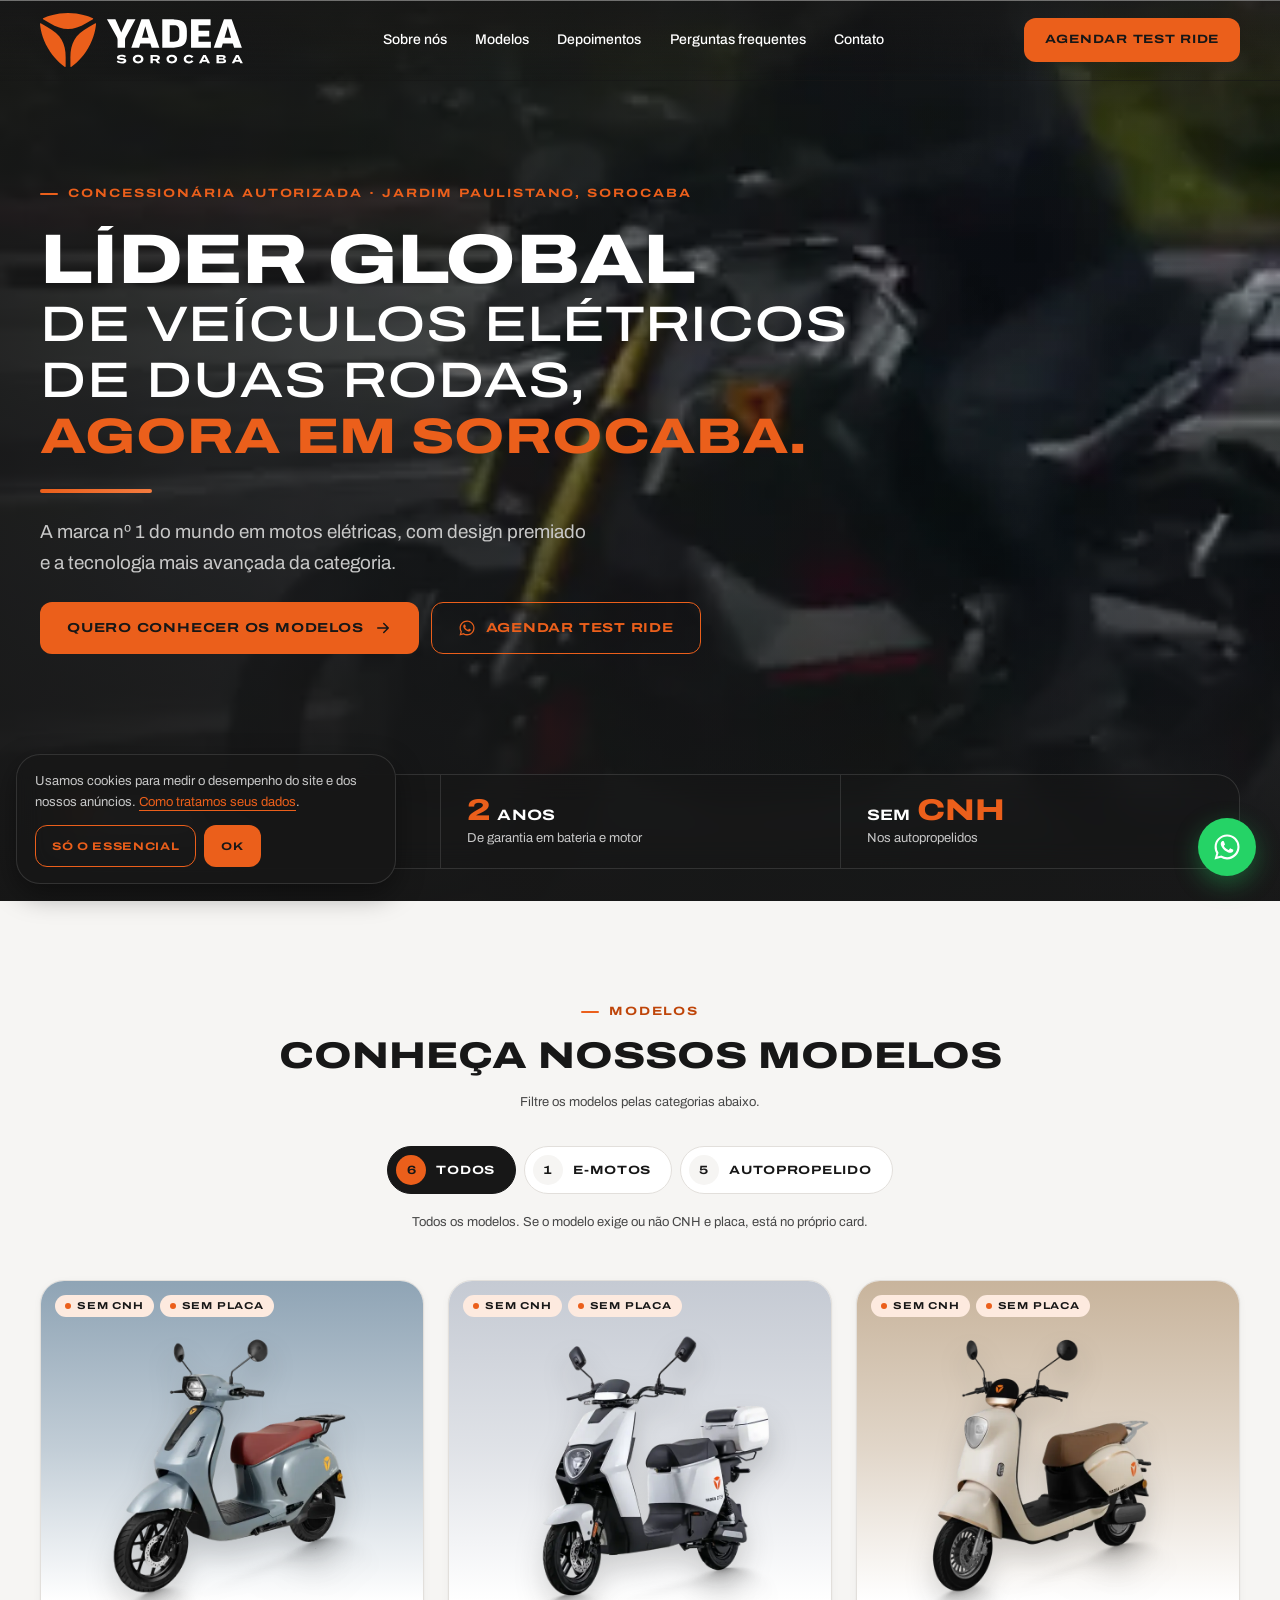
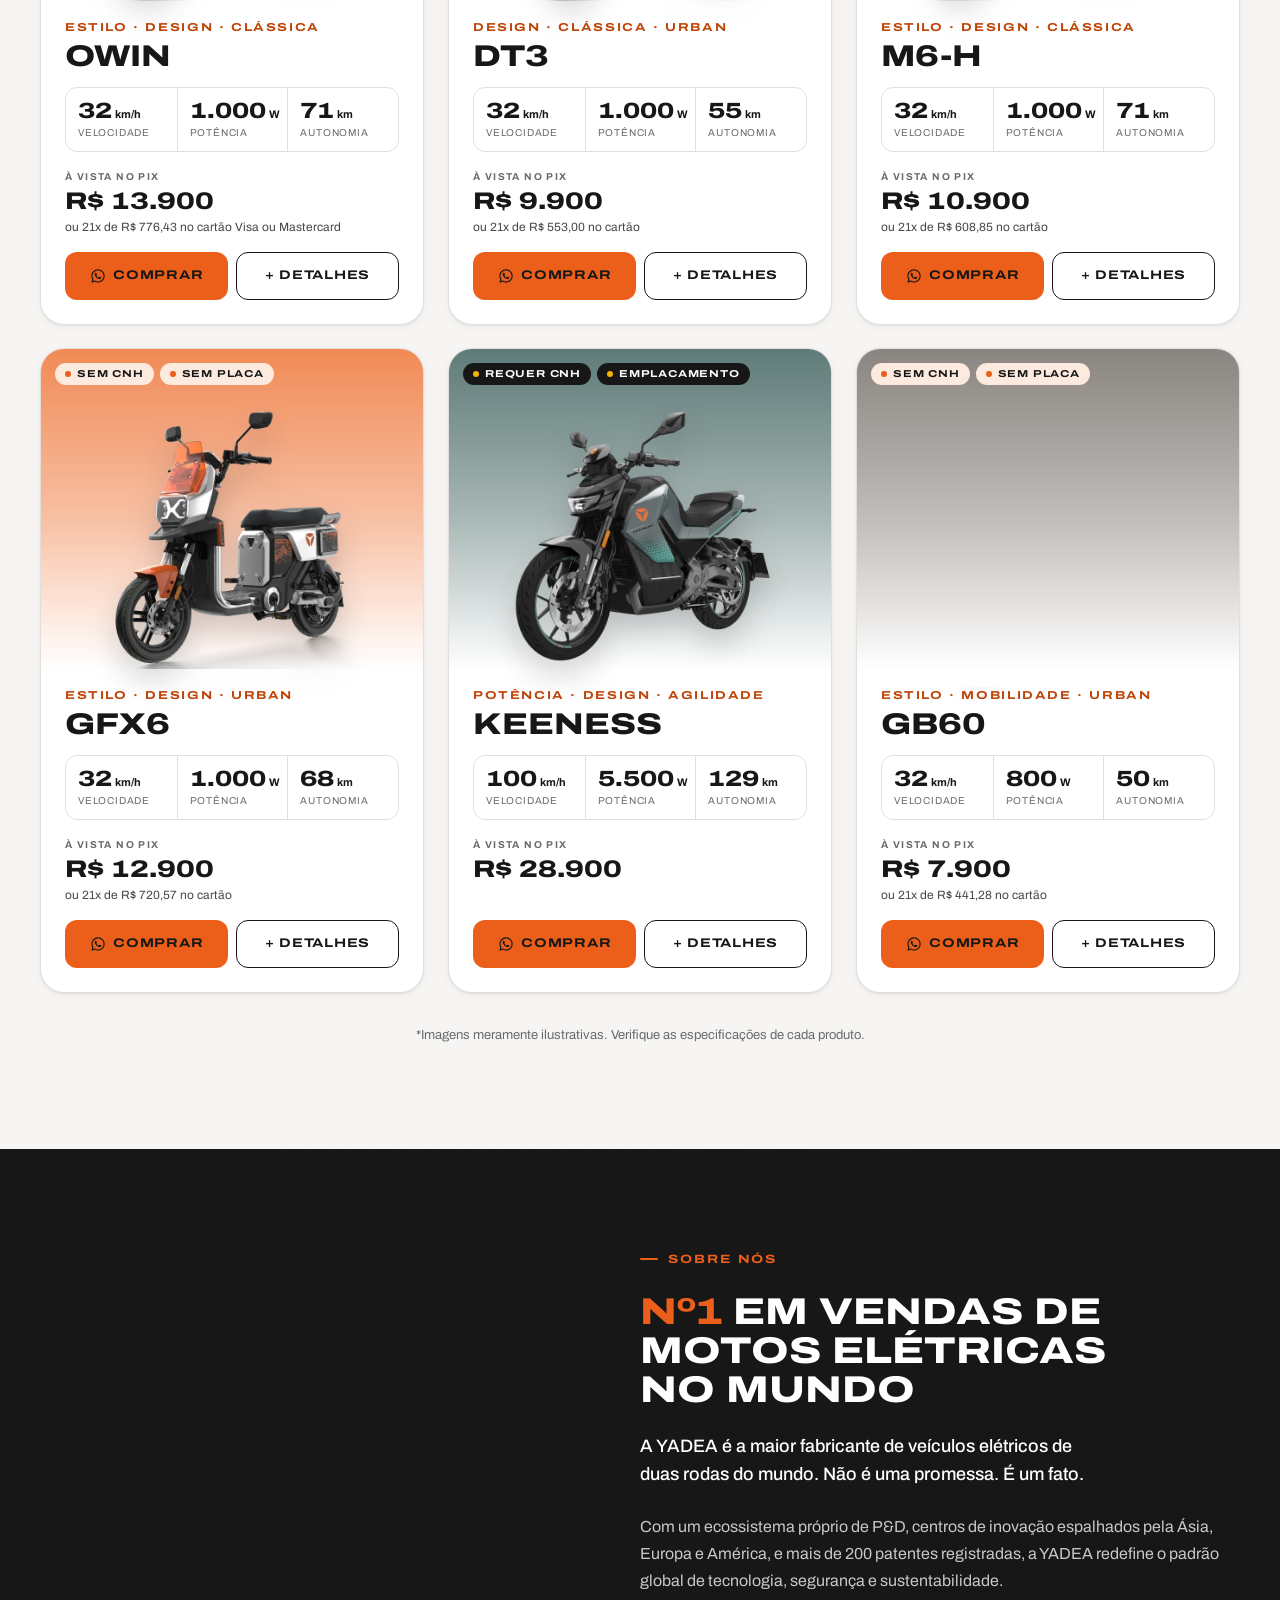
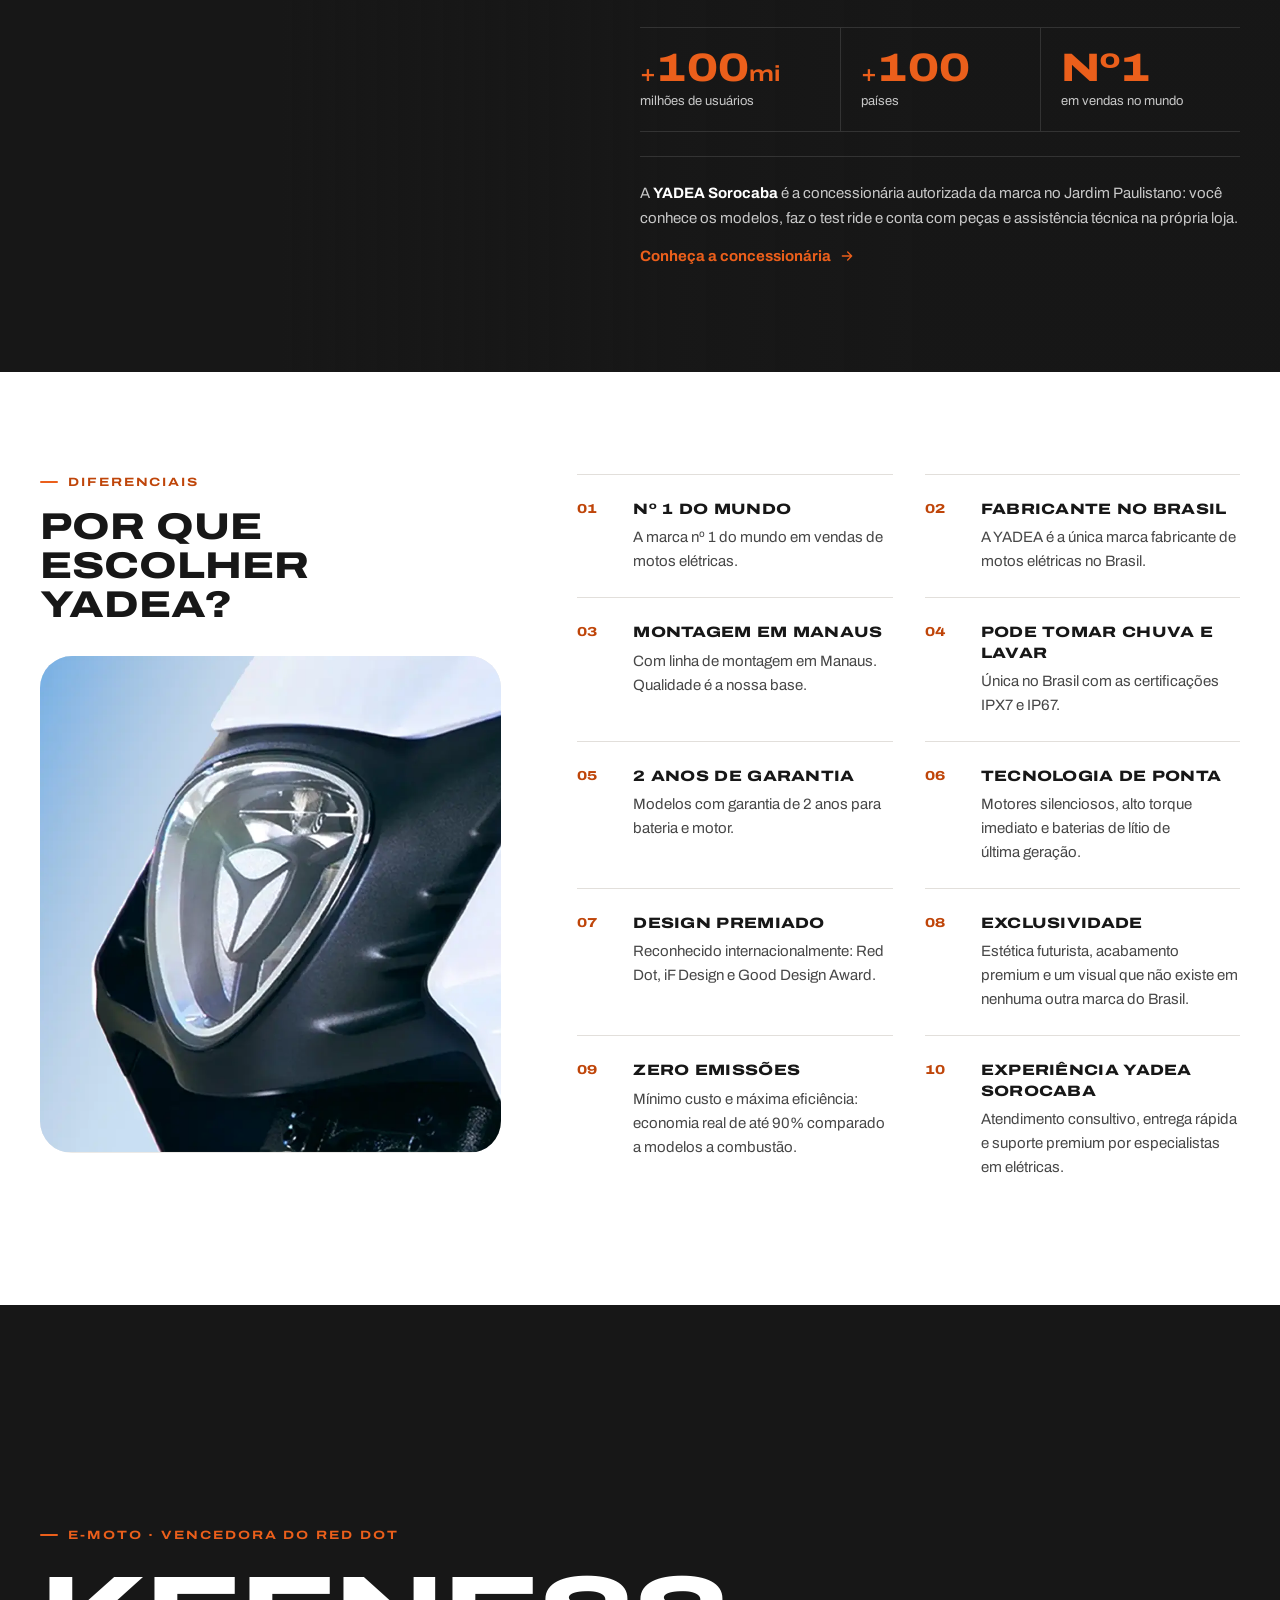
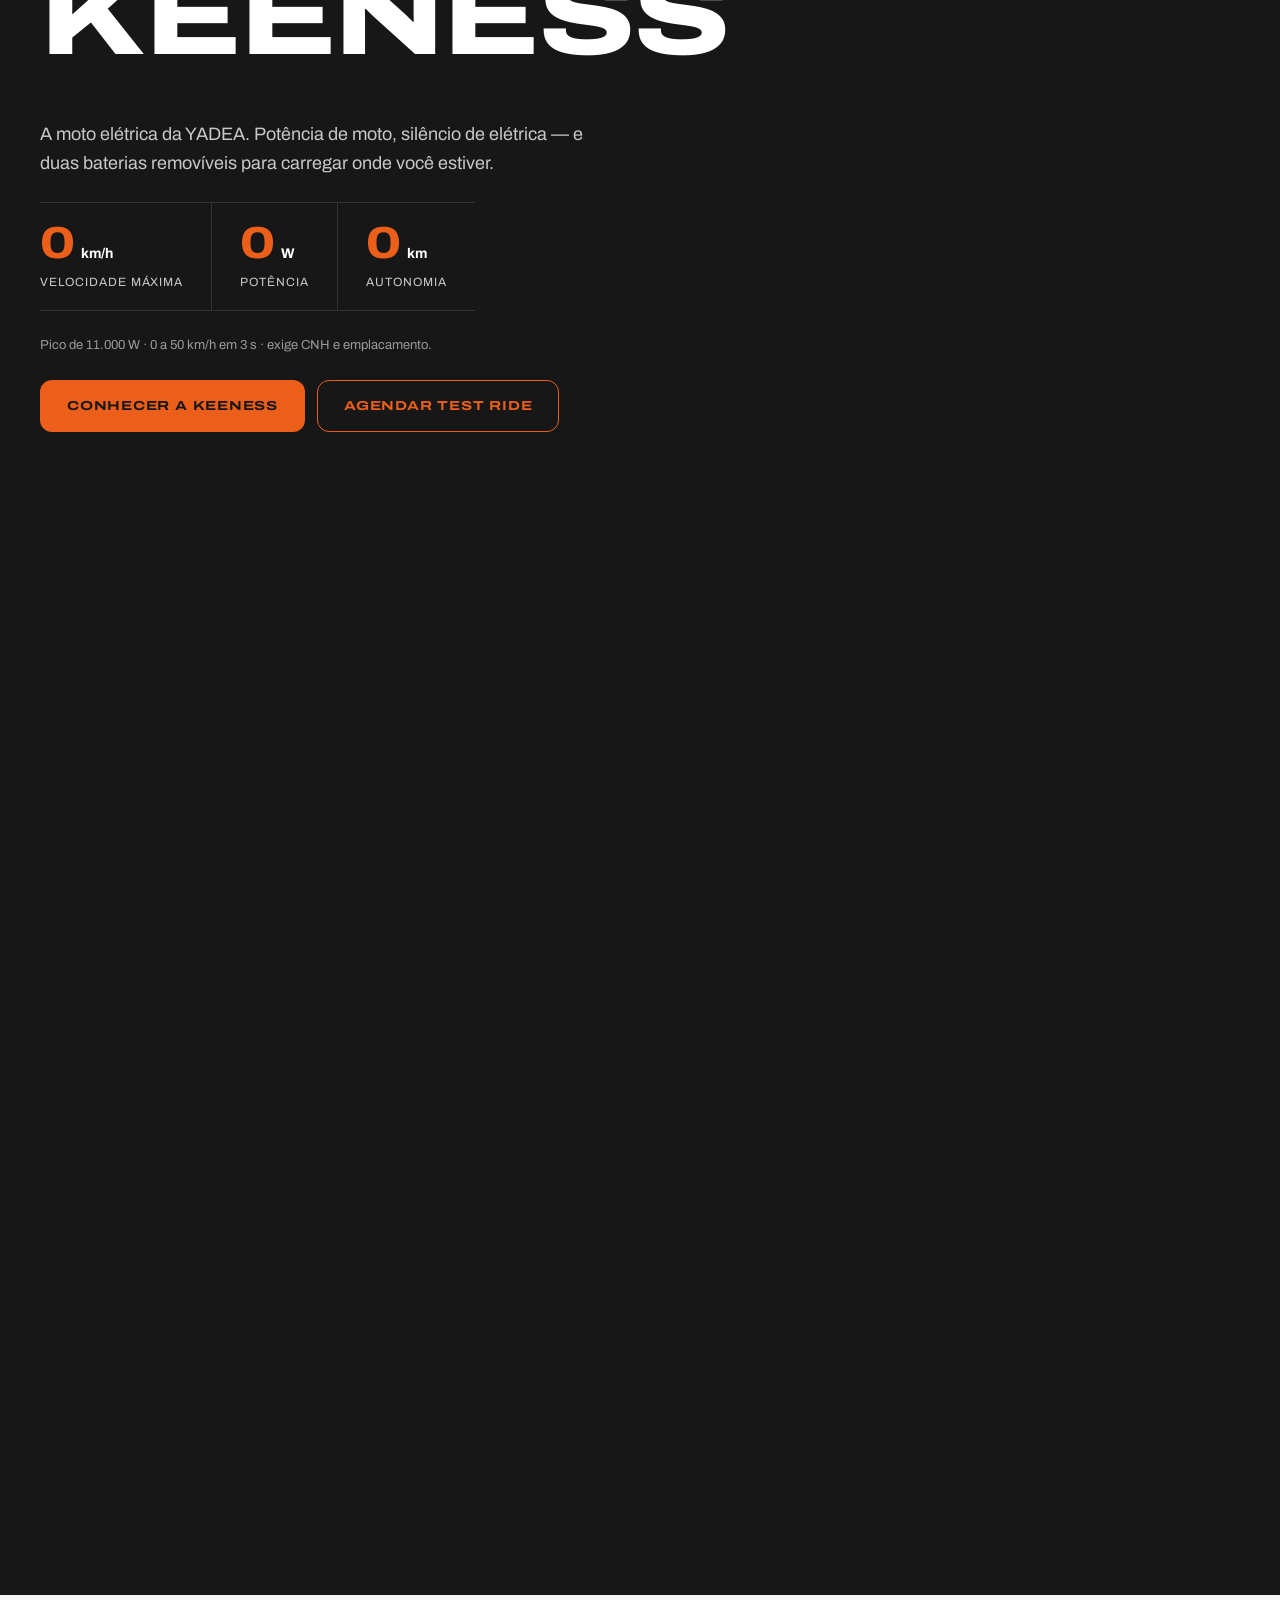
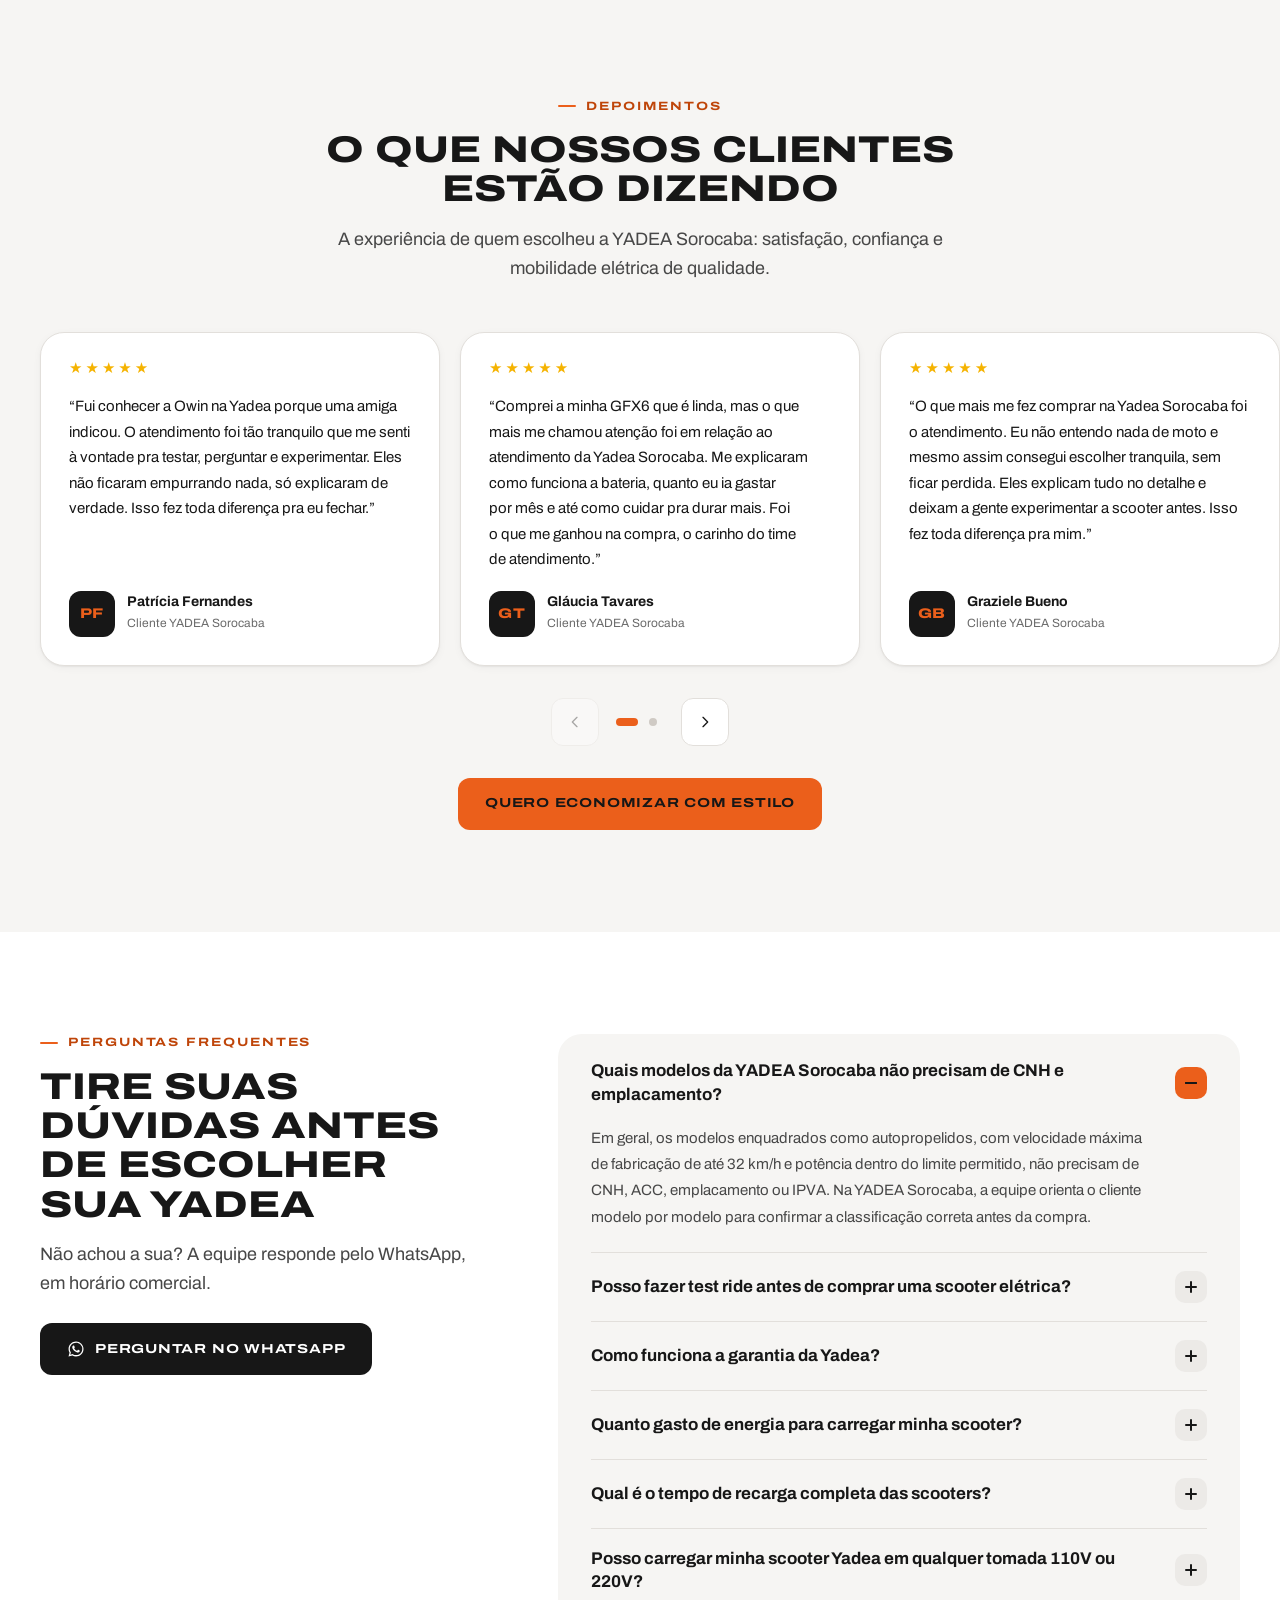
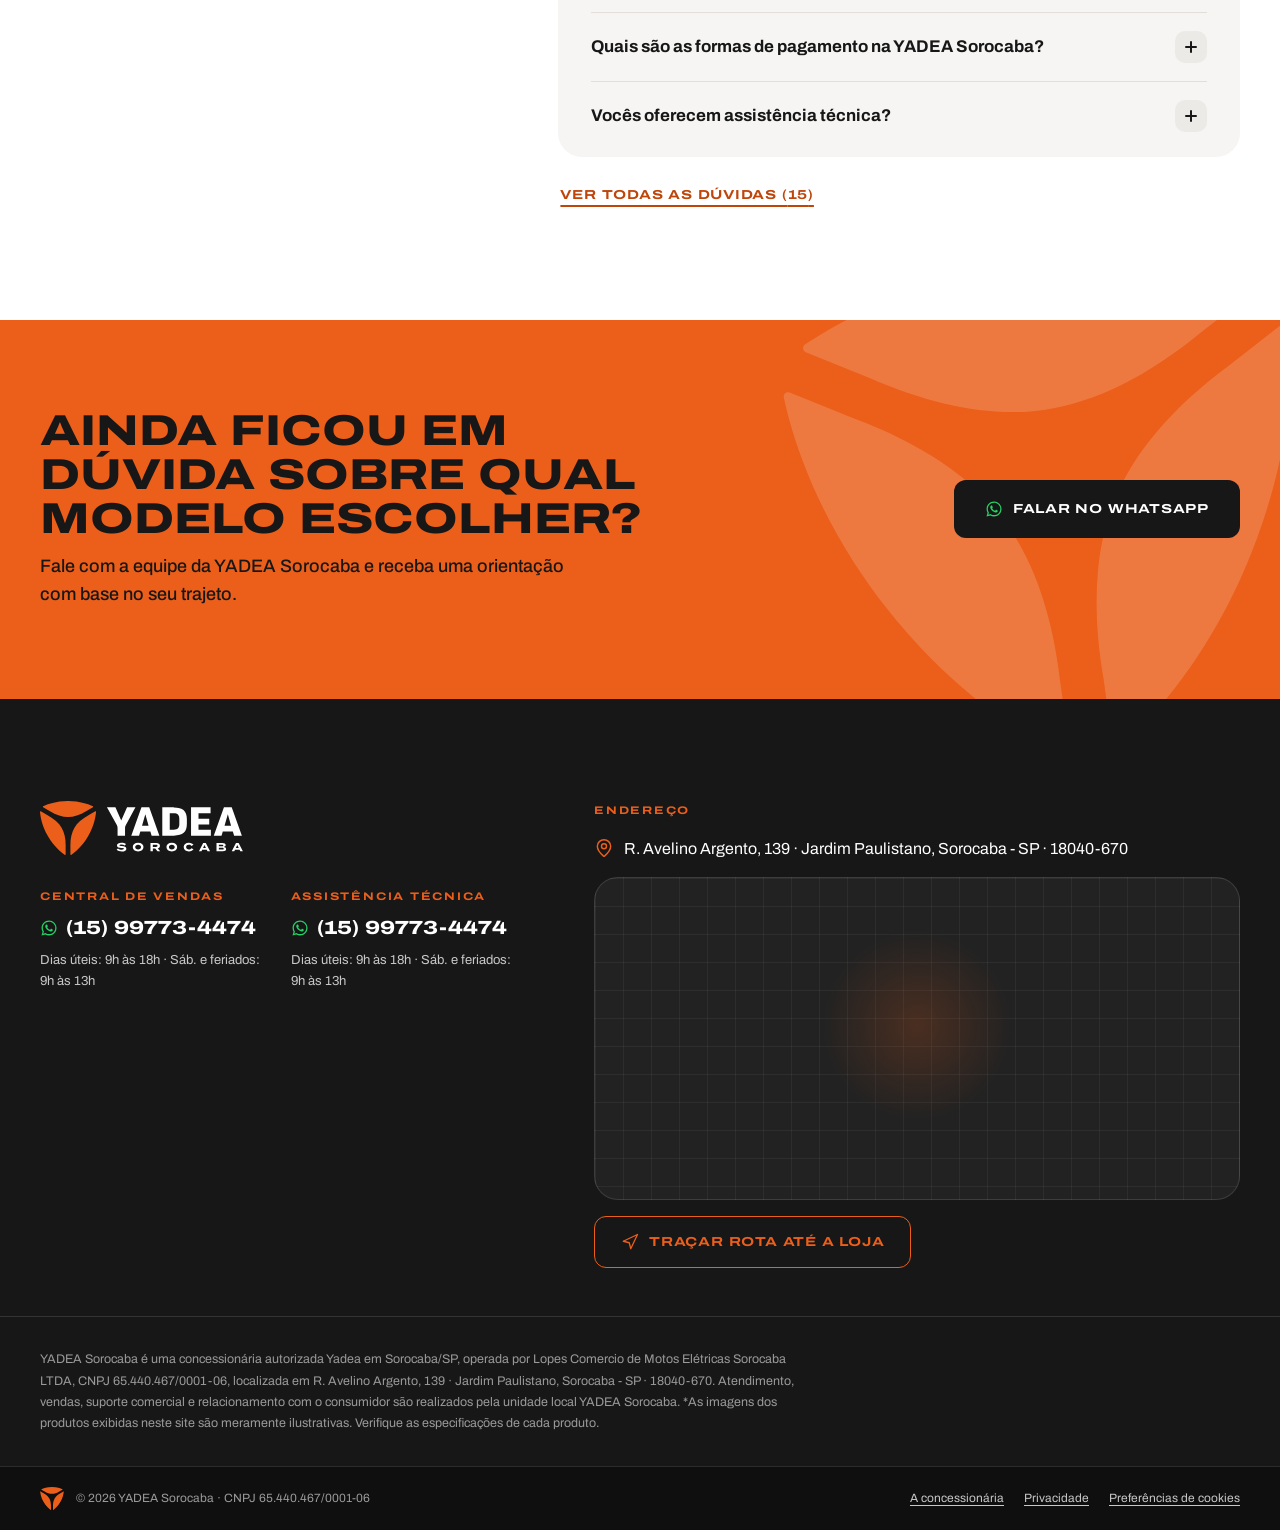
==== commit b3a4b871: "prévia: medição sem GTM (IDs fora) e FAQ de pagamento corrigido (gerado de yadea-sorocaba e4f482b) C" ====
--- a/index.html
+++ b/index.html
@@ -1,5 +1,5 @@
 <!DOCTYPE html>
-<html lang="pt-BR" data-ga4="" data-meta-pixel="" data-sem-servidor="1">
+<html lang="pt-BR" data-ga4="" data-aw="" data-aw-lead="" data-meta-pixel="" data-sem-servidor="1">
 <head>
 <meta charset="utf-8">
 <meta name="viewport" content="width=device-width, initial-scale=1, viewport-fit=cover">
@@ -44,8 +44,8 @@
 </script>
 
 <link rel="preload" href="assets/fonts/archivo-latin-var.woff2" as="font" type="font/woff2" crossorigin>
-<link rel="stylesheet" href="assets/css/yadea.css?v=1.0.11">
-<link rel="stylesheet" href="assets/css/campanha.css?v=1.0.11">
+<link rel="stylesheet" href="assets/css/yadea.css?v=1.0.13">
+<link rel="stylesheet" href="assets/css/campanha.css?v=1.0.13">
 
 <link rel="preload" as="image" href="assets/img/hero/hero-poster.webp" media="(min-width: 761px)" fetchpriority="high">
 <link rel="preload" as="image" href="assets/img/hero/hero-poster-vertical.webp" media="(max-width: 760px)" fetchpriority="high">
@@ -57,25 +57,25 @@
   })(document.documentElement);
 </script>
 
-<script src="assets/js/consent.js?v=1.0.11"></script>
-
+<script src="assets/js/consent.js?v=1.0.13"></script>
 
 <script>
   (function () {
-    var id = document.documentElement.dataset.ga4;
-    if (!id) return;
+    var d = document.documentElement.dataset;
+    var ids = [d.ga4, d.aw].filter(Boolean);
+    if (!ids.length) return;
     var s = document.createElement('script');
     s.async = true;
-    s.src = 'https://www.googletagmanager.com/gtag/js?id=' + id;
+    s.src = 'https://www.googletagmanager.com/gtag/js?id=' + ids[0];
     document.head.appendChild(s);
     gtag('js', new Date());
-    gtag('config', id, { send_page_view: false });
+    ids.forEach(function (id) { gtag('config', id, { send_page_view: false }); });
   })();
 </script>
 
 <script type="application/ld+json">{"@context":"https://schema.org","@type":"MotorcycleDealer","@id":"https://yadeasorocaba.com.br/#loja","name":"YADEA Sorocaba","legalName":"Lopes Comercio de Motos Elétricas Sorocaba LTDA","taxID":"65.440.467/0001-06","description":"Concessionária autorizada YADEA no Jardim Paulistano, em Sorocaba: scooters elétricas sem CNH, a moto elétrica Keeness, test ride, assistência técnica e WhatsApp.","url":"https://yadeasorocaba.com.br/","image":"https://yadeasorocaba.com.br/assets/img/social/yadea-sorocaba-compartilhamento.jpg","logo":"https://yadeasorocaba.com.br/assets/img/brand/logo-sorocaba-positivo.svg","telephone":"+55 15 99773-4474","brand":{"@type":"Brand","name":"YADEA"},"areaServed":{"@type":"City","name":"Sorocaba"},"address":{"@type":"PostalAddress","streetAddress":"R. Avelino Argento, 139","addressLocality":"Sorocaba","addressRegion":"SP","postalCode":"18040-670","addressCountry":"BR"},"hasMap":"https://www.google.com/maps/search/?api=1&query=YADEA%20Sorocaba%2C%20R.%20Avelino%20Argento%2C%20139%2C%20Jardim%20Paulistano%2C%20Sorocaba%20-%20SP%2C%2018040-670","openingHoursSpecification":[{"@type":"OpeningHoursSpecification","dayOfWeek":["Monday","Tuesday","Wednesday","Thursday","Friday"],"opens":"09:00","closes":"18:00"},{"@type":"OpeningHoursSpecification","dayOfWeek":["Saturday"],"opens":"09:00","closes":"13:00"}],"contactPoint":[{"@type":"ContactPoint","telephone":"+5515997734474","contactType":"sales","areaServed":"BR","availableLanguage":"Portuguese"},{"@type":"ContactPoint","telephone":"+5515997734474","contactType":"technical support","areaServed":"BR","availableLanguage":"Portuguese"}]}</script>
 <script type="application/ld+json">{"@context":"https://schema.org","@type":"WebSite","@id":"https://yadeasorocaba.com.br/#site","name":"YADEA Sorocaba","alternateName":"YADEA Sorocaba","url":"https://yadeasorocaba.com.br/","inLanguage":"pt-BR","publisher":{"@id":"https://yadeasorocaba.com.br/#loja"}}</script>
-<script type="application/ld+json">{"@context":"https://schema.org","@type":"FAQPage","mainEntity":[{"@type":"Question","name":"Quais modelos da YADEA Sorocaba não precisam de CNH e emplacamento?","acceptedAnswer":{"@type":"Answer","text":"Em geral, os modelos enquadrados como autopropelidos, com velocidade máxima de fabricação de até 32 km/h e potência dentro do limite permitido, não precisam de CNH, ACC, emplacamento ou IPVA. Na YADEA Sorocaba, a equipe orienta o cliente modelo por modelo para confirmar a classificação correta antes da compra."}},{"@type":"Question","name":"Posso fazer test ride antes de comprar uma scooter elétrica?","acceptedAnswer":{"@type":"Answer","text":"Sim. O test ride é uma das melhores formas de escolher o modelo certo, principalmente para quem nunca usou uma scooter elétrica. Durante o teste, você consegue avaliar conforto, altura do banco, aceleração, estabilidade, frenagem, peso, ergonomia e sensação de segurança no uso real."}},{"@type":"Question","name":"Como funciona a garantia da Yadea?","acceptedAnswer":{"@type":"Answer","text":"A Yadea oferece uma garantia completa para a sua tranquilidade: são 2 anos de garantia para a bateria, 2 anos de garantia para o motor e 1 ano de garantia para os componentes elétricos."}},{"@type":"Question","name":"Quanto gasto de energia para carregar minha scooter?","acceptedAnswer":{"@type":"Answer","text":"O custo médio de uma recarga completa fica entre R$ 0,80 e R$ 2,00, dependendo do modelo e da tarifa de energia da sua região. É muito mais econômico do que gasolina."}},{"@type":"Question","name":"Qual é o tempo de recarga completa das scooters?","acceptedAnswer":{"@type":"Answer","text":"Depende do modelo, mas em média: autopropelidos, de 5 a 6 horas; scooters de maior potência, de 6 a 8 horas."}},{"@type":"Question","name":"Posso carregar minha scooter Yadea em qualquer tomada 110V ou 220V?","acceptedAnswer":{"@type":"Answer","text":"Sim. Os carregadores da Yadea são bivolt automáticos, compatíveis com 110V e 220V."}},{"@type":"Question","name":"Quais são as formas de pagamento na YADEA Sorocaba?","acceptedAnswer":{"@type":"Answer","text":"Oferecemos Pix, cartão de crédito (parcelamento sem juros em algumas opções), financiamento, carteira digital e consórcio (para modelos que exigem documentação)."}},{"@type":"Question","name":"Vocês oferecem assistência técnica?","acceptedAnswer":{"@type":"Answer","text":"Sim! A YADEA Sorocaba conta com assistência técnica autorizada na própria loja, com equipe especializada e treinada pela marca para realizar manutenção e suporte em scooters elétricas Yadea, garantindo segurança, qualidade e tranquilidade no pós-venda."}},{"@type":"Question","name":"Como escolher entre GB60, M6-H, Owin, DT3, GFX6 e Keeness?","acceptedAnswer":{"@type":"Answer","text":"Se sua prioridade é praticidade urbana, economia e deslocamento diário, modelos como GB60, M6-H, Owin, DT3 e GFX6 podem ser boas opções dentro da proposta de mobilidade elétrica urbana. Se você busca mais performance, maior velocidade e uma experiência mais próxima de uma moto elétrica robusta, a Keeness pode fazer mais sentido. A melhor escolha é comparar autonomia, potência, conforto, necessidade de documentação e tipo de trajeto."}},{"@type":"Question","name":"A Yadea possui modelos homologados no Brasil?","acceptedAnswer":{"@type":"Answer","text":"Sim. Os modelos que ultrapassam os limites de autopropelidos passam por homologação completa no Inmetro e Denatran, atendendo às normas nacionais de segurança. O cliente recebe o documento necessário para realizar o primeiro emplacamento."}},{"@type":"Question","name":"Scooter elétrica aguenta subida em Sorocaba?","acceptedAnswer":{"@type":"Answer","text":"Sim, mas o desempenho em subida depende da potência do motor, do peso do condutor, da inclinação da via e da carga da bateria. Para regiões com ladeiras ou trajetos mais exigentes, é recomendável escolher um modelo com mais torque e testar a scooter em um test ride antes de fechar a compra."}},{"@type":"Question","name":"As scooters Yadea são resistentes à chuva?","acceptedAnswer":{"@type":"Answer","text":"Sim. Os modelos possuem proteção IP (varia por modelo), permitindo uso em chuva leve. Recomenda-se evitar alagamentos ou chuva extrema."}},{"@type":"Question","name":"A bateria de lítio da scooter elétrica é removível?","acceptedAnswer":{"@type":"Answer","text":"Alguns modelos contam com bateria removível, o que facilita a recarga em casa, no apartamento ou no trabalho. Isso é especialmente útil para quem não tem tomada na garagem. Antes de escolher o modelo, confirme com a YADEA Sorocaba se a versão desejada possui bateria removível e qual é o procedimento correto de retirada, transporte e carregamento."}},{"@type":"Question","name":"Scooter elétrica pode andar na rua, ciclovia ou calçada?","acceptedAnswer":{"@type":"Answer","text":"A circulação depende do tipo de veículo e das regras locais da via. Bicicletas elétricas e autopropelidos costumam seguir regras semelhantes às das bicicletas, respeitando ciclovias, ciclofaixas e limites de velocidade. Em áreas de pedestres, a circulação só deve ocorrer quando permitida pelo órgão responsável e em baixa velocidade. Ciclomotores, por outro lado, não devem circular em calçadas ou ciclovias."}},{"@type":"Question","name":"Onde comprar scooter elétrica Yadea em Sorocaba?","acceptedAnswer":{"@type":"Answer","text":"A YADEA Sorocaba atende na R. Avelino Argento, 139, Jardim Paulistano, em Sorocaba/SP. Na unidade, você pode conhecer os modelos, tirar dúvidas sobre legislação, autonomia e manutenção, além de agendar um test ride para experimentar a scooter antes de comprar."}}]}</script>
+<script type="application/ld+json">{"@context":"https://schema.org","@type":"FAQPage","mainEntity":[{"@type":"Question","name":"Quais modelos da YADEA Sorocaba não precisam de CNH e emplacamento?","acceptedAnswer":{"@type":"Answer","text":"Em geral, os modelos enquadrados como autopropelidos, com velocidade máxima de fabricação de até 32 km/h e potência dentro do limite permitido, não precisam de CNH, ACC, emplacamento ou IPVA. Na YADEA Sorocaba, a equipe orienta o cliente modelo por modelo para confirmar a classificação correta antes da compra."}},{"@type":"Question","name":"Posso fazer test ride antes de comprar uma scooter elétrica?","acceptedAnswer":{"@type":"Answer","text":"Sim. O test ride é uma das melhores formas de escolher o modelo certo, principalmente para quem nunca usou uma scooter elétrica. Durante o teste, você consegue avaliar conforto, altura do banco, aceleração, estabilidade, frenagem, peso, ergonomia e sensação de segurança no uso real."}},{"@type":"Question","name":"Como funciona a garantia da Yadea?","acceptedAnswer":{"@type":"Answer","text":"A Yadea oferece uma garantia completa para a sua tranquilidade: são 2 anos de garantia para a bateria, 2 anos de garantia para o motor e 1 ano de garantia para os componentes elétricos."}},{"@type":"Question","name":"Quanto gasto de energia para carregar minha scooter?","acceptedAnswer":{"@type":"Answer","text":"O custo médio de uma recarga completa fica entre R$ 0,80 e R$ 2,00, dependendo do modelo e da tarifa de energia da sua região. É muito mais econômico do que gasolina."}},{"@type":"Question","name":"Qual é o tempo de recarga completa das scooters?","acceptedAnswer":{"@type":"Answer","text":"Depende do modelo, mas em média: autopropelidos, de 5 a 6 horas; scooters de maior potência, de 6 a 8 horas."}},{"@type":"Question","name":"Posso carregar minha scooter Yadea em qualquer tomada 110V ou 220V?","acceptedAnswer":{"@type":"Answer","text":"Sim. Os carregadores da Yadea são bivolt automáticos, compatíveis com 110V e 220V."}},{"@type":"Question","name":"Quais são as formas de pagamento na YADEA Sorocaba?","acceptedAnswer":{"@type":"Answer","text":"Pix, parcelamento no cartão de crédito e financiamento."}},{"@type":"Question","name":"Vocês oferecem assistência técnica?","acceptedAnswer":{"@type":"Answer","text":"Sim! A YADEA Sorocaba conta com assistência técnica autorizada na própria loja, com equipe especializada e treinada pela marca para realizar manutenção e suporte em scooters elétricas Yadea, garantindo segurança, qualidade e tranquilidade no pós-venda."}},{"@type":"Question","name":"Como escolher entre GB60, M6-H, Owin, DT3, GFX6 e Keeness?","acceptedAnswer":{"@type":"Answer","text":"Se sua prioridade é praticidade urbana, economia e deslocamento diário, modelos como GB60, M6-H, Owin, DT3 e GFX6 podem ser boas opções dentro da proposta de mobilidade elétrica urbana. Se você busca mais performance, maior velocidade e uma experiência mais próxima de uma moto elétrica robusta, a Keeness pode fazer mais sentido. A melhor escolha é comparar autonomia, potência, conforto, necessidade de documentação e tipo de trajeto."}},{"@type":"Question","name":"A Yadea possui modelos homologados no Brasil?","acceptedAnswer":{"@type":"Answer","text":"Sim. Os modelos que ultrapassam os limites de autopropelidos passam por homologação completa no Inmetro e Denatran, atendendo às normas nacionais de segurança. O cliente recebe o documento necessário para realizar o primeiro emplacamento."}},{"@type":"Question","name":"Scooter elétrica aguenta subida em Sorocaba?","acceptedAnswer":{"@type":"Answer","text":"Sim, mas o desempenho em subida depende da potência do motor, do peso do condutor, da inclinação da via e da carga da bateria. Para regiões com ladeiras ou trajetos mais exigentes, é recomendável escolher um modelo com mais torque e testar a scooter em um test ride antes de fechar a compra."}},{"@type":"Question","name":"As scooters Yadea são resistentes à chuva?","acceptedAnswer":{"@type":"Answer","text":"Sim. Os modelos possuem proteção IP (varia por modelo), permitindo uso em chuva leve. Recomenda-se evitar alagamentos ou chuva extrema."}},{"@type":"Question","name":"A bateria de lítio da scooter elétrica é removível?","acceptedAnswer":{"@type":"Answer","text":"Alguns modelos contam com bateria removível, o que facilita a recarga em casa, no apartamento ou no trabalho. Isso é especialmente útil para quem não tem tomada na garagem. Antes de escolher o modelo, confirme com a YADEA Sorocaba se a versão desejada possui bateria removível e qual é o procedimento correto de retirada, transporte e carregamento."}},{"@type":"Question","name":"Scooter elétrica pode andar na rua, ciclovia ou calçada?","acceptedAnswer":{"@type":"Answer","text":"A circulação depende do tipo de veículo e das regras locais da via. Bicicletas elétricas e autopropelidos costumam seguir regras semelhantes às das bicicletas, respeitando ciclovias, ciclofaixas e limites de velocidade. Em áreas de pedestres, a circulação só deve ocorrer quando permitida pelo órgão responsável e em baixa velocidade. Ciclomotores, por outro lado, não devem circular em calçadas ou ciclovias."}},{"@type":"Question","name":"Onde comprar scooter elétrica Yadea em Sorocaba?","acceptedAnswer":{"@type":"Answer","text":"A YADEA Sorocaba atende na R. Avelino Argento, 139, Jardim Paulistano, em Sorocaba/SP. Na unidade, você pode conhecer os modelos, tirar dúvidas sobre legislação, autonomia e manutenção, além de agendar um test ride para experimentar a scooter antes de comprar."}}]}</script>
 <script type="application/ld+json">{"@context":"https://schema.org","@type":"ItemList","name":"Modelos YADEA Sorocaba","itemListElement":[{"@type":"ListItem","position":1,"url":"https://yadeasorocaba.com.br/modelos-de-motos/owin/","name":"YADEA Owin"},{"@type":"ListItem","position":2,"url":"https://yadeasorocaba.com.br/modelos-de-motos/dt3/","name":"YADEA DT3"},{"@type":"ListItem","position":3,"url":"https://yadeasorocaba.com.br/modelos-de-motos/m6-h/","name":"YADEA M6-H"},{"@type":"ListItem","position":4,"url":"https://yadeasorocaba.com.br/modelos-de-motos/gfx6/","name":"YADEA GFX6"},{"@type":"ListItem","position":5,"url":"https://yadeasorocaba.com.br/modelos-de-motos/keeness/","name":"YADEA Keeness"},{"@type":"ListItem","position":6,"url":"https://yadeasorocaba.com.br/modelos-de-motos/gb60/","name":"YADEA GB60"}]}</script>
 </head>
 <body>
@@ -895,7 +895,7 @@
           </button>
         </h3>
         <div class="faq__resposta" id="faq-r6" role="region" aria-labelledby="faq-q6">
-          <div><p>Oferecemos Pix, cartão de crédito (parcelamento sem juros em algumas opções), financiamento, carteira digital e consórcio (para modelos que exigem documentação).</p></div>
+          <div><p>Pix, parcelamento no cartão de crédito e financiamento.</p></div>
         </div>
       </div>
     
@@ -1206,16 +1206,16 @@
   <p class="lightbox__contador" id="lightbox-contador" aria-live="polite"></p>
 </div>
 
-<script src="assets/js/tracking.js?v=1.0.11"></script>
-<script src="assets/js/config.js?v=1.0.11"></script>
-<script src="assets/js/galerias.js?v=1.0.11"></script>
-<script src="assets/js/catalogo.js?v=1.0.11"></script>
-<script src="assets/js/render.js?v=1.0.11"></script>
-<script src="assets/js/app.js?v=1.0.11"></script>
+<script src="assets/js/tracking.js?v=1.0.13"></script>
+<script src="assets/js/config.js?v=1.0.13"></script>
+<script src="assets/js/galerias.js?v=1.0.13"></script>
+<script src="assets/js/catalogo.js?v=1.0.13"></script>
+<script src="assets/js/render.js?v=1.0.13"></script>
+<script src="assets/js/app.js?v=1.0.13"></script>
 
 <script src="assets/vendor/gsap.min.js" defer></script>
 <script src="assets/vendor/ScrollTrigger.min.js" defer></script>
 <script src="assets/vendor/lenis.min.js" defer></script>
-<script src="assets/js/motion.js?v=1.0.11" defer></script>
+<script src="assets/js/motion.js?v=1.0.13" defer></script>
 </body>
 </html>
